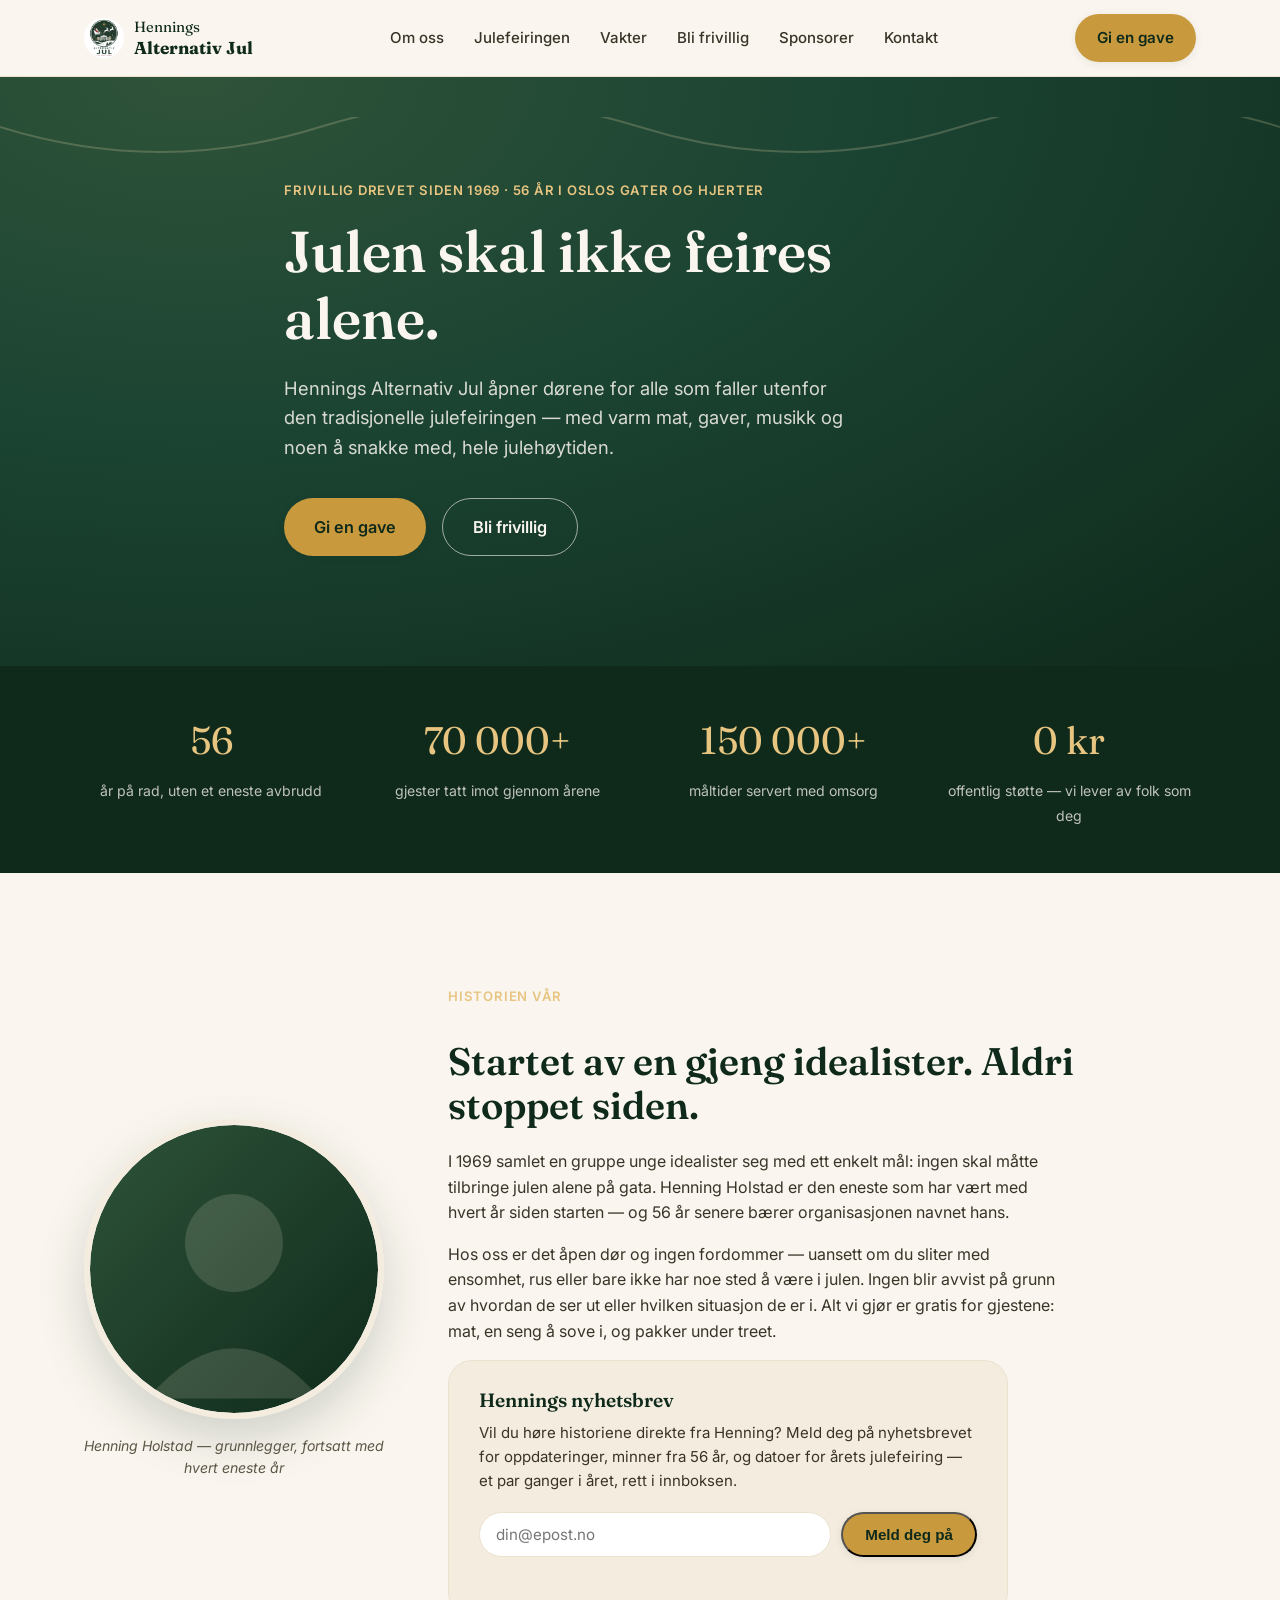
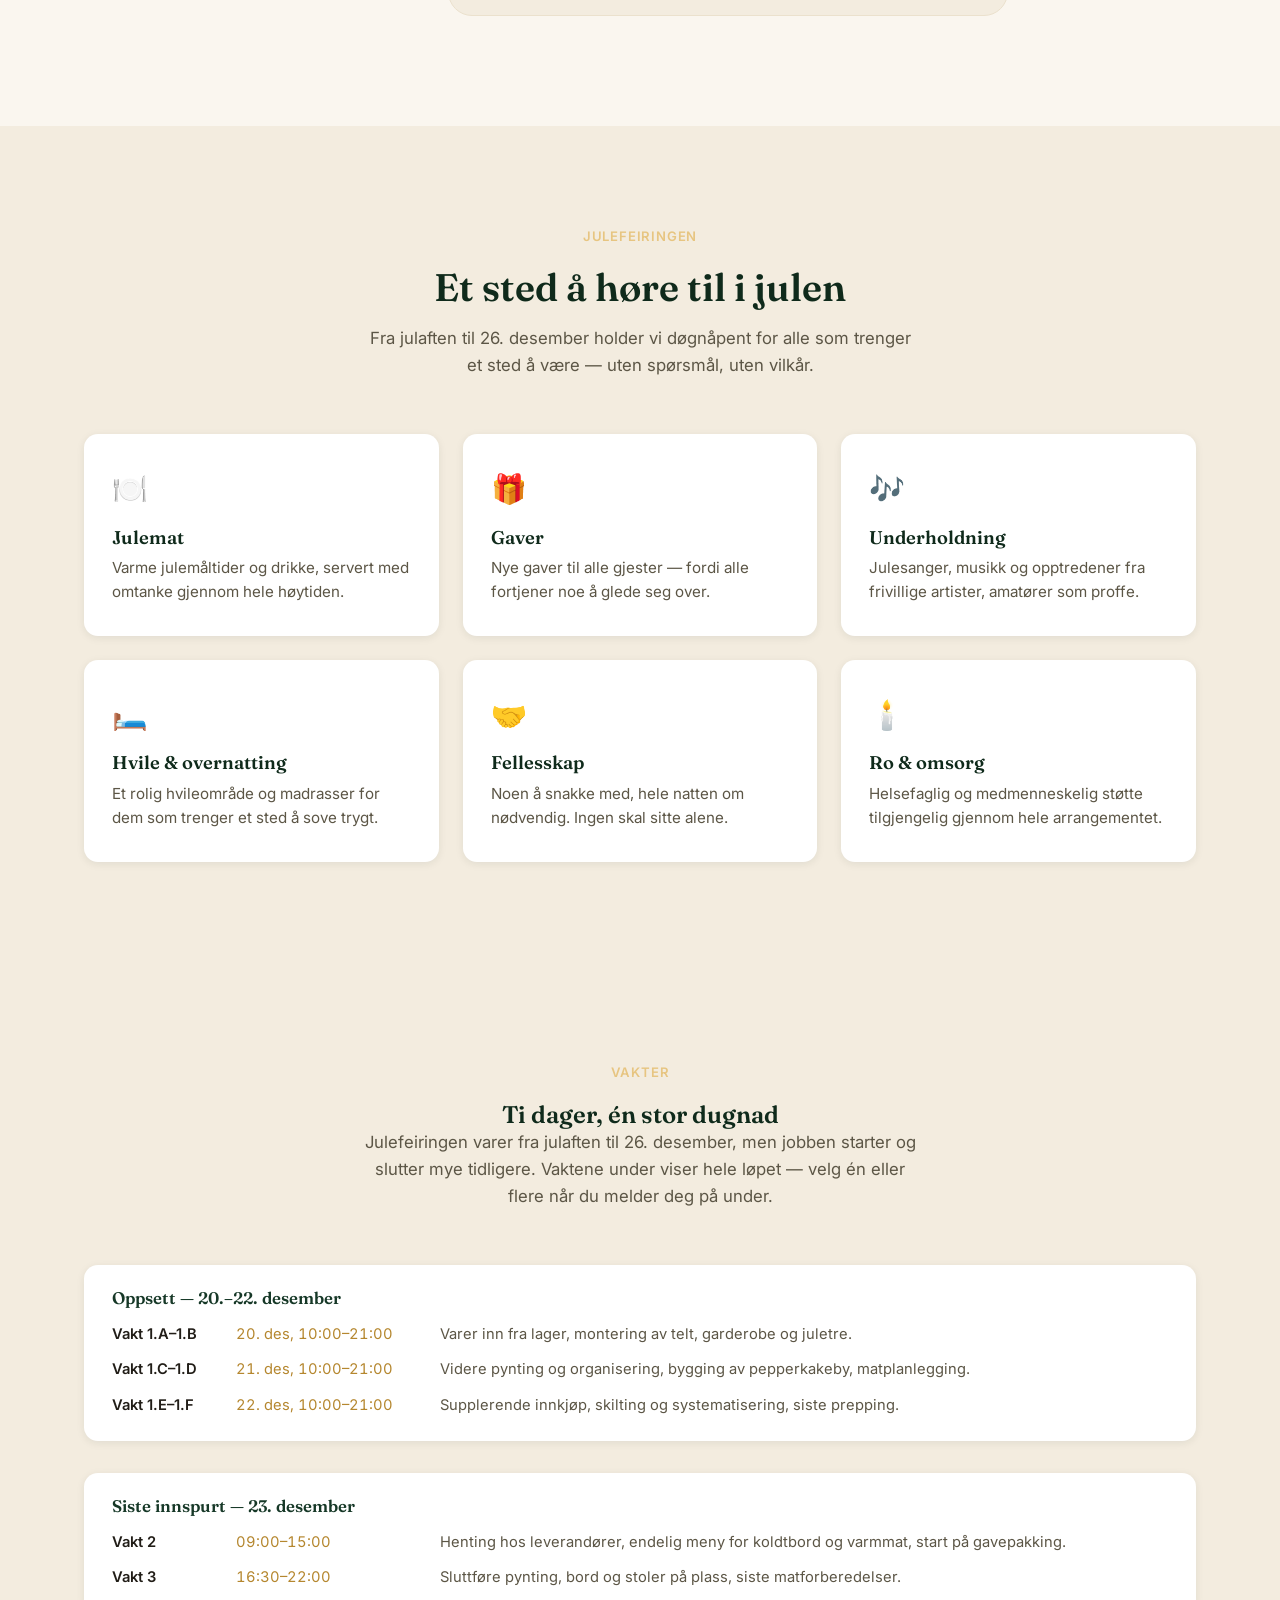
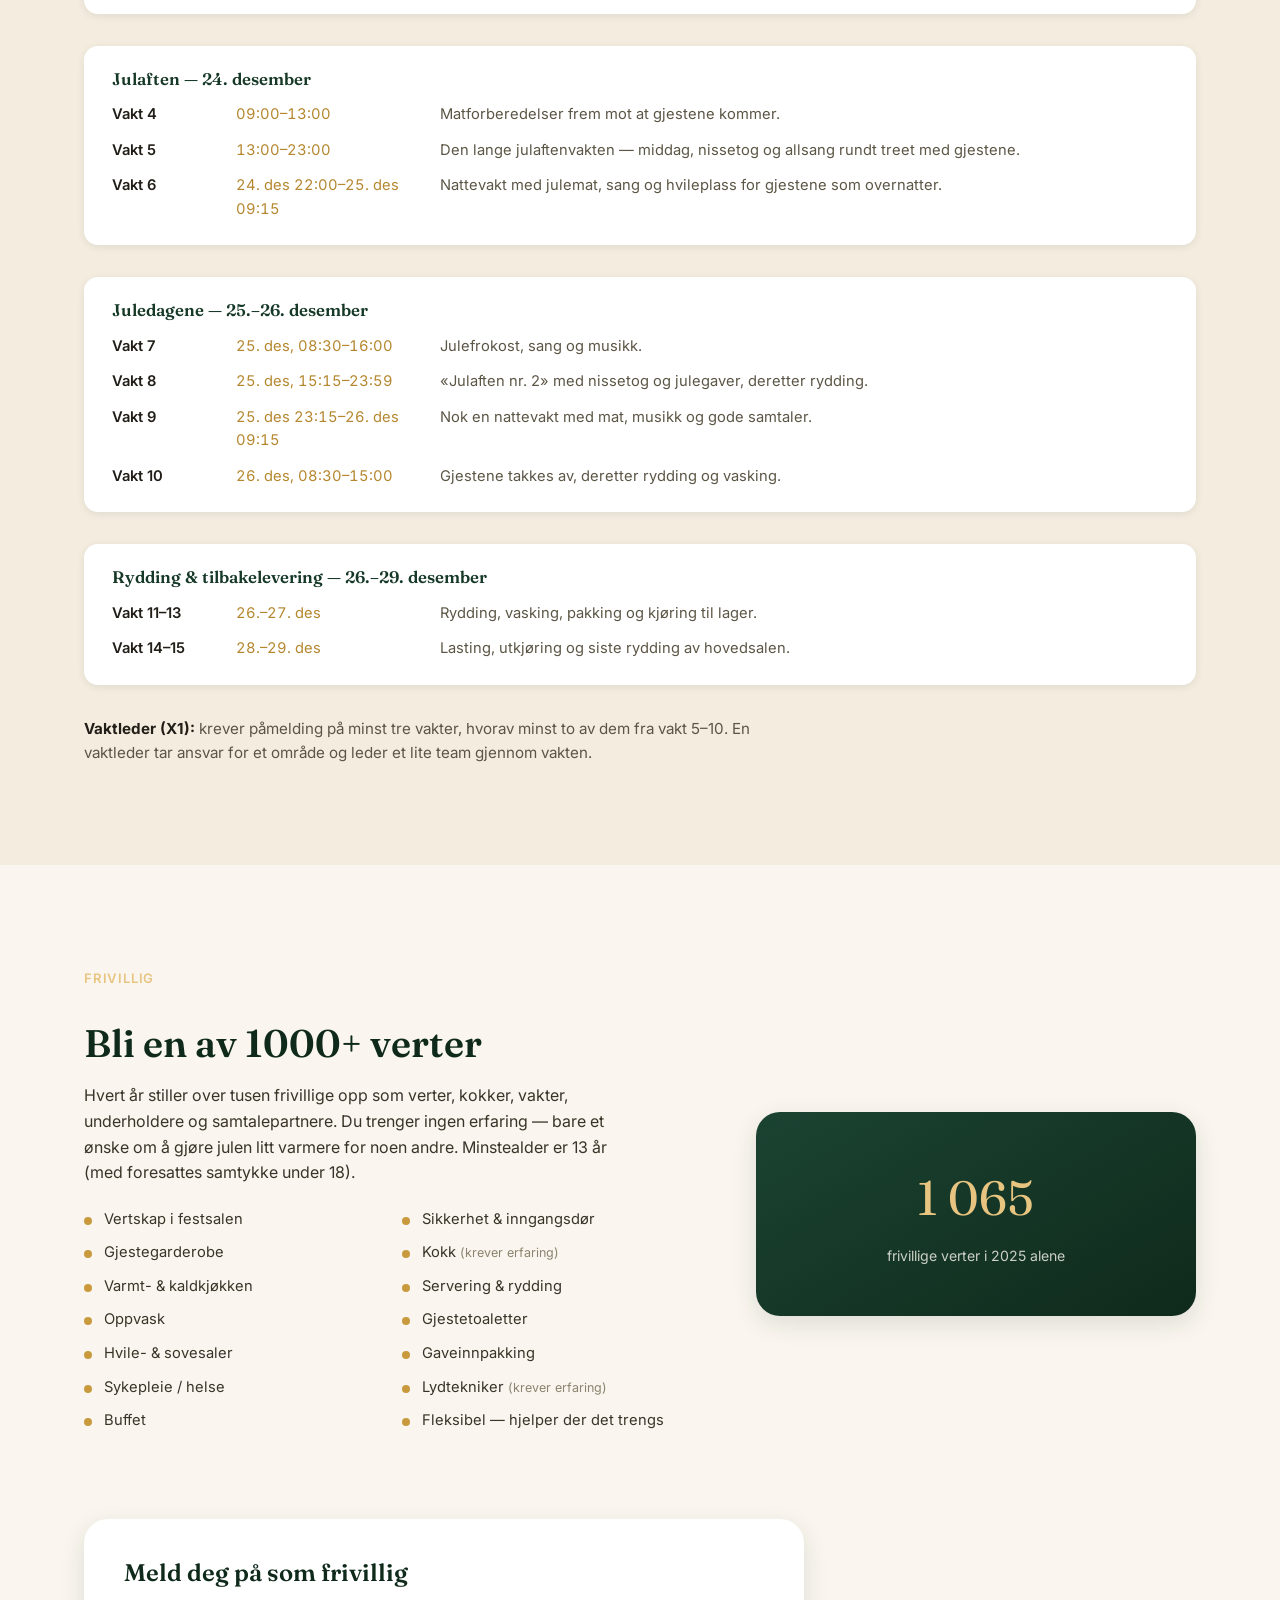
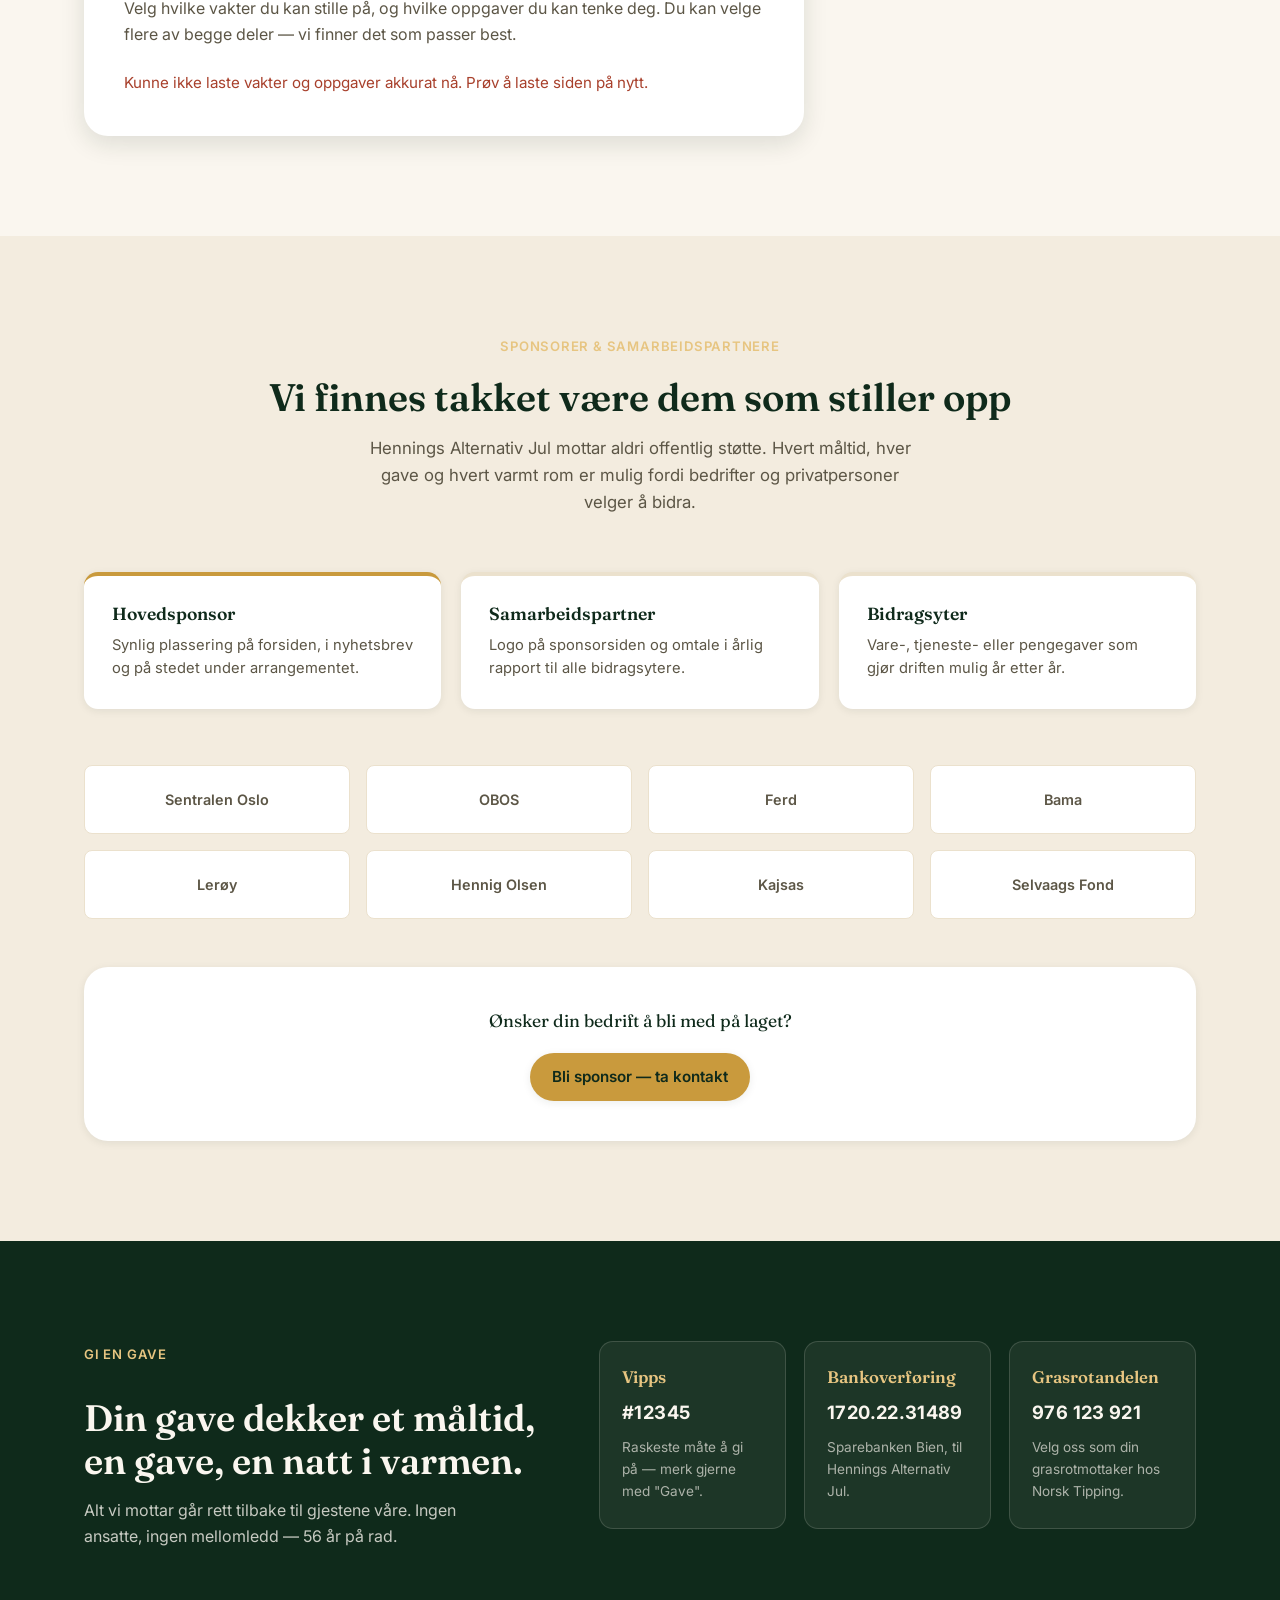
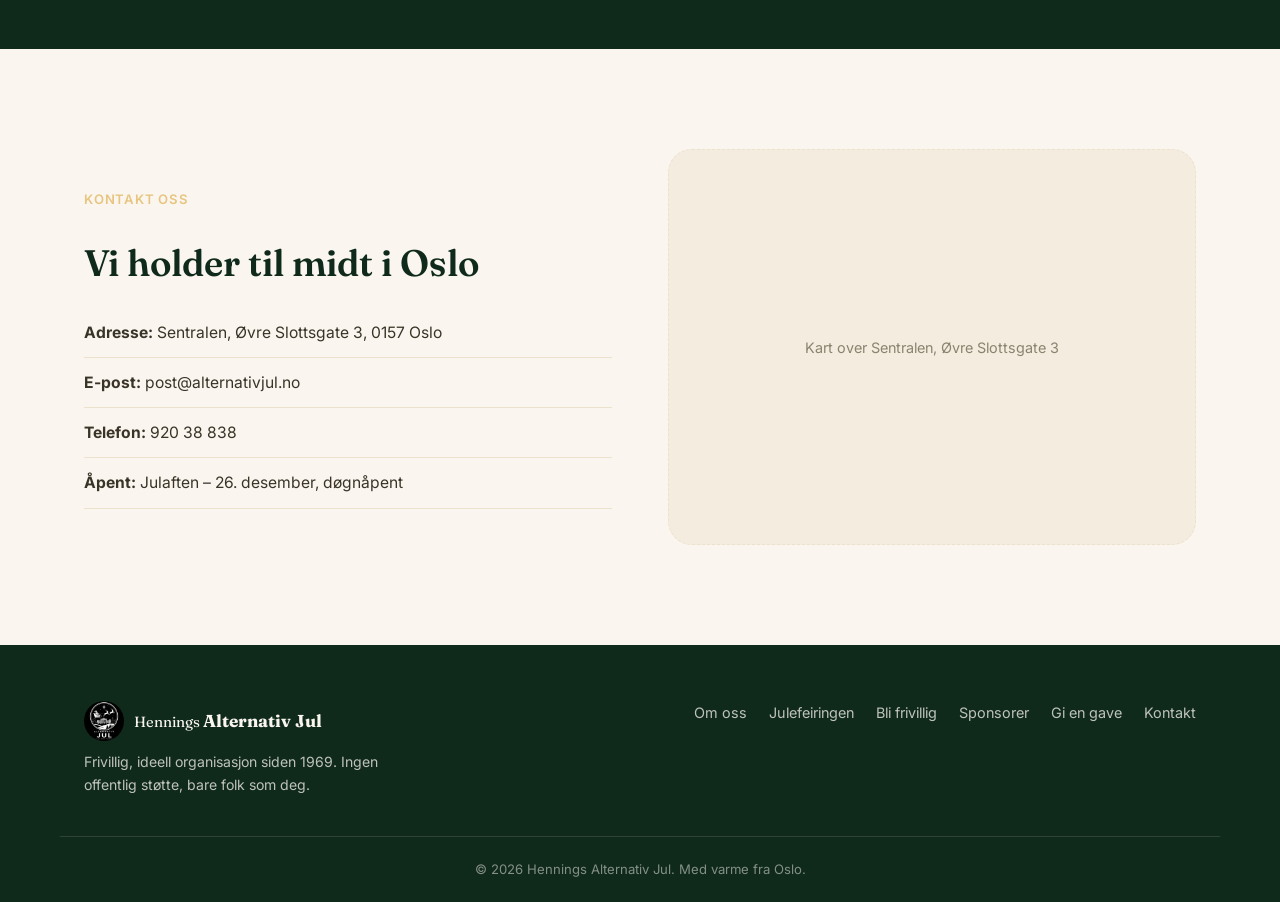
==== index.html @ d702dc33 "Add oppgaver as a separate signup dimension alongside vakter Vakter (shifts) and oppgaver (roles) ar" ====
<!DOCTYPE html>
<html lang="no">
<head>
<meta charset="UTF-8">
<meta name="viewport" content="width=device-width, initial-scale=1.0">
<title>Hennings Alternativ Jul – Julefeiring for alle</title>
<meta name="description" content="Hennings Alternativ Jul er en frivillig, ideell organisasjon som i over 56 år har gitt varme, mat og fellesskap til mennesker som ellers ville tilbrakt julen alene i Oslo.">
<link rel="preconnect" href="https://fonts.googleapis.com">
<link rel="preconnect" href="https://fonts.gstatic.com" crossorigin>
<link href="https://fonts.googleapis.com/css2?family=Fraunces:opsz,wght@9..144,400;9..144,500;9..144,600;9..144,700&family=Inter:wght@400;500;600;700&display=swap" rel="stylesheet">
<link rel="stylesheet" href="css/styles.css">
<link rel="icon" type="image/png" sizes="32x32" href="images/favicon-32.png">
<link rel="icon" type="image/png" sizes="16x16" href="images/favicon-16.png">
<link rel="apple-touch-icon" sizes="180x180" href="images/apple-touch-icon.png">
</head>
<body>

<a class="skip-link" href="#main">Hopp til innhold</a>

<header class="site-header" id="site-header">
  <div class="container header-inner">
    <a href="#top" class="logo">
      <img src="images/logo.png" alt="Alternativ Jul" class="logo-mark">
      <span class="logo-text">Hennings<br><strong>Alternativ Jul</strong></span>
    </a>

    <nav class="main-nav" id="main-nav" aria-label="Hovedmeny">
      <ul>
        <li><a href="#om">Om oss</a></li>
        <li><a href="#tilbud">Julefeiringen</a></li>
        <li><a href="#vakter">Vakter</a></li>
        <li><a href="#frivillig">Bli frivillig</a></li>
        <li><a href="#sponsorer">Sponsorer</a></li>
        <li><a href="#kontakt">Kontakt</a></li>
      </ul>
    </nav>

    <div class="header-actions">
      <a href="#gi" class="btn btn-primary">Gi en gave</a>
      <button class="nav-toggle" id="nav-toggle" aria-expanded="false" aria-controls="main-nav" aria-label="Åpne meny">
        <span></span><span></span><span></span>
      </button>
    </div>
  </div>
</header>

<main id="main">

  <!-- HERO -->
  <section class="hero" id="top">
    <div class="hero-bg" aria-hidden="true">
      <svg class="hero-lights" viewBox="0 0 1200 60" preserveAspectRatio="none" aria-hidden="true">
        <path d="M0 10 Q 150 60 300 10 T 600 10 T 900 10 T 1200 10" stroke="rgba(250,230,180,0.35)" stroke-width="2" fill="none"/>
      </svg>
    </div>
    <div class="container hero-inner">
      <p class="eyebrow">Frivillig drevet siden 1969 &middot; 56 år i Oslos gater og hjerter</p>
      <h1>Julen skal ikke feires alene.</h1>
      <p class="hero-lead">
        Hennings Alternativ Jul åpner dørene for alle som faller utenfor den tradisjonelle julefeiringen —
        med varm mat, gaver, musikk og noen å snakke med, hele julehøytiden.
      </p>
      <div class="hero-actions">
        <a href="#gi" class="btn btn-primary btn-lg">Gi en gave</a>
        <a href="#frivillig" class="btn btn-outline btn-lg">Bli frivillig</a>
      </div>
    </div>
  </section>

  <!-- IMPACT STATS -->
  <section class="stats" aria-label="Vår historie i tall">
    <div class="container stats-grid">
      <div class="stat">
        <span class="stat-number">56</span>
        <span class="stat-label">år på rad, uten et eneste avbrudd</span>
      </div>
      <div class="stat">
        <span class="stat-number">70 000+</span>
        <span class="stat-label">gjester tatt imot gjennom årene</span>
      </div>
      <div class="stat">
        <span class="stat-number">150 000+</span>
        <span class="stat-label">måltider servert med omsorg</span>
      </div>
      <div class="stat">
        <span class="stat-number">0 kr</span>
        <span class="stat-label">offentlig støtte — vi lever av folk som deg</span>
      </div>
    </div>
  </section>

  <!-- OM OSS / FOUNDER STORY -->
  <section class="about" id="om">
    <div class="container about-grid">
      <div class="about-portrait" aria-hidden="true">
        <div class="portrait-frame">
          <svg viewBox="0 0 200 200" xmlns="http://www.w3.org/2000/svg">
            <circle cx="100" cy="100" r="100" fill="url(#portraitGrad)"/>
            <defs>
              <linearGradient id="portraitGrad" x1="0" y1="0" x2="1" y2="1">
                <stop offset="0" stop-color="#2e5339"/>
                <stop offset="1" stop-color="#0f2a1b"/>
              </linearGradient>
            </defs>
            <circle cx="100" cy="82" r="34" fill="rgba(250,240,220,0.14)"/>
            <path d="M40 190 Q100 120 160 190 Z" fill="rgba(250,240,220,0.14)"/>
          </svg>
        </div>
        <p class="portrait-caption">Henning Holstad — grunnlegger, fortsatt med hvert eneste år</p>
      </div>
      <div class="about-copy">
        <span class="eyebrow">Historien vår</span>
        <h2>Startet av en gjeng idealister. Aldri stoppet siden.</h2>
        <p>
          I 1969 samlet en gruppe unge idealister seg med ett enkelt mål: ingen skal måtte tilbringe julen
          alene på gata. Henning Holstad er den eneste som har vært med hvert år siden starten — og 56 år
          senere bærer organisasjonen navnet hans.
        </p>
        <p>
          Hos oss er det åpen dør og ingen fordommer — uansett om du sliter med ensomhet, rus eller bare ikke
          har noe sted å være i julen. Ingen blir avvist på grunn av hvordan de ser ut eller hvilken situasjon
          de er i. Alt vi gjør er gratis for gjestene: mat, en seng å sove i, og pakker under treet.
        </p>

        <div class="newsletter">
          <h3>Hennings nyhetsbrev</h3>
          <p>Vil du høre historiene direkte fra Henning? Meld deg på nyhetsbrevet for oppdateringer, minner fra 56 år, og datoer for årets julefeiring — et par ganger i året, rett i innboksen.</p>
          <form class="newsletter-form" id="newsletter-form">
            <label class="sr-only" for="newsletter-email">E-postadresse</label>
            <input type="email" id="newsletter-email" name="email" placeholder="din@epost.no" required autocomplete="email">
            <button type="submit" class="btn btn-primary">Meld deg på</button>
          </form>
          <p class="newsletter-status" id="newsletter-status" role="status" aria-live="polite"></p>
        </div>
      </div>
    </div>
  </section>

  <!-- WHAT WE OFFER -->
  <section class="offer" id="tilbud">
    <div class="container">
      <span class="eyebrow center">Julefeiringen</span>
      <h2 class="center">Et sted å høre til i julen</h2>
      <p class="section-lead center">
        Fra julaften til 26. desember holder vi døgnåpent for alle som trenger et sted å være —
        uten spørsmål, uten vilkår.
      </p>

      <div class="offer-grid">
        <article class="offer-card">
          <div class="offer-icon" aria-hidden="true">🍽️</div>
          <h3>Julemat</h3>
          <p>Varme julemåltider og drikke, servert med omtanke gjennom hele høytiden.</p>
        </article>
        <article class="offer-card">
          <div class="offer-icon" aria-hidden="true">🎁</div>
          <h3>Gaver</h3>
          <p>Nye gaver til alle gjester — fordi alle fortjener noe å glede seg over.</p>
        </article>
        <article class="offer-card">
          <div class="offer-icon" aria-hidden="true">🎶</div>
          <h3>Underholdning</h3>
          <p>Julesanger, musikk og opptredener fra frivillige artister, amatører som proffe.</p>
        </article>
        <article class="offer-card">
          <div class="offer-icon" aria-hidden="true">🛏️</div>
          <h3>Hvile &amp; overnatting</h3>
          <p>Et rolig hvileområde og madrasser for dem som trenger et sted å sove trygt.</p>
        </article>
        <article class="offer-card">
          <div class="offer-icon" aria-hidden="true">🤝</div>
          <h3>Fellesskap</h3>
          <p>Noen å snakke med, hele natten om nødvendig. Ingen skal sitte alene.</p>
        </article>
        <article class="offer-card">
          <div class="offer-icon" aria-hidden="true">🕯️</div>
          <h3>Ro &amp; omsorg</h3>
          <p>Helsefaglig og medmenneskelig støtte tilgjengelig gjennom hele arrangementet.</p>
        </article>
      </div>
    </div>
  </section>

  <!-- SHIFTS -->
  <section class="vakter" id="vakter">
    <div class="container">
      <span class="eyebrow center">Vakter</span>
      <h2 class="center">Ti dager, én stor dugnad</h2>
      <p class="section-lead center">
        Julefeiringen varer fra julaften til 26. desember, men jobben starter og slutter mye tidligere.
        Vaktene under viser hele løpet — velg én eller flere når du melder deg på under.
      </p>

      <div class="vakt-groups">
        <div class="vakt-group">
          <h3>Oppsett — 20.–22. desember</h3>
          <ul class="vakt-list">
            <li><span class="vakt-label">Vakt 1.A–1.B</span><span class="vakt-time">20. des, 10:00–21:00</span><span class="vakt-desc">Varer inn fra lager, montering av telt, garderobe og juletre.</span></li>
            <li><span class="vakt-label">Vakt 1.C–1.D</span><span class="vakt-time">21. des, 10:00–21:00</span><span class="vakt-desc">Videre pynting og organisering, bygging av pepperkakeby, matplanlegging.</span></li>
            <li><span class="vakt-label">Vakt 1.E–1.F</span><span class="vakt-time">22. des, 10:00–21:00</span><span class="vakt-desc">Supplerende innkjøp, skilting og systematisering, siste prepping.</span></li>
          </ul>
        </div>

        <div class="vakt-group">
          <h3>Siste innspurt — 23. desember</h3>
          <ul class="vakt-list">
            <li><span class="vakt-label">Vakt 2</span><span class="vakt-time">09:00–15:00</span><span class="vakt-desc">Henting hos leverandører, endelig meny for koldtbord og varmmat, start på gavepakking.</span></li>
            <li><span class="vakt-label">Vakt 3</span><span class="vakt-time">16:30–22:00</span><span class="vakt-desc">Sluttføre pynting, bord og stoler på plass, siste matforberedelser.</span></li>
          </ul>
        </div>

        <div class="vakt-group">
          <h3>Julaften — 24. desember</h3>
          <ul class="vakt-list">
            <li><span class="vakt-label">Vakt 4</span><span class="vakt-time">09:00–13:00</span><span class="vakt-desc">Matforberedelser frem mot at gjestene kommer.</span></li>
            <li><span class="vakt-label">Vakt 5</span><span class="vakt-time">13:00–23:00</span><span class="vakt-desc">Den lange julaftenvakten — middag, nissetog og allsang rundt treet med gjestene.</span></li>
            <li><span class="vakt-label">Vakt 6</span><span class="vakt-time">24. des 22:00–25. des 09:15</span><span class="vakt-desc">Nattevakt med julemat, sang og hvileplass for gjestene som overnatter.</span></li>
          </ul>
        </div>

        <div class="vakt-group">
          <h3>Juledagene — 25.–26. desember</h3>
          <ul class="vakt-list">
            <li><span class="vakt-label">Vakt 7</span><span class="vakt-time">25. des, 08:30–16:00</span><span class="vakt-desc">Julefrokost, sang og musikk.</span></li>
            <li><span class="vakt-label">Vakt 8</span><span class="vakt-time">25. des, 15:15–23:59</span><span class="vakt-desc">«Julaften nr. 2» med nissetog og julegaver, deretter rydding.</span></li>
            <li><span class="vakt-label">Vakt 9</span><span class="vakt-time">25. des 23:15–26. des 09:15</span><span class="vakt-desc">Nok en nattevakt med mat, musikk og gode samtaler.</span></li>
            <li><span class="vakt-label">Vakt 10</span><span class="vakt-time">26. des, 08:30–15:00</span><span class="vakt-desc">Gjestene takkes av, deretter rydding og vasking.</span></li>
          </ul>
        </div>

        <div class="vakt-group">
          <h3>Rydding & tilbakelevering — 26.–29. desember</h3>
          <ul class="vakt-list">
            <li><span class="vakt-label">Vakt 11–13</span><span class="vakt-time">26.–27. des</span><span class="vakt-desc">Rydding, vasking, pakking og kjøring til lager.</span></li>
            <li><span class="vakt-label">Vakt 14–15</span><span class="vakt-time">28.–29. des</span><span class="vakt-desc">Lasting, utkjøring og siste rydding av hovedsalen.</span></li>
          </ul>
        </div>
      </div>

      <p class="vakt-note">
        <strong>Vaktleder (X1):</strong> krever påmelding på minst tre vakter, hvorav minst to av dem fra
        vakt 5–10. En vaktleder tar ansvar for et område og leder et lite team gjennom vakten.
      </p>
    </div>
  </section>

  <!-- VOLUNTEER -->
  <section class="volunteer" id="frivillig">
    <div class="container volunteer-inner">
      <div class="volunteer-copy">
        <span class="eyebrow">Frivillig</span>
        <h2>Bli en av 1000+ verter</h2>
        <p>
          Hvert år stiller over tusen frivillige opp som verter, kokker, vakter, underholdere og
          samtalepartnere. Du trenger ingen erfaring — bare et ønske om å gjøre julen litt varmere for
          noen andre. Minstealder er 13 år (med foresattes samtykke under 18).
        </p>
        <ul class="volunteer-roles">
          <li>Vertskap i festsalen</li>
          <li>Sikkerhet &amp; inngangsdør</li>
          <li>Gjestegarderobe</li>
          <li>Kokk <span class="role-note">(krever erfaring)</span></li>
          <li>Varmt- &amp; kaldkjøkken</li>
          <li>Servering &amp; rydding</li>
          <li>Oppvask</li>
          <li>Gjestetoaletter</li>
          <li>Hvile- &amp; sovesaler</li>
          <li>Gaveinnpakking</li>
          <li>Sykepleie / helse</li>
          <li>Lydtekniker <span class="role-note">(krever erfaring)</span></li>
          <li>Buffet</li>
          <li>Fleksibel — hjelper der det trengs</li>
        </ul>
      </div>
      <div class="volunteer-stat">
        <span class="stat-number big">1 065</span>
        <span class="stat-label">frivillige verter i 2025 alene</span>
      </div>
    </div>

    <div class="container">
      <div class="signup-card" id="signup-card">
        <h3>Meld deg på som frivillig</h3>
        <p class="signup-intro">Velg hvilke vakter du kan stille på, og hvilke oppgaver du kan tenke deg. Du kan velge flere av begge deler — vi finner det som passer best.</p>

        <div id="signup-loading" class="signup-loading">Laster vakter og oppgaver …</div>
        <p id="signup-error" class="signup-error" hidden></p>

        <form id="signup-form" hidden>
          <h4 class="signup-subheading">Vakter</h4>
          <div id="signup-vakter" class="signup-vakt-groups"></div>

          <h4 class="signup-subheading">Oppgaver</h4>
          <p class="signup-subhint">Valgfritt — fortell oss hva du kan tenke deg, så finner vi riktig plass til deg.</p>
          <div id="signup-oppgaver" class="signup-oppgave-grid"></div>

          <div class="signup-fields">
            <div class="signup-field">
              <label class="signup-label" for="signup-email">E-post</label>
              <input class="signup-input" type="email" id="signup-email" required autocomplete="email">
            </div>
            <div class="signup-field">
              <label class="signup-label" for="signup-password">Passord</label>
              <input class="signup-input" type="password" id="signup-password" required minlength="8" autocomplete="new-password">
              <span class="signup-hint">Minst 8 tegn. Du bruker denne til å logge inn i appen.</span>
            </div>
          </div>

          <button type="submit" class="btn btn-primary" id="signup-submit">Meld deg på</button>
          <p class="signup-status" id="signup-status" role="status" aria-live="polite"></p>
        </form>
      </div>
    </div>
  </section>

  <!-- SPONSORS -->
  <section class="sponsors" id="sponsorer">
    <div class="container">
      <span class="eyebrow center">Sponsorer &amp; samarbeidspartnere</span>
      <h2 class="center">Vi finnes takket være dem som stiller opp</h2>
      <p class="section-lead center">
        Hennings Alternativ Jul mottar aldri offentlig støtte. Hvert måltid, hver gave og hvert varmt rom
        er mulig fordi bedrifter og privatpersoner velger å bidra.
      </p>

      <div class="sponsor-tiers">
        <div class="tier-card tier-hovedsponsor">
          <h3>Hovedsponsor</h3>
          <p>Synlig plassering på forsiden, i nyhetsbrev og på stedet under arrangementet.</p>
        </div>
        <div class="tier-card">
          <h3>Samarbeidspartner</h3>
          <p>Logo på sponsorsiden og omtale i årlig rapport til alle bidragsytere.</p>
        </div>
        <div class="tier-card">
          <h3>Bidragsyter</h3>
          <p>Vare-, tjeneste- eller pengegaver som gjør driften mulig år etter år.</p>
        </div>
      </div>

      <div class="sponsor-logos" aria-label="Våre nåværende sponsorer">
        <div class="sponsor-slot">Sentralen Oslo</div>
        <div class="sponsor-slot">OBOS</div>
        <div class="sponsor-slot">Ferd</div>
        <div class="sponsor-slot">Bama</div>
        <div class="sponsor-slot">Lerøy</div>
        <div class="sponsor-slot">Hennig Olsen</div>
        <div class="sponsor-slot">Kajsas</div>
        <div class="sponsor-slot">Selvaags Fond</div>
      </div>

      <div class="sponsor-cta">
        <p>Ønsker din bedrift å bli med på laget?</p>
        <a href="mailto:post@alternativjul.no" class="btn btn-primary">Bli sponsor — ta kontakt</a>
      </div>
    </div>
  </section>

  <!-- DONATE -->
  <section class="donate" id="gi">
    <div class="container donate-grid">
      <div class="donate-copy">
        <span class="eyebrow">Gi en gave</span>
        <h2>Din gave dekker et måltid, en gave, en natt i varmen.</h2>
        <p>Alt vi mottar går rett tilbake til gjestene våre. Ingen ansatte, ingen mellomledd — 56 år på rad.</p>
      </div>
      <div class="donate-cards">
        <div class="donate-card">
          <h3>Vipps</h3>
          <p class="donate-value">#12345</p>
          <p>Raskeste måte å gi på — merk gjerne med "Gave".</p>
        </div>
        <div class="donate-card">
          <h3>Bankoverføring</h3>
          <p class="donate-value">1720.22.31489</p>
          <p>Sparebanken Bien, til Hennings Alternativ Jul.</p>
        </div>
        <div class="donate-card">
          <h3>Grasrotandelen</h3>
          <p class="donate-value">976 123 921</p>
          <p>Velg oss som din grasrotmottaker hos Norsk Tipping.</p>
        </div>
      </div>
    </div>
  </section>

  <!-- CONTACT -->
  <section class="contact" id="kontakt">
    <div class="container contact-grid">
      <div>
        <span class="eyebrow">Kontakt oss</span>
        <h2>Vi holder til midt i Oslo</h2>
        <ul class="contact-list">
          <li><strong>Adresse:</strong> Sentralen, Øvre Slottsgate 3, 0157 Oslo</li>
          <li><strong>E-post:</strong> <a href="mailto:post@alternativjul.no">post@alternativjul.no</a></li>
          <li><strong>Telefon:</strong> <a href="tel:+4792038838">920 38 838</a></li>
          <li><strong>Åpent:</strong> Julaften – 26. desember, døgnåpent</li>
        </ul>
      </div>
      <div class="contact-map" aria-hidden="true">
        <div class="map-placeholder">Kart over Sentralen, Øvre Slottsgate 3</div>
      </div>
    </div>
  </section>

</main>

<footer class="site-footer">
  <div class="container footer-inner">
    <div class="footer-brand">
      <div class="footer-logo">
        <img src="images/logo-white.png" alt="Alternativ Jul" class="logo-mark">
        <span class="logo-text">Hennings <strong>Alternativ Jul</strong></span>
      </div>
      <p>Frivillig, ideell organisasjon siden 1969. Ingen offentlig støtte, bare folk som deg.</p>
    </div>
    <nav class="footer-nav" aria-label="Bunntekstmeny">
      <a href="#om">Om oss</a>
      <a href="#tilbud">Julefeiringen</a>
      <a href="#frivillig">Bli frivillig</a>
      <a href="#sponsorer">Sponsorer</a>
      <a href="#gi">Gi en gave</a>
      <a href="#kontakt">Kontakt</a>
    </nav>
  </div>
  <div class="container footer-bottom">
    <p>&copy; <span id="year"></span> Hennings Alternativ Jul. Med varme fra Oslo.</p>
  </div>
</footer>

<script src="js/config.js"></script>
<script src="js/main.js"></script>
<script src="js/signup.js"></script>
</body>
</html>
---- css/styles.css ----
/* ========== Tokens ========== */
:root {
  --green-900: #0f2a1b;
  --green-800: #163827;
  --green-700: #1b4332;
  --green-500: #2e5339;
  --gold-600: #b5872f;
  --gold-500: #c99a3d;
  --gold-300: #e7c581;
  --cream-50: #faf6ef;
  --cream-100: #f3ecdf;
  --cream-200: #ebe1cd;
  --ink-900: #211d17;
  --ink-700: #3a3428;
  --ink-600: #5c5646;
  --ink-400: #8a836f;
  --red-600: #a8402c;
  --white: #ffffff;

  --font-display: "Fraunces", Georgia, serif;
  --font-body: "Inter", -apple-system, BlinkMacSystemFont, sans-serif;

  --radius-sm: 8px;
  --radius-md: 14px;
  --radius-lg: 24px;

  --shadow-sm: 0 2px 8px rgba(15, 42, 27, 0.08);
  --shadow-md: 0 8px 24px rgba(15, 42, 27, 0.12);
  --shadow-lg: 0 20px 48px rgba(15, 42, 27, 0.18);

  --container-w: 1160px;
}

/* ========== Reset ========== */
* { box-sizing: border-box; margin: 0; padding: 0; }

html { scroll-behavior: smooth; }

body {
  font-family: var(--font-body);
  color: var(--ink-900);
  background: var(--cream-50);
  line-height: 1.6;
  -webkit-font-smoothing: antialiased;
}

img { max-width: 100%; display: block; }
a { color: inherit; text-decoration: none; }
ul { list-style: none; }
h1, h2, h3 { font-family: var(--font-display); font-weight: 600; line-height: 1.15; color: var(--green-900); }

.container {
  max-width: var(--container-w);
  margin: 0 auto;
  padding: 0 24px;
}

.skip-link {
  position: absolute;
  left: -999px;
  top: 0;
  background: var(--green-900);
  color: var(--cream-50);
  padding: 12px 20px;
  z-index: 200;
  border-radius: 0 0 var(--radius-sm) 0;
}
.skip-link:focus { left: 0; }

/* ========== Buttons ========== */
.btn {
  display: inline-flex;
  align-items: center;
  gap: 8px;
  padding: 12px 22px;
  border-radius: 999px;
  font-weight: 600;
  font-size: 0.95rem;
  transition: transform 0.15s ease, box-shadow 0.15s ease, background 0.15s ease;
  white-space: nowrap;
}
.btn-primary {
  background: var(--gold-500);
  color: var(--green-900);
  box-shadow: var(--shadow-sm);
}
.btn-primary:hover { background: var(--gold-300); transform: translateY(-1px); box-shadow: var(--shadow-md); }
.btn-outline {
  border: 1.5px solid rgba(250, 246, 239, 0.6);
  color: var(--cream-50);
}
.btn-outline:hover { background: rgba(250, 246, 239, 0.12); }
.btn-text {
  color: var(--green-700);
  font-weight: 600;
  padding: 12px 4px;
}
.btn-text:hover { color: var(--gold-600); }
.btn-lg { padding: 15px 30px; font-size: 1.02rem; }

/* ========== Header ========== */
.site-header {
  position: sticky;
  top: 0;
  z-index: 100;
  background: rgba(250, 246, 239, 0.9);
  backdrop-filter: blur(10px);
  border-bottom: 1px solid var(--cream-200);
}
/* Offsets anchor-jump targets so the sticky header doesn't cover them */
section[id] {
  scroll-margin-top: 90px;
}
.header-inner {
  display: flex;
  align-items: center;
  justify-content: space-between;
  padding-top: 14px;
  padding-bottom: 14px;
}
.logo {
  display: flex;
  align-items: center;
  gap: 10px;
}
.logo-mark {
  width: 40px;
  height: 40px;
  border-radius: 50%;
  object-fit: cover;
  flex-shrink: 0;
}
.logo-text {
  font-family: var(--font-display);
  font-size: 0.92rem;
  line-height: 1.25;
  color: var(--green-900);
}
.logo-text strong { font-size: 1.08rem; }

.main-nav ul { display: flex; gap: 30px; }
.main-nav a {
  font-size: 0.94rem;
  font-weight: 500;
  color: var(--ink-700);
  position: relative;
  padding: 4px 0;
}
.main-nav a:hover { color: var(--green-700); }
.main-nav a::after {
  content: "";
  position: absolute;
  left: 0; bottom: -2px;
  width: 0; height: 2px;
  background: var(--gold-500);
  transition: width 0.2s ease;
}
.main-nav a:hover::after { width: 100%; }

.header-actions { display: flex; align-items: center; gap: 16px; }
.nav-toggle {
  display: none;
  flex-direction: column;
  gap: 5px;
  background: none;
  border: none;
  cursor: pointer;
  padding: 6px;
}
.nav-toggle span {
  width: 22px; height: 2px;
  background: var(--green-900);
  border-radius: 2px;
}

/* ========== Hero ========== */
.hero {
  position: relative;
  background: radial-gradient(120% 140% at 15% 0%, var(--green-500) 0%, var(--green-700) 45%, var(--green-900) 100%);
  color: var(--cream-50);
  padding: 100px 0 110px;
  overflow: hidden;
}
.hero-bg { position: absolute; inset: 0; opacity: 0.6; pointer-events: none; }
.hero-lights { position: absolute; top: 40px; left: 0; width: 100%; height: 60px; }
.hero-inner { position: relative; max-width: 760px; }
.eyebrow {
  display: inline-block;
  font-size: 0.82rem;
  font-weight: 600;
  letter-spacing: 0.06em;
  text-transform: uppercase;
  color: var(--gold-300);
  margin-bottom: 18px;
}
.eyebrow.center { display: block; text-align: center; }
.hero h1 {
  font-size: clamp(2.4rem, 5vw, 3.6rem);
  color: var(--cream-50);
  margin-bottom: 22px;
}
.hero-lead {
  font-size: 1.15rem;
  color: rgba(250, 246, 239, 0.85);
  max-width: 560px;
  margin-bottom: 36px;
}
.hero-actions { display: flex; gap: 16px; flex-wrap: wrap; }

/* ========== Stats ========== */
.stats {
  background: var(--green-900);
  padding: 44px 0;
}
.stats-grid {
  display: grid;
  grid-template-columns: repeat(4, 1fr);
  gap: 32px;
}
.stat { text-align: center; color: var(--cream-50); }
.stat-number {
  display: block;
  font-family: var(--font-display);
  font-size: clamp(1.8rem, 3vw, 2.4rem);
  color: var(--gold-300);
  margin-bottom: 6px;
}
.stat-label {
  font-size: 0.88rem;
  color: rgba(250, 246, 239, 0.75);
}

/* ========== About ========== */
.about { padding: 110px 0; }
.about-grid {
  display: grid;
  grid-template-columns: 300px 1fr;
  gap: 64px;
  align-items: center;
}
.portrait-frame {
  width: 100%;
  aspect-ratio: 1;
  border-radius: 50%;
  overflow: hidden;
  box-shadow: var(--shadow-lg);
  border: 6px solid var(--cream-100);
}
.portrait-caption {
  margin-top: 16px;
  text-align: center;
  font-size: 0.88rem;
  color: var(--ink-600);
  font-style: italic;
}
.about-copy h2 { font-size: clamp(1.8rem, 3vw, 2.4rem); margin: 14px 0 22px; }
.about-copy p { color: var(--ink-700); margin-bottom: 16px; max-width: 620px; }
.about-copy p:last-child { margin-bottom: 0; }

.sr-only {
  position: absolute;
  width: 1px; height: 1px;
  padding: 0; margin: -1px;
  overflow: hidden;
  clip: rect(0, 0, 0, 0);
  white-space: nowrap;
  border: 0;
}

.newsletter {
  margin-top: 8px;
  padding: 28px 30px;
  background: var(--cream-100);
  border: 1px solid var(--cream-200);
  border-radius: var(--radius-lg);
  max-width: 560px;
}
.newsletter h3 {
  font-family: var(--font-display);
  font-size: 1.2rem;
  color: var(--green-900);
  margin-bottom: 10px;
}
.newsletter p { font-size: 0.94rem; margin-bottom: 18px; }
.newsletter-form {
  display: flex;
  gap: 10px;
  flex-wrap: wrap;
}
.newsletter-form input[type="email"] {
  flex: 1 1 220px;
  padding: 12px 16px;
  border-radius: 999px;
  border: 1.5px solid var(--cream-200);
  background: var(--white);
  font-family: var(--font-body);
  font-size: 0.95rem;
  color: var(--ink-900);
}
.newsletter-form input[type="email"]:focus {
  outline: none;
  border-color: var(--gold-500);
}
.newsletter-form .btn { flex-shrink: 0; }
.newsletter-status {
  margin: 12px 0 0;
  font-size: 0.88rem;
  color: var(--green-700);
  min-height: 1.2em;
}

/* ========== Offer ========== */
.offer { padding: 100px 0; background: var(--cream-100); }
.center { text-align: center; }
.offer h2 { font-size: clamp(1.8rem, 3vw, 2.4rem); margin: 14px auto 16px; }
.section-lead {
  color: var(--ink-600);
  max-width: 560px;
  margin: 0 auto 56px;
  font-size: 1.05rem;
}
.offer-grid {
  display: grid;
  grid-template-columns: repeat(3, 1fr);
  gap: 24px;
}
.offer-card {
  background: var(--white);
  padding: 32px 28px;
  border-radius: var(--radius-md);
  box-shadow: var(--shadow-sm);
  transition: transform 0.2s ease, box-shadow 0.2s ease;
}
.offer-card:hover { transform: translateY(-4px); box-shadow: var(--shadow-md); }
.offer-icon { font-size: 1.8rem; margin-bottom: 14px; }
.offer-card h3 { font-size: 1.15rem; margin-bottom: 8px; }
.offer-card p { color: var(--ink-600); font-size: 0.95rem; }

/* ========== Vakter (shift schedule) ========== */
.vakter { padding: 100px 0; background: var(--cream-100); }
.vakt-groups {
  display: grid;
  gap: 32px;
  margin-top: 8px;
}
.vakt-group {
  background: var(--white);
  border-radius: var(--radius-md);
  box-shadow: var(--shadow-sm);
  padding: 24px 28px;
}
.vakt-group h3 {
  font-size: 1.05rem;
  color: var(--green-800);
  margin-bottom: 14px;
}
.vakt-list { display: grid; gap: 12px; }
.vakt-list li {
  display: grid;
  grid-template-columns: 110px 190px 1fr;
  gap: 14px;
  align-items: baseline;
  font-size: 0.92rem;
}
.vakt-label { font-weight: 600; color: var(--ink-900); }
.vakt-time { color: var(--gold-600); font-variant-numeric: tabular-nums; }
.vakt-desc { color: var(--ink-600); }
.vakt-note {
  margin-top: 32px;
  color: var(--ink-600);
  font-size: 0.95rem;
  max-width: 720px;
}
.vakt-note strong { color: var(--ink-900); }

@media (max-width: 720px) {
  .vakt-list li {
    grid-template-columns: 1fr;
    gap: 2px;
  }
}

/* ========== Volunteer ========== */
.volunteer { padding: 100px 0; }
.volunteer-inner {
  display: grid;
  grid-template-columns: 1.4fr 1fr;
  gap: 56px;
  align-items: center;
}
.volunteer-copy h2 { font-size: clamp(1.8rem, 3vw, 2.4rem); margin: 14px 0 18px; }
.volunteer-copy p { color: var(--ink-700); max-width: 540px; margin-bottom: 22px; }
.volunteer-roles {
  display: grid;
  grid-template-columns: repeat(2, 1fr);
  gap: 10px 20px;
  margin-bottom: 30px;
}
.volunteer-roles li {
  font-size: 0.92rem;
  color: var(--ink-700);
  padding-left: 20px;
  position: relative;
}
.volunteer-roles li::before {
  content: "";
  position: absolute;
  left: 0; top: 9px;
  width: 8px; height: 8px;
  border-radius: 50%;
  background: var(--gold-500);
}
.role-note { color: var(--ink-400); font-size: 0.85em; }
.volunteer-stat {
  background: linear-gradient(150deg, var(--green-700), var(--green-900));
  color: var(--cream-50);
  border-radius: var(--radius-lg);
  padding: 48px 32px;
  text-align: center;
  box-shadow: var(--shadow-md);
}
.stat-number.big { font-size: 3rem; }
.volunteer-stat .stat-label { color: rgba(250,246,239,0.8); margin-top: 8px; }

.signup-card {
  margin-top: 56px;
  background: var(--white);
  border-radius: var(--radius-lg);
  padding: 40px;
  box-shadow: var(--shadow-md);
  max-width: 720px;
}
.signup-card h3 {
  font-family: var(--font-display);
  font-size: 1.5rem;
  color: var(--green-900);
  margin-bottom: 10px;
}
.signup-intro { color: var(--ink-600); margin-bottom: 24px; }
.signup-loading, .signup-empty { color: var(--ink-400); font-size: 0.95rem; }
.signup-error { color: var(--red-600); font-size: 0.95rem; }

.signup-subheading {
  font-family: var(--font-display);
  font-size: 1.05rem;
  color: var(--green-900);
  margin: 28px 0 4px;
}
.signup-subhint { color: var(--ink-600); font-size: 0.88rem; margin-bottom: 14px; }

.signup-vakt-groups { display: grid; gap: 22px; margin-bottom: 8px; }
.signup-vakt-group-title {
  font-size: 0.85rem;
  font-weight: 700;
  text-transform: uppercase;
  letter-spacing: 0.03em;
  color: var(--gold-600);
  margin-bottom: 10px;
}
.signup-vakt-options { display: grid; gap: 12px; }

.signup-oppgave-grid {
  display: grid;
  grid-template-columns: repeat(auto-fill, minmax(220px, 1fr));
  gap: 8px 12px;
  margin-bottom: 28px;
}
.oppgave-chip {
  display: flex;
  align-items: center;
  gap: 10px;
  padding: 10px 14px;
  border: 1.5px solid var(--cream-200);
  border-radius: var(--radius-md);
  cursor: pointer;
  font-size: 0.9rem;
  color: var(--ink-700);
  transition: border-color 0.15s ease, background 0.15s ease;
}
.oppgave-chip:hover { border-color: var(--gold-500); background: var(--cream-50); }
.oppgave-chip input[type="checkbox"] { width: 16px; height: 16px; accent-color: var(--green-700); flex-shrink: 0; }

.oppgave-option {
  display: flex;
  gap: 14px;
  align-items: flex-start;
  padding: 16px 18px;
  border: 1.5px solid var(--cream-200);
  border-radius: var(--radius-md);
  cursor: pointer;
  transition: border-color 0.15s ease, background 0.15s ease;
}
.oppgave-option:hover { border-color: var(--gold-500); background: var(--cream-50); }
.oppgave-option input[type="checkbox"] { margin-top: 3px; width: 18px; height: 18px; accent-color: var(--green-700); flex-shrink: 0; }
.oppgave-option-disabled { opacity: 0.55; cursor: not-allowed; }
.oppgave-option-disabled:hover { border-color: var(--cream-200); background: none; }
.oppgave-option-body { flex: 1; }
.oppgave-option-title {
  font-weight: 600;
  color: var(--green-900);
  display: flex;
  align-items: center;
  gap: 8px;
  flex-wrap: wrap;
}
.oppgave-option-meta { font-size: 0.88rem; color: var(--ink-600); margin-top: 4px; }
.badge-critical, .badge-full {
  font-size: 0.72rem;
  font-weight: 700;
  text-transform: uppercase;
  letter-spacing: 0.03em;
  padding: 3px 9px;
  border-radius: 999px;
}
.badge-critical { background: #fee2e2; color: #b91c1c; }
.badge-full { background: var(--cream-200); color: var(--ink-600); }

.oppgave-experience {
  margin-top: 12px;
  padding: 14px;
  background: var(--cream-50);
  border-radius: var(--radius-sm);
  border: 1px solid var(--cream-200);
}
.oppgave-experience-question { font-size: 0.88rem; font-weight: 600; color: var(--green-900); margin-bottom: 8px; }
.oppgave-experience-option { display: inline-flex; align-items: center; gap: 6px; margin-right: 18px; font-size: 0.9rem; color: var(--ink-700); }
.oppgave-experience-notes {
  display: block;
  width: 100%;
  margin-top: 10px;
  padding: 10px;
  border-radius: var(--radius-sm);
  border: 1px solid var(--cream-200);
  font-family: var(--font-body);
  font-size: 0.9rem;
  min-height: 60px;
  resize: vertical;
}

.signup-fields { display: grid; gap: 18px; margin-bottom: 24px; }
.signup-field { display: grid; gap: 6px; }
.signup-label { font-size: 0.9rem; font-weight: 600; color: var(--green-900); }
.signup-input {
  padding: 12px 14px;
  border-radius: var(--radius-sm);
  border: 1.5px solid var(--cream-200);
  font-family: var(--font-body);
  font-size: 1rem;
}
.signup-input:focus { outline: none; border-color: var(--gold-500); }
.signup-hint { font-size: 0.8rem; color: var(--ink-400); }
.signup-status { margin-top: 14px; font-size: 0.92rem; color: var(--green-700); font-weight: 500; }

/* ========== Sponsors ========== */
.sponsors { padding: 100px 0; background: var(--cream-100); }
.sponsors h2 { font-size: clamp(1.8rem, 3vw, 2.4rem); margin: 14px auto 16px; }

.sponsor-tiers {
  display: grid;
  grid-template-columns: repeat(3, 1fr);
  gap: 20px;
  margin-bottom: 56px;
}
.tier-card {
  background: var(--white);
  border-radius: var(--radius-md);
  padding: 28px;
  border-top: 4px solid var(--cream-200);
  box-shadow: var(--shadow-sm);
}
.tier-card.tier-hovedsponsor { border-top-color: var(--gold-500); }
.tier-card h3 { font-size: 1.1rem; margin-bottom: 10px; color: var(--green-900); }
.tier-card p { color: var(--ink-600); font-size: 0.92rem; }

.sponsor-logos {
  display: grid;
  grid-template-columns: repeat(4, 1fr);
  gap: 16px;
  margin-bottom: 48px;
}
.sponsor-slot {
  background: var(--white);
  border: 1px solid var(--cream-200);
  border-radius: var(--radius-sm);
  padding: 22px 12px;
  text-align: center;
  font-weight: 600;
  font-size: 0.9rem;
  color: var(--ink-600);
  transition: border-color 0.2s ease, color 0.2s ease;
}
.sponsor-slot:hover { border-color: var(--gold-500); color: var(--green-900); }

.sponsor-cta {
  text-align: center;
  background: var(--white);
  border-radius: var(--radius-lg);
  padding: 40px;
  box-shadow: var(--shadow-sm);
}
.sponsor-cta p { font-size: 1.1rem; margin-bottom: 18px; color: var(--green-900); font-family: var(--font-display); }

/* ========== Donate ========== */
.donate { padding: 100px 0; background: var(--green-900); color: var(--cream-50); }
.donate-grid { display: grid; grid-template-columns: 1fr 1.3fr; gap: 56px; align-items: start; }
.donate-copy h2 { color: var(--cream-50); font-size: clamp(1.8rem, 3vw, 2.3rem); margin: 14px 0 16px; }
.donate-copy p { color: rgba(250,246,239,0.78); max-width: 420px; }
.donate-cards { display: grid; grid-template-columns: repeat(3, 1fr); gap: 18px; }
.donate-card {
  background: rgba(250, 246, 239, 0.06);
  border: 1px solid rgba(250, 246, 239, 0.15);
  border-radius: var(--radius-md);
  padding: 26px 22px;
}
.donate-card h3 { color: var(--gold-300); font-family: var(--font-display); font-size: 1.05rem; margin-bottom: 10px; }
.donate-value { font-size: 1.15rem; font-weight: 700; letter-spacing: 0.02em; margin-bottom: 10px; color: var(--cream-50); }
.donate-card p:last-child { font-size: 0.85rem; color: rgba(250,246,239,0.65); }

/* ========== Contact ========== */
.contact { padding: 100px 0; }
.contact-grid { display: grid; grid-template-columns: 1fr 1fr; gap: 56px; align-items: center; }
.contact h2 { font-size: clamp(1.8rem, 3vw, 2.3rem); margin: 14px 0 24px; }
.contact-list li {
  padding: 12px 0;
  border-bottom: 1px solid var(--cream-200);
  color: var(--ink-700);
  font-size: 0.98rem;
}
.contact-list a:hover { color: var(--green-700); text-decoration: underline; }
.map-placeholder {
  background: var(--cream-100);
  border: 1px dashed var(--cream-200);
  border-radius: var(--radius-lg);
  aspect-ratio: 4/3;
  display: flex;
  align-items: center;
  justify-content: center;
  color: var(--ink-400);
  font-size: 0.9rem;
  text-align: center;
  padding: 20px;
}

/* ========== Footer ========== */
.site-footer { background: var(--green-900); color: rgba(250,246,239,0.75); padding-top: 56px; }
.footer-inner {
  display: flex;
  justify-content: space-between;
  align-items: flex-start;
  flex-wrap: wrap;
  gap: 32px;
  padding-bottom: 40px;
  border-bottom: 1px solid rgba(250,246,239,0.12);
}
.footer-logo { display: flex; align-items: center; gap: 10px; }
.footer-brand .logo-text { color: var(--cream-50); }
.footer-brand p { margin-top: 10px; max-width: 320px; font-size: 0.88rem; }
.footer-nav { display: flex; gap: 22px; flex-wrap: wrap; }
.footer-nav a { font-size: 0.9rem; }
.footer-nav a:hover { color: var(--gold-300); }
.footer-bottom { padding: 22px 0; font-size: 0.82rem; text-align: center; color: rgba(250,246,239,0.5); }

/* ========== Responsive ========== */
@media (max-width: 900px) {
  .main-nav {
    position: absolute;
    top: 100%; left: 0; right: 0;
    background: var(--cream-50);
    border-bottom: 1px solid var(--cream-200);
    display: none;
    box-shadow: var(--shadow-md);
  }
  .main-nav.open { display: block; }
  .main-nav ul { flex-direction: column; gap: 0; padding: 8px 24px 16px; }
  .main-nav a { display: block; padding: 12px 0; }
  .nav-toggle { display: flex; }
  .header-actions .btn-primary { display: none; }

  .stats-grid { grid-template-columns: repeat(2, 1fr); gap: 28px 20px; }
  .about-grid { grid-template-columns: 1fr; }
  .portrait-frame { max-width: 220px; margin: 0 auto; }
  .offer-grid { grid-template-columns: repeat(2, 1fr); }
  .volunteer-inner { grid-template-columns: 1fr; }
  .volunteer-roles { grid-template-columns: 1fr 1fr; }
  .sponsor-tiers { grid-template-columns: 1fr; }
  .sponsor-logos { grid-template-columns: repeat(2, 1fr); }
  .donate-grid { grid-template-columns: 1fr; }
  .donate-cards { grid-template-columns: 1fr; }
  .contact-grid { grid-template-columns: 1fr; }
}

@media (max-width: 560px) {
  .offer-grid { grid-template-columns: 1fr; }
  .hero { padding: 72px 0 80px; }
  .about, .offer, .volunteer, .sponsors, .donate, .contact { padding: 64px 0; }
  .stats-grid { grid-template-columns: 1fr 1fr; }
}
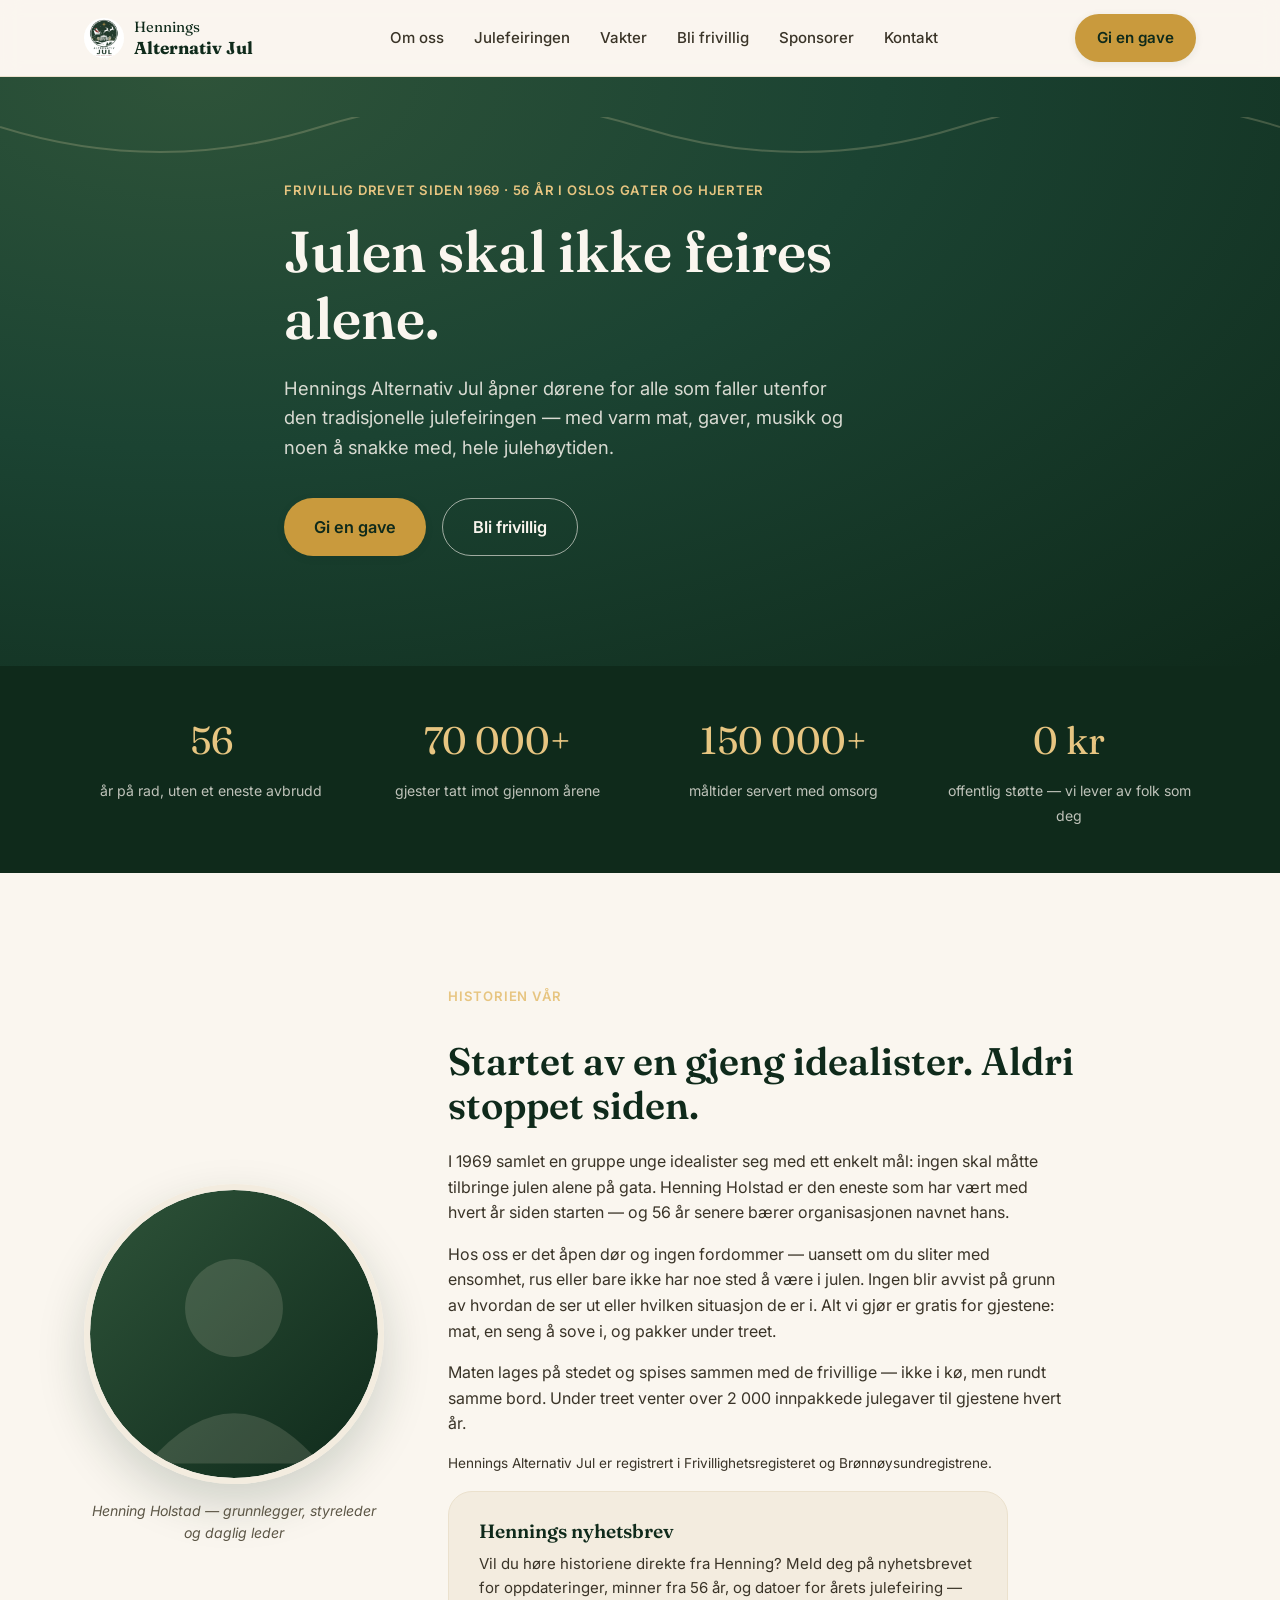
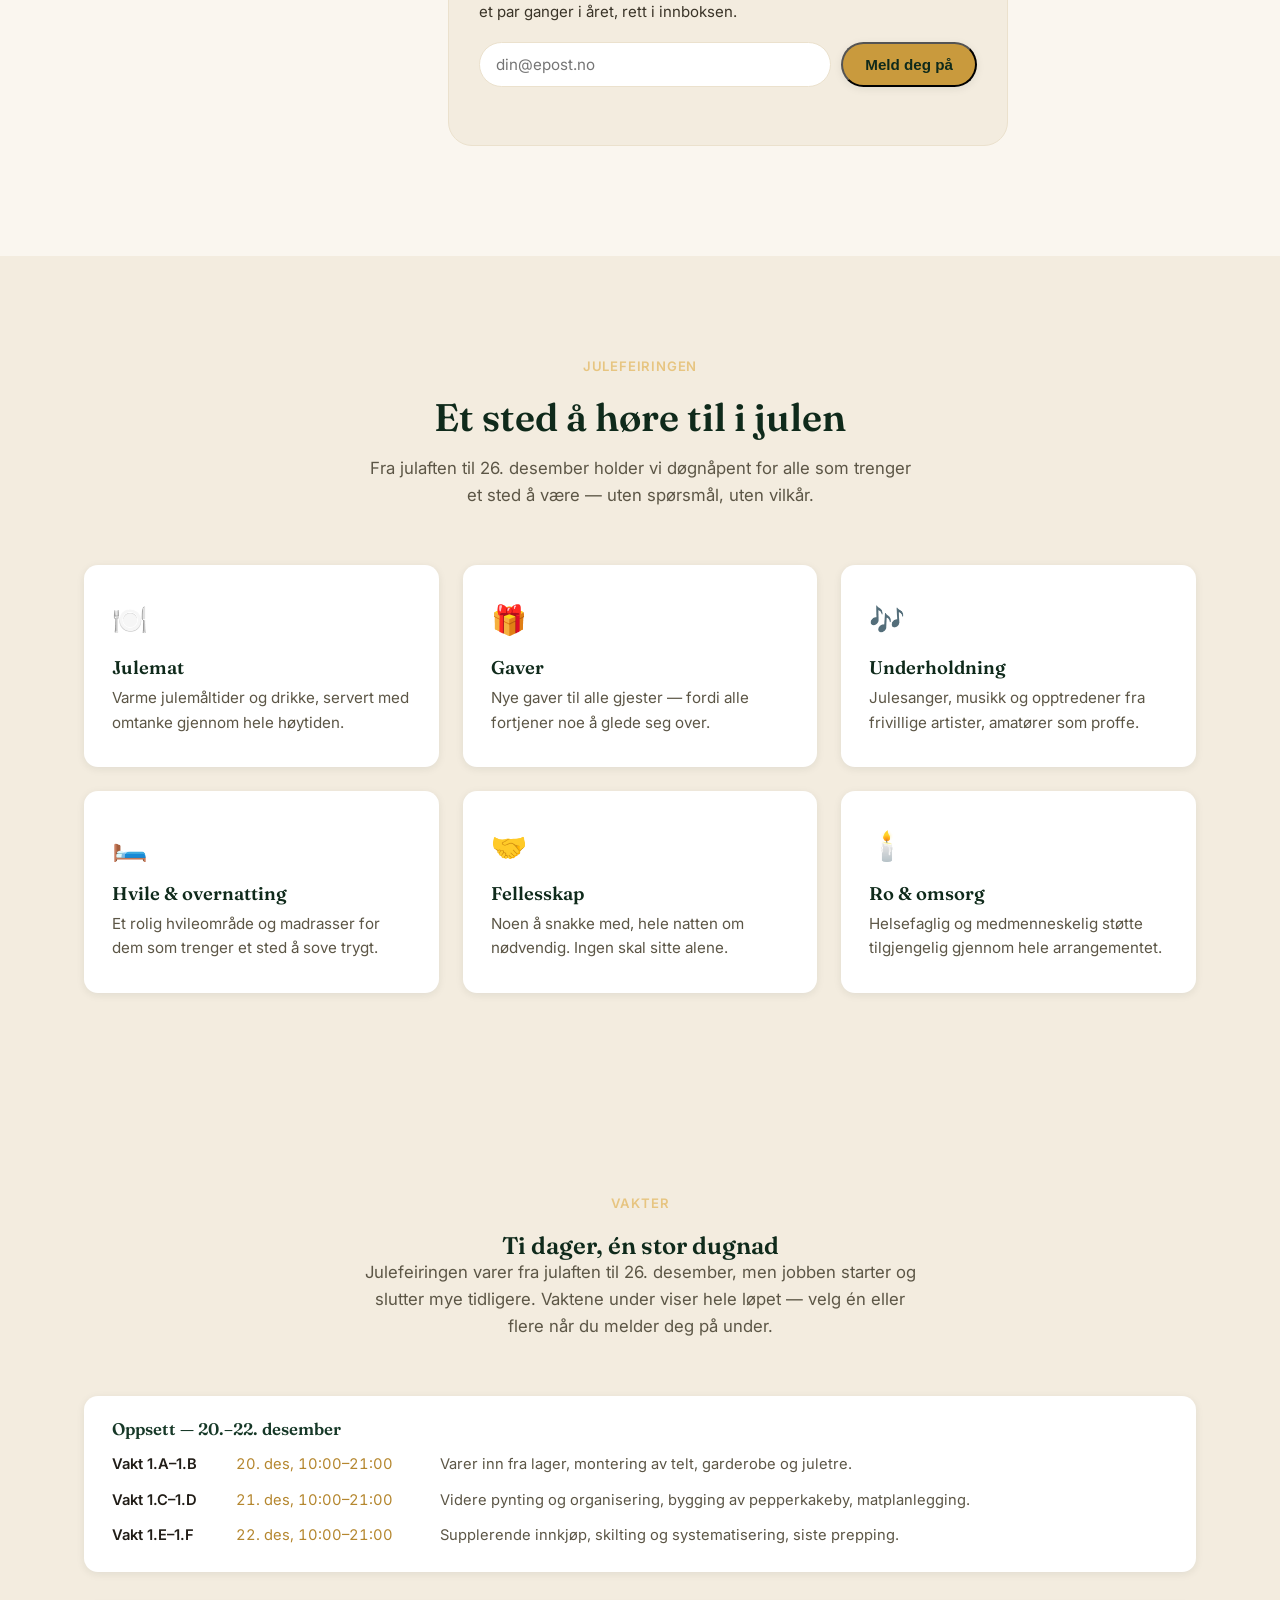
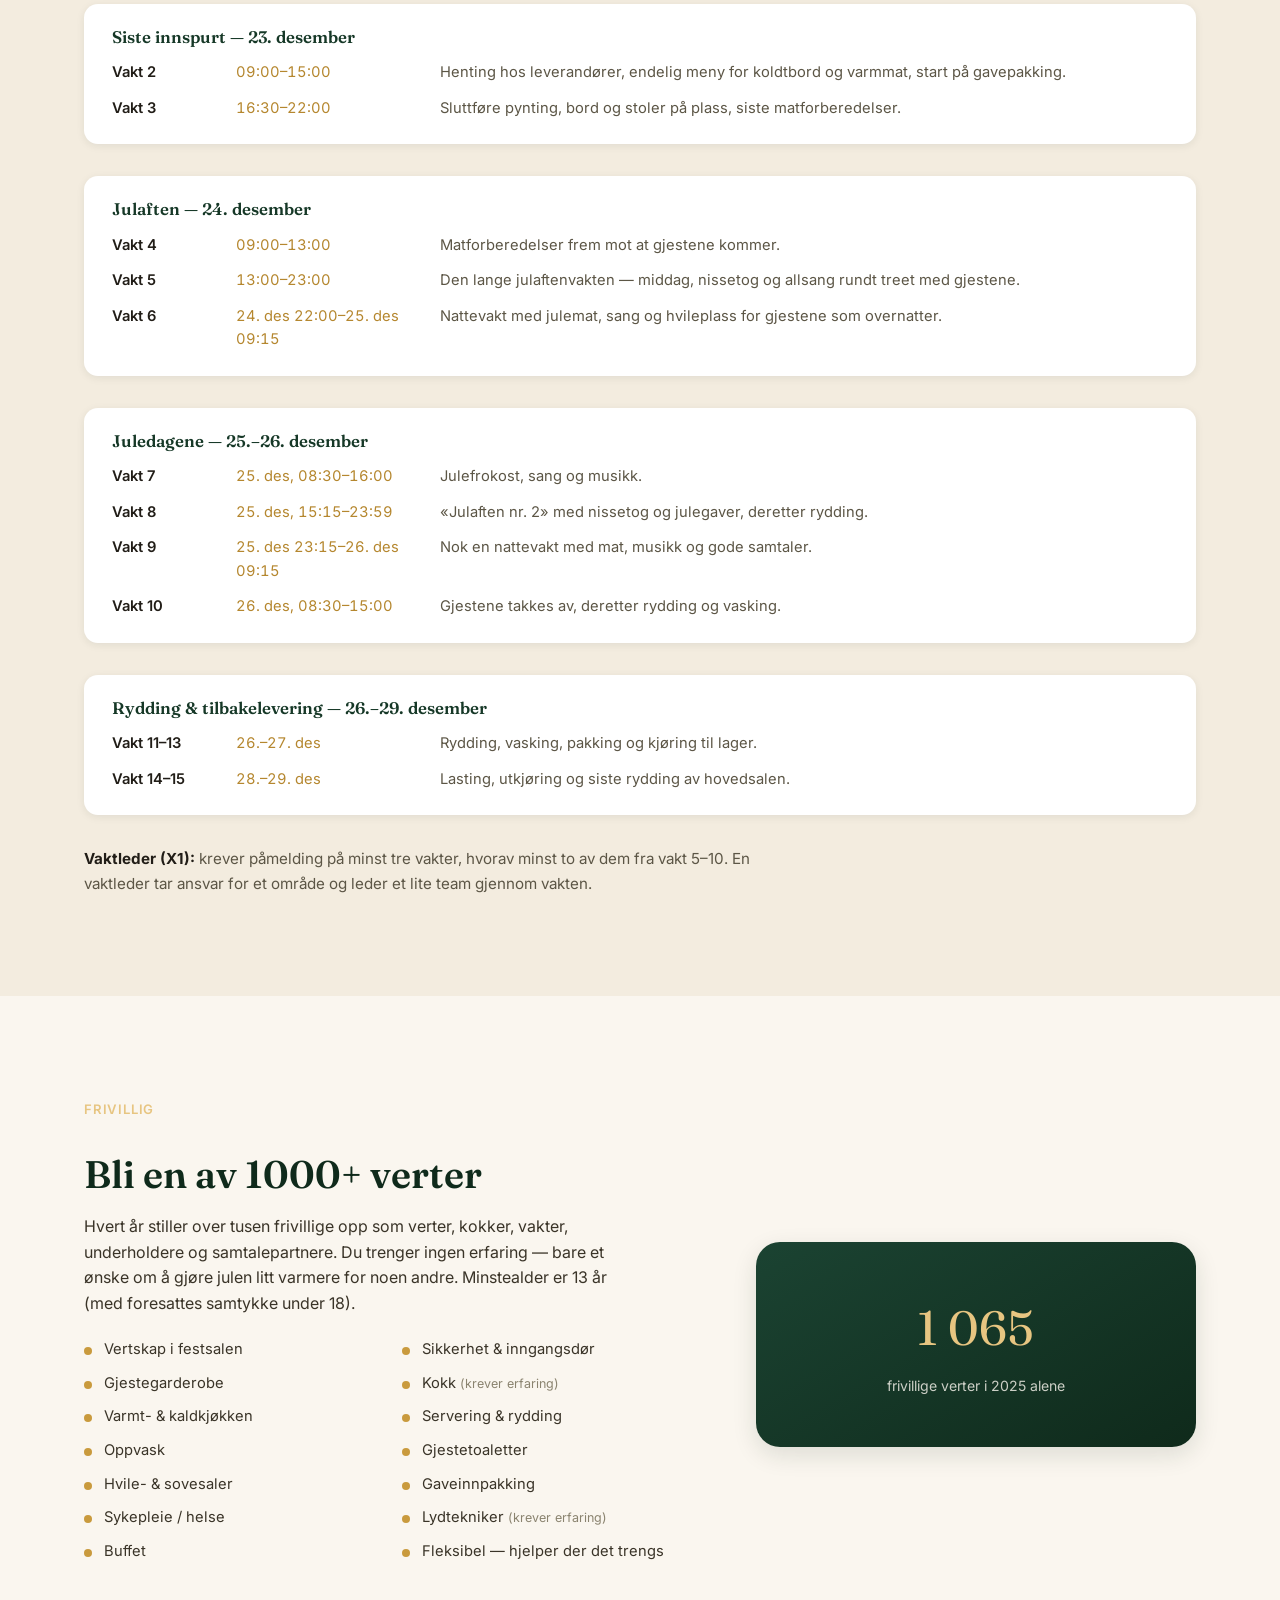
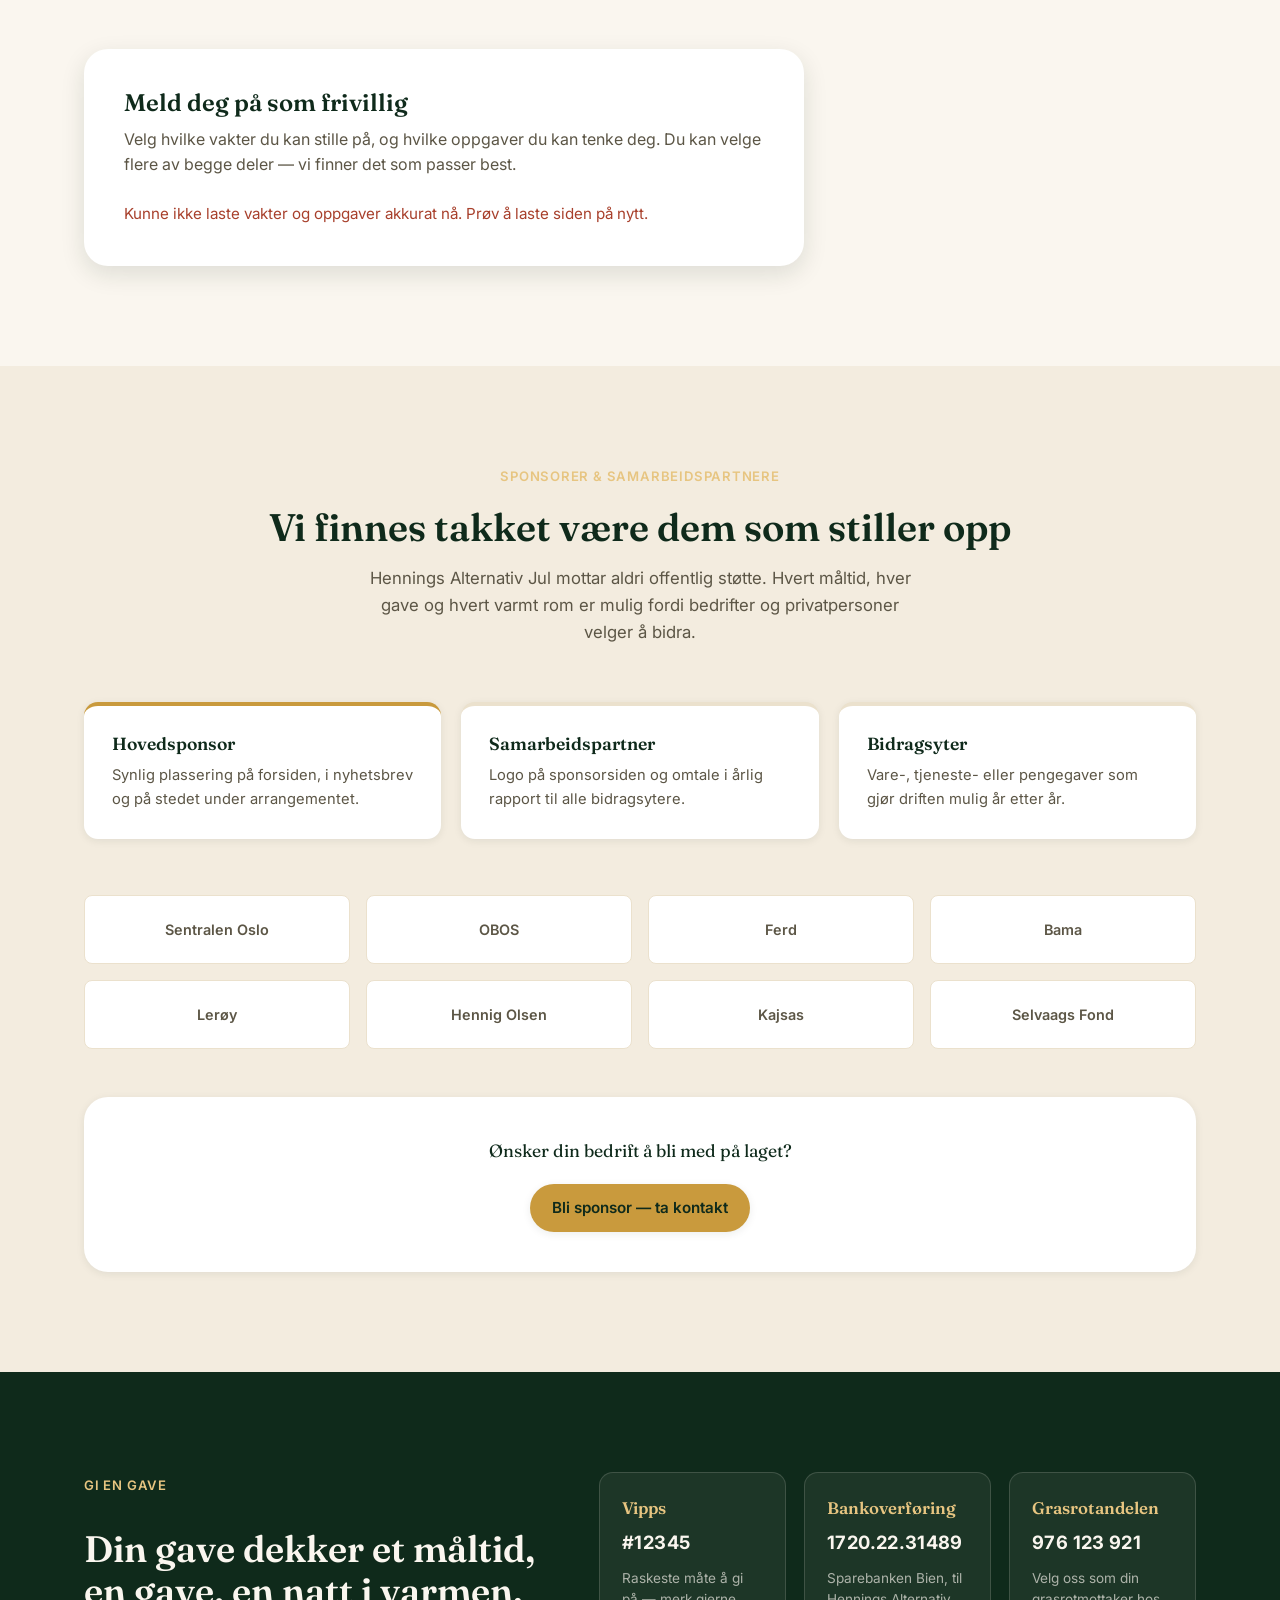
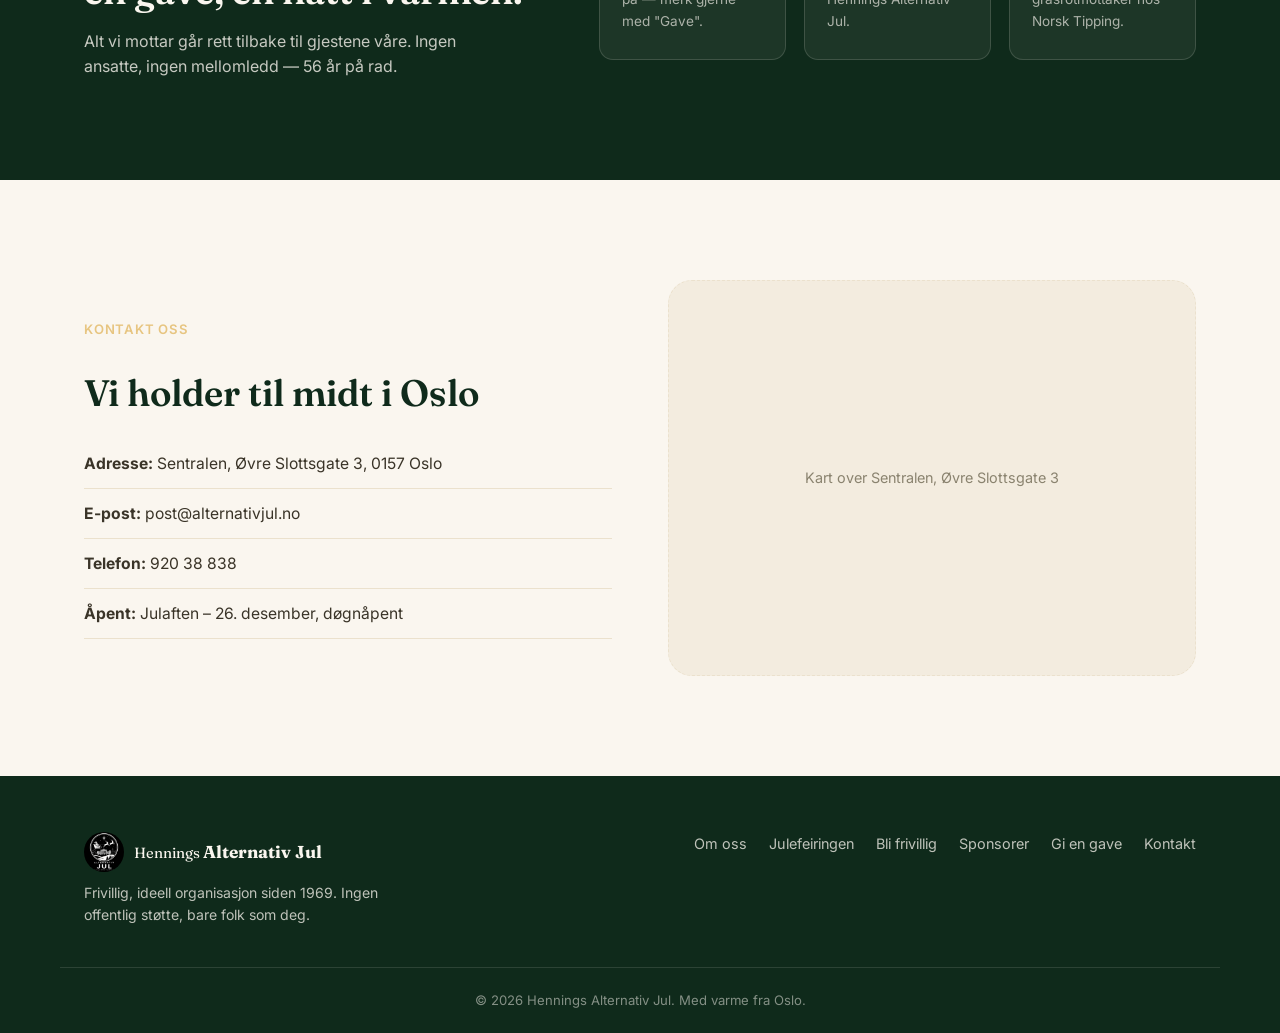
==== commit b839b11f: "Expand Om oss with more of the original Informasjon content Adds the details that were on the old si" ====
--- a/index.html
+++ b/index.html
@@ -106,7 +106,7 @@
             <path d="M40 190 Q100 120 160 190 Z" fill="rgba(250,240,220,0.14)"/>
           </svg>
         </div>
-        <p class="portrait-caption">Henning Holstad — grunnlegger, fortsatt med hvert eneste år</p>
+        <p class="portrait-caption">Henning Holstad — grunnlegger, styreleder og daglig leder</p>
       </div>
       <div class="about-copy">
         <span class="eyebrow">Historien vår</span>
@@ -120,6 +120,13 @@
           Hos oss er det åpen dør og ingen fordommer — uansett om du sliter med ensomhet, rus eller bare ikke
           har noe sted å være i julen. Ingen blir avvist på grunn av hvordan de ser ut eller hvilken situasjon
           de er i. Alt vi gjør er gratis for gjestene: mat, en seng å sove i, og pakker under treet.
+        </p>
+        <p>
+          Maten lages på stedet og spises sammen med de frivillige — ikke i kø, men rundt samme bord. Under
+          treet venter over 2 000 innpakkede julegaver til gjestene hvert år.
+        </p>
+        <p class="about-registration">
+          Hennings Alternativ Jul er registrert i Frivillighetsregisteret og Brønnøysundregistrene.
         </p>
 
         <div class="newsletter">
--- a/css/styles.css
+++ b/css/styles.css
@@ -256,6 +256,7 @@
 .about-copy h2 { font-size: clamp(1.8rem, 3vw, 2.4rem); margin: 14px 0 22px; }
 .about-copy p { color: var(--ink-700); margin-bottom: 16px; max-width: 620px; }
 .about-copy p:last-child { margin-bottom: 0; }
+.about-registration { font-size: 0.85rem; color: var(--ink-400); }
 
 .sr-only {
   position: absolute;
@@ -479,6 +480,8 @@
 }
 .oppgave-chip:hover { border-color: var(--gold-500); background: var(--cream-50); }
 .oppgave-chip input[type="checkbox"] { width: 16px; height: 16px; accent-color: var(--green-700); flex-shrink: 0; }
+.oppgave-chip-disabled { opacity: 0.45; cursor: not-allowed; }
+.oppgave-chip-disabled:hover { border-color: var(--cream-200); background: none; }
 
 .oppgave-option {
   display: flex;
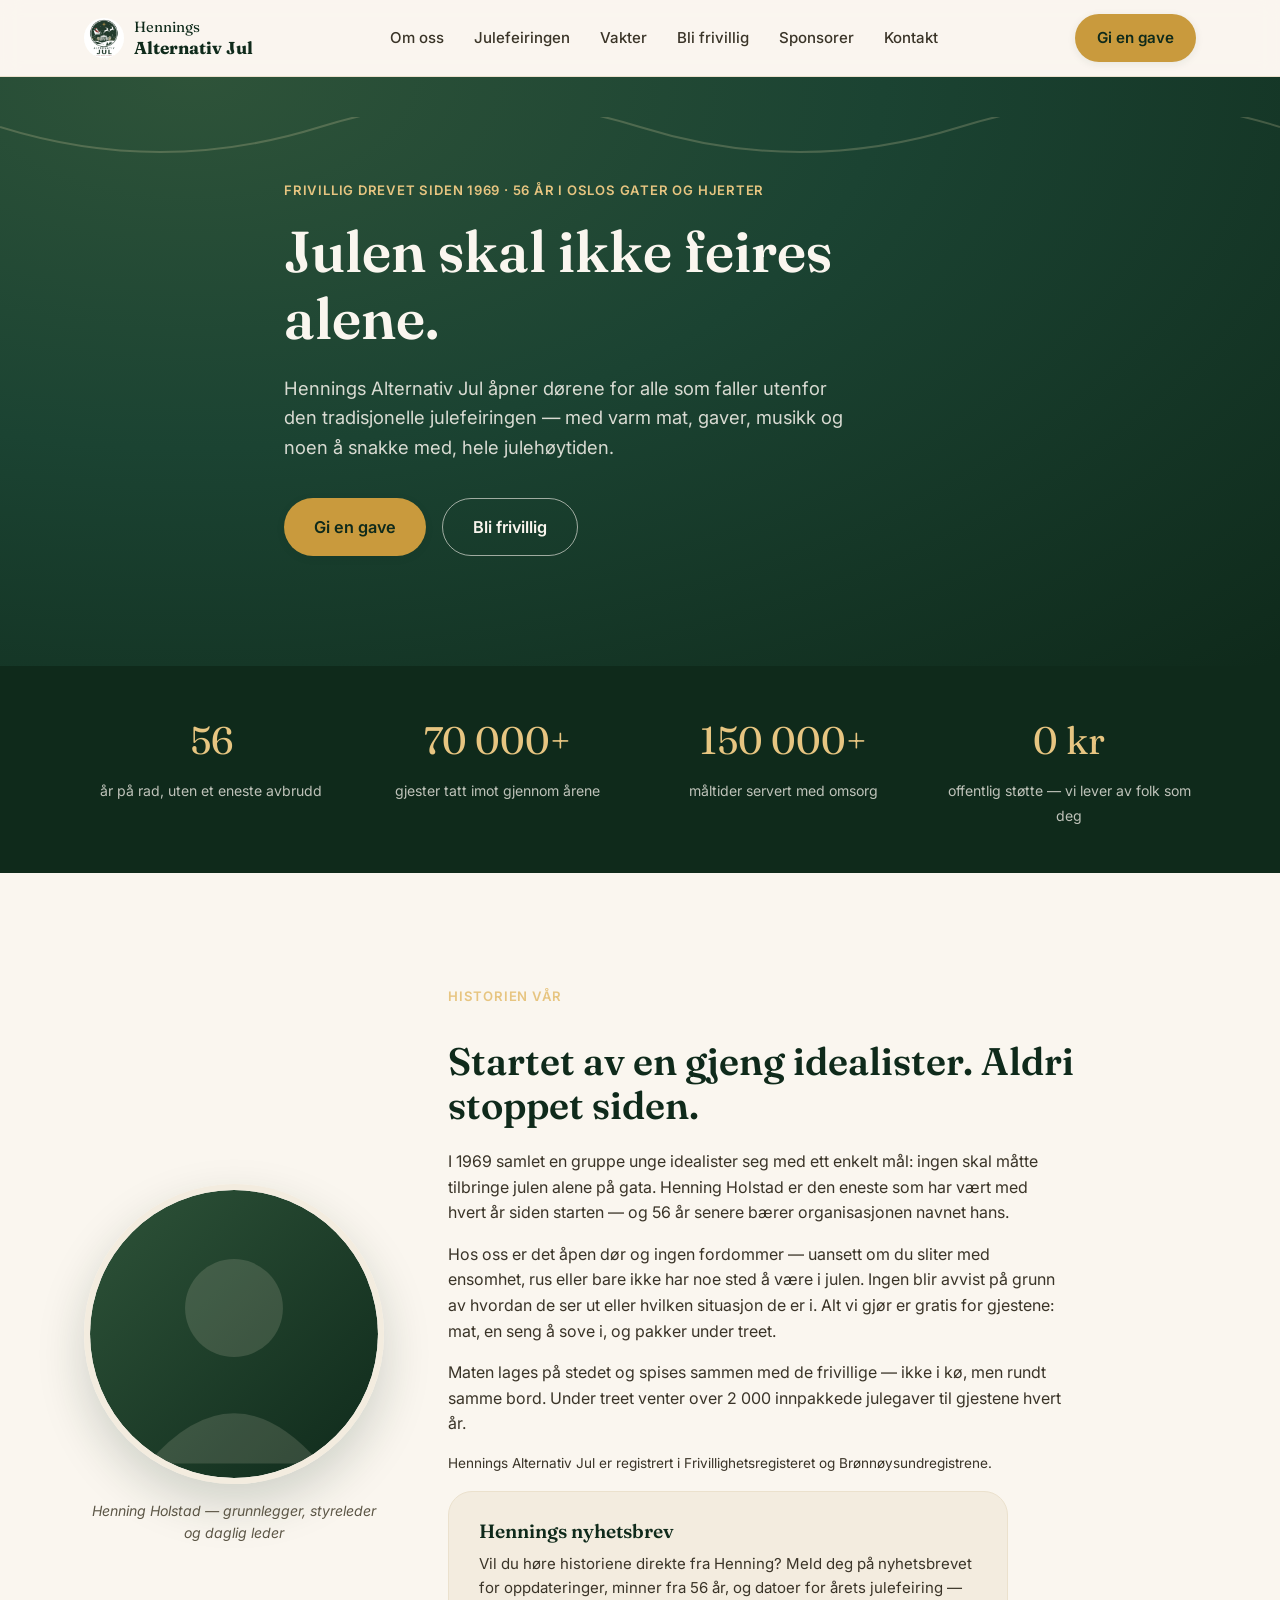
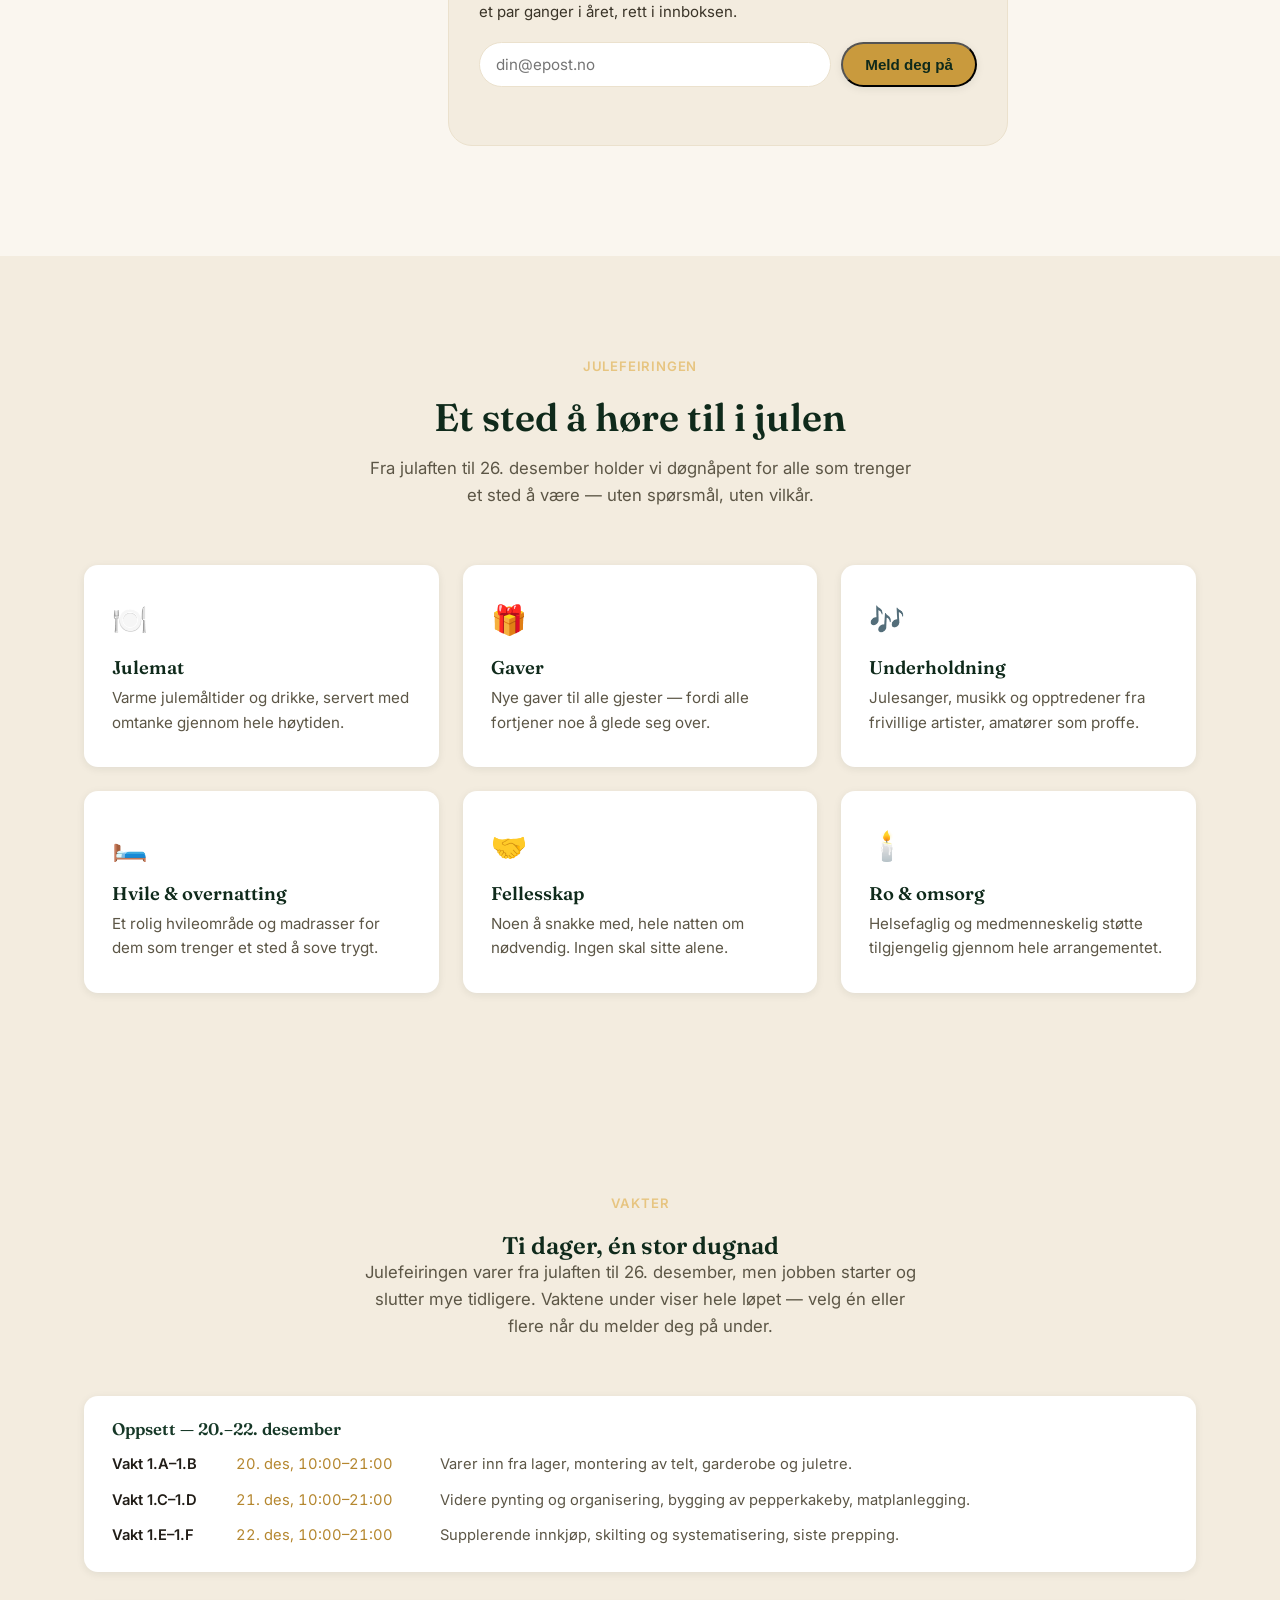
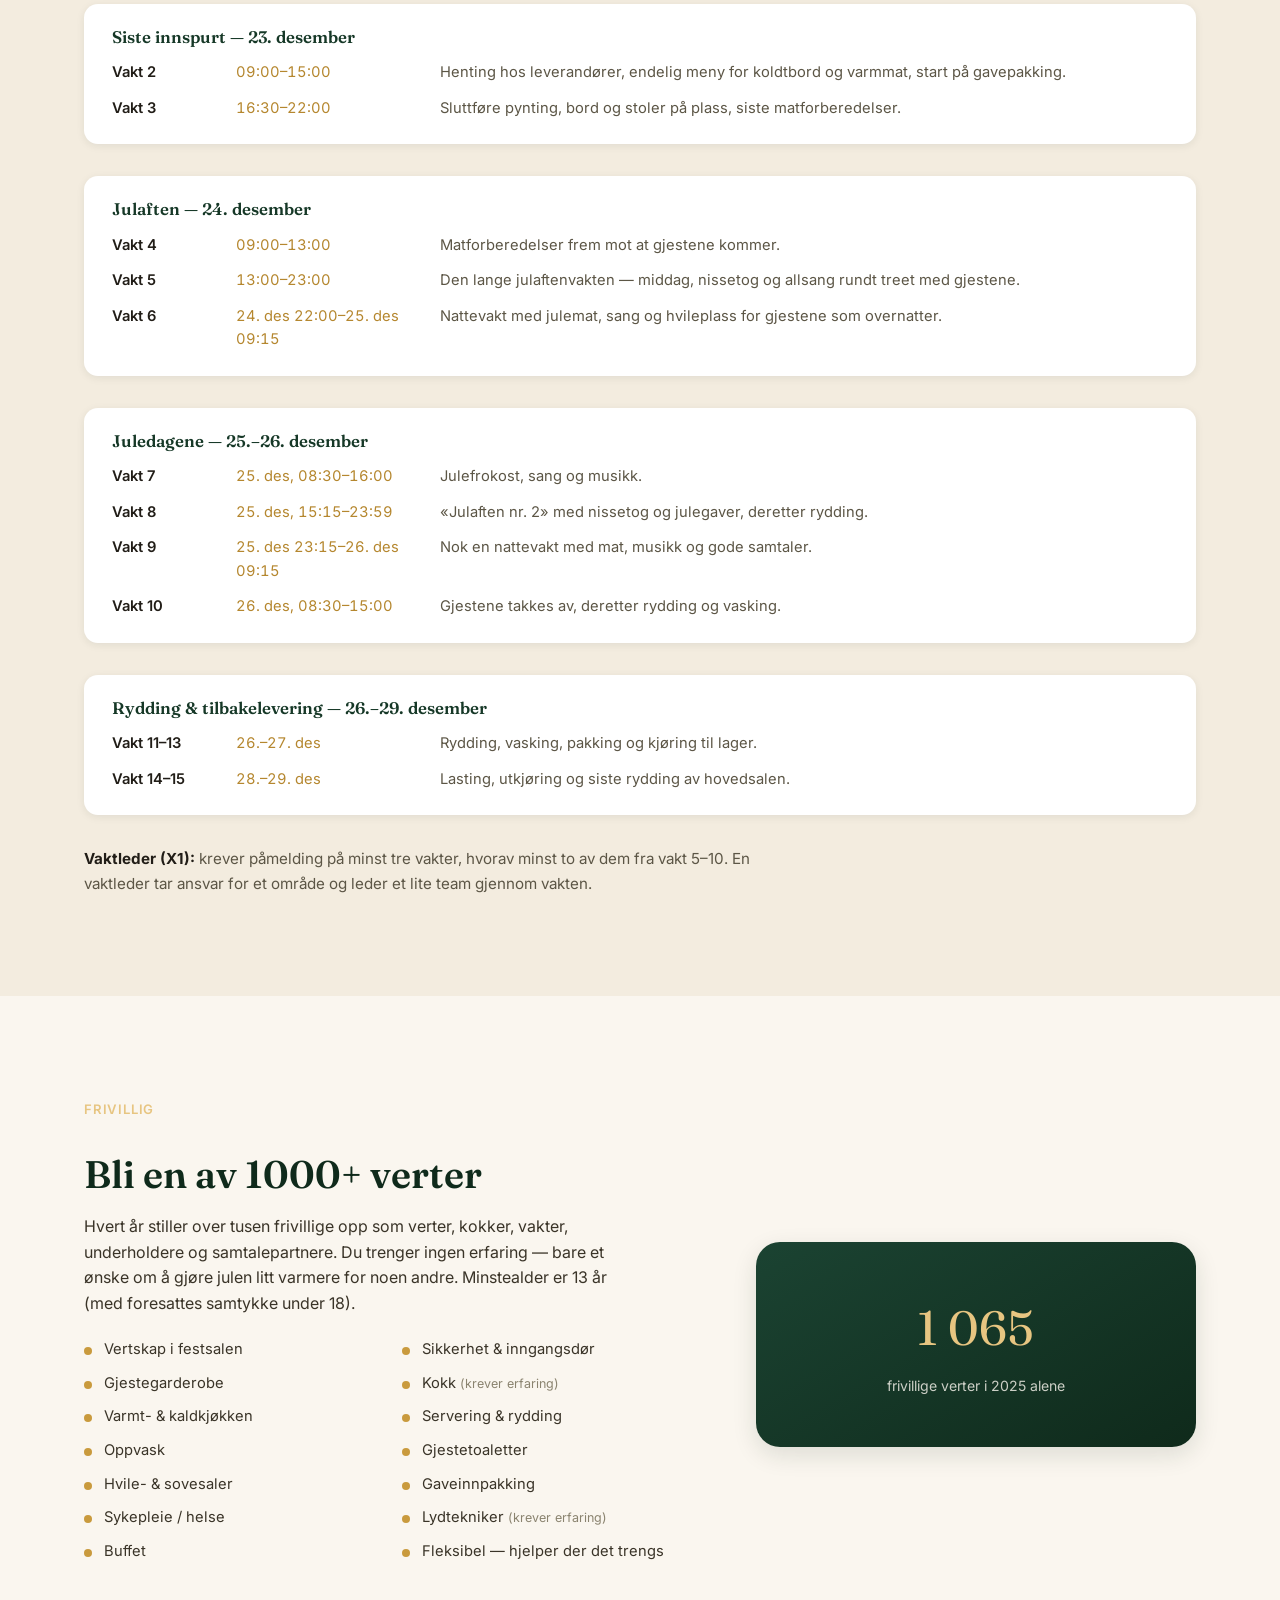
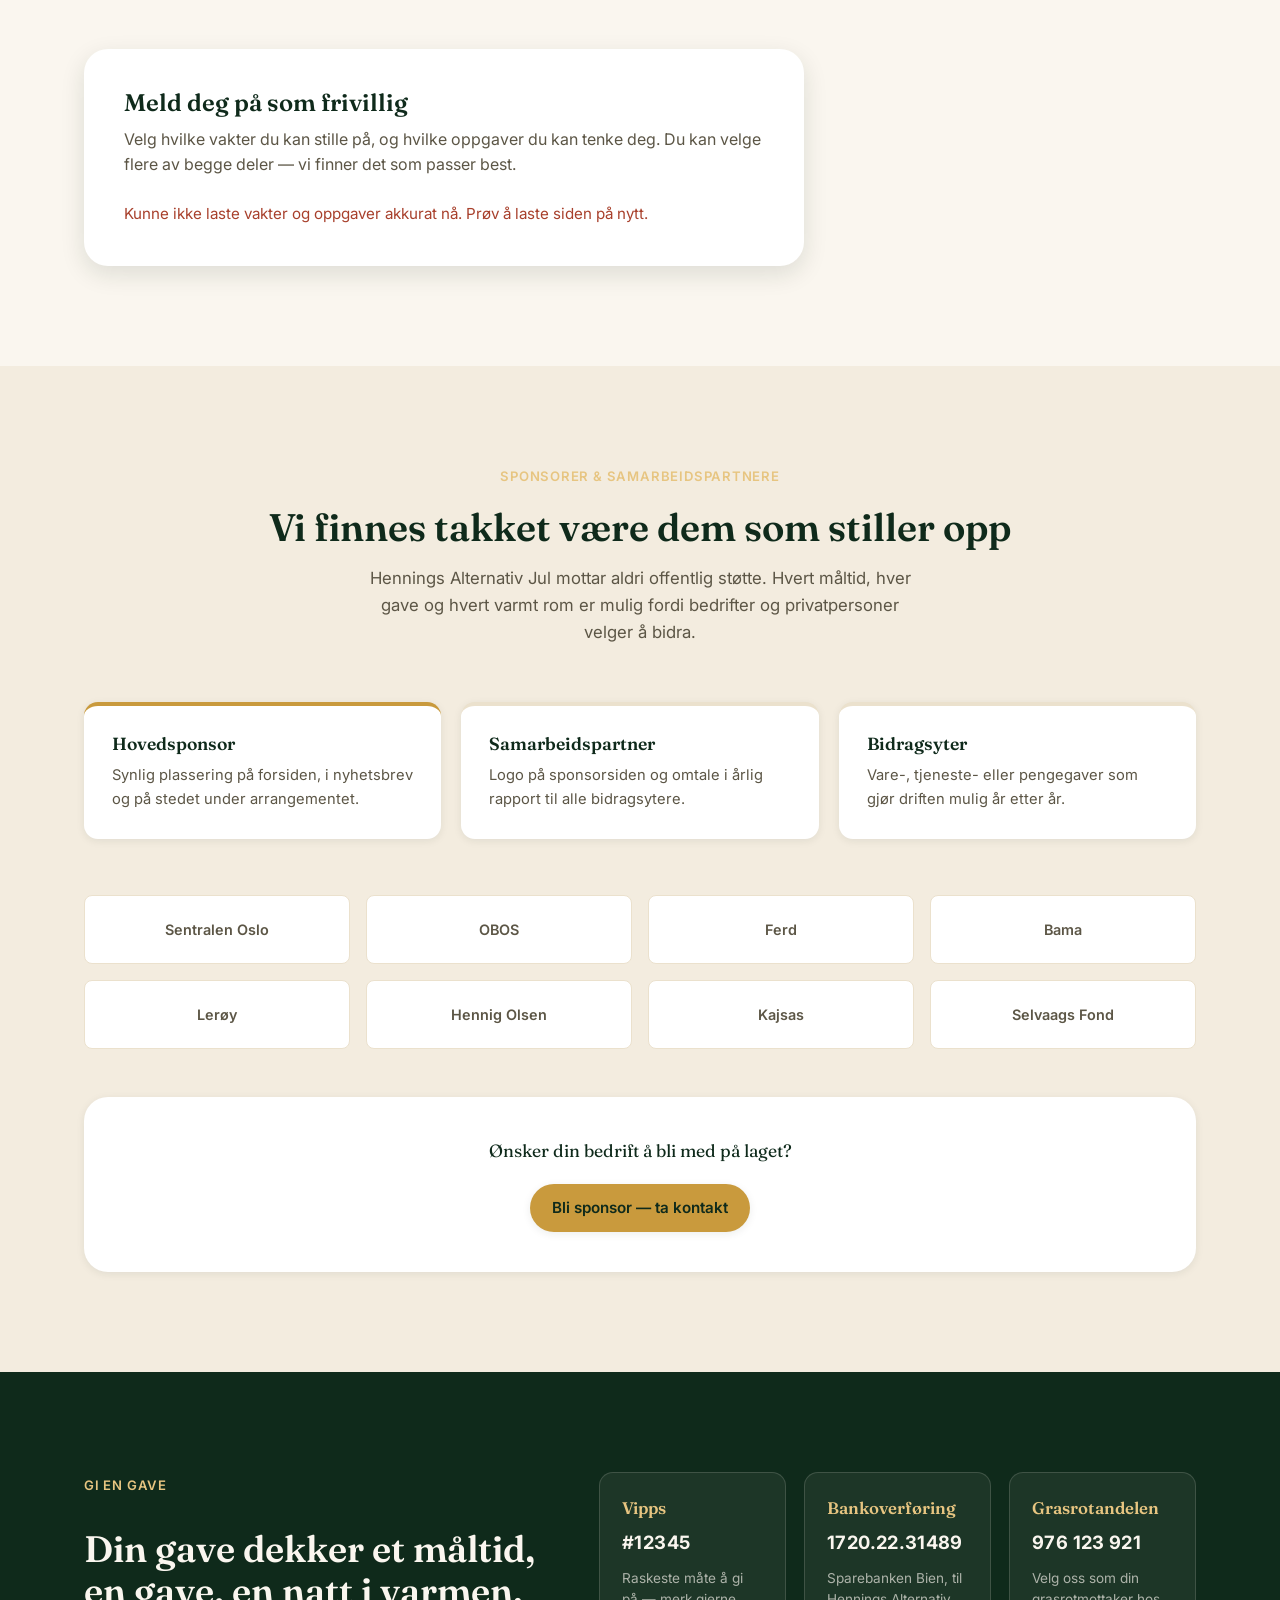
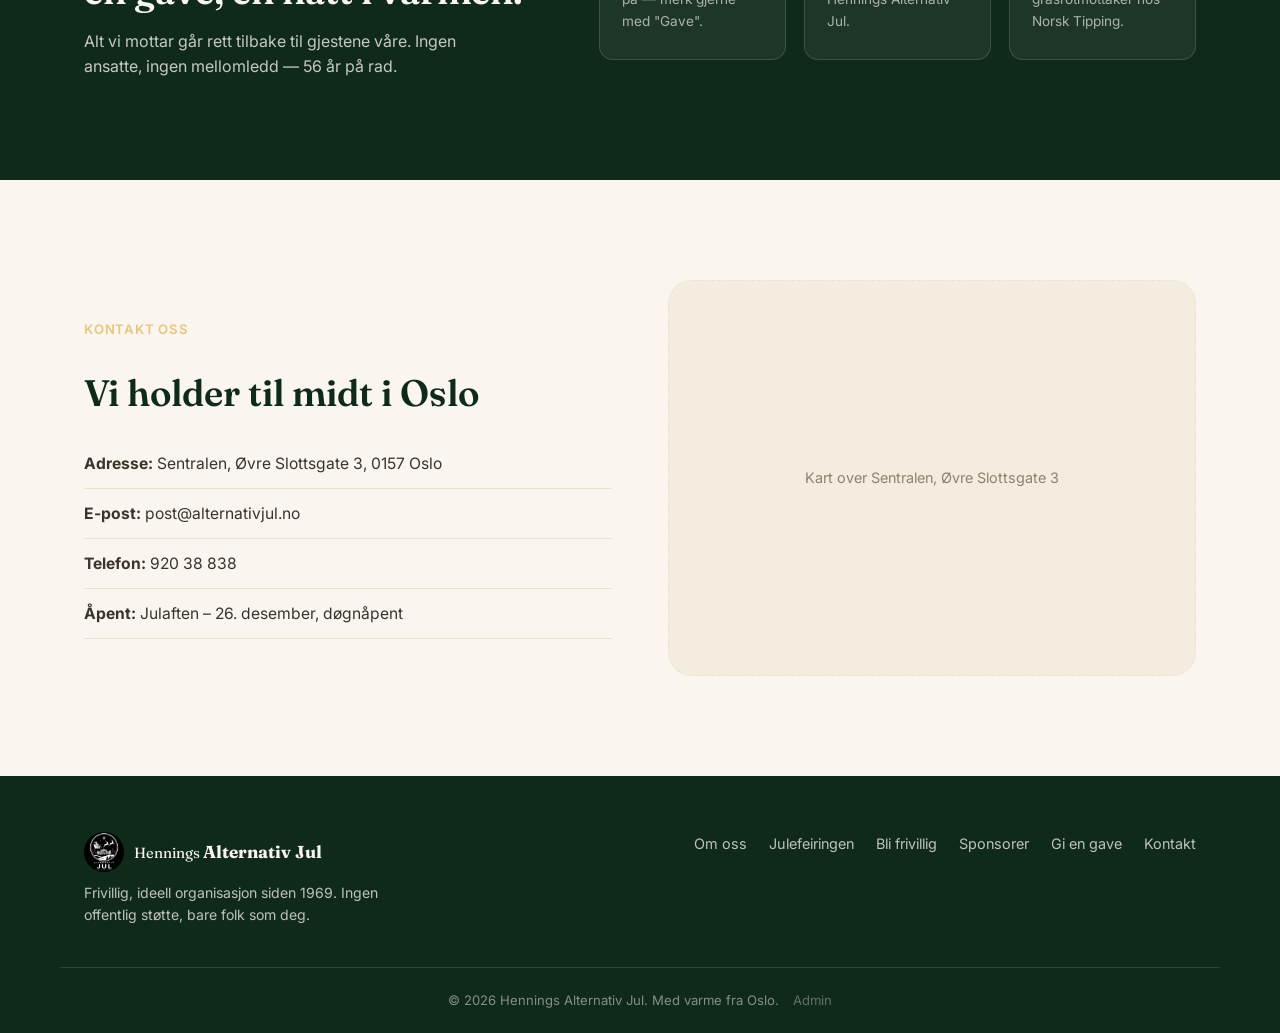
==== commit 1cb92576: "Add a discreet admin dashboard link to the footer Points at the admin dashboard for staff, not a pub" ====
--- a/index.html
+++ b/index.html
@@ -432,6 +432,7 @@
   </div>
   <div class="container footer-bottom">
     <p>&copy; <span id="year"></span> Hennings Alternativ Jul. Med varme fra Oslo.</p>
+    <a href="#" id="admin-link" class="footer-admin-link">Admin</a>
   </div>
 </footer>
 
--- a/css/styles.css
+++ b/css/styles.css
@@ -661,7 +661,18 @@
 .footer-nav { display: flex; gap: 22px; flex-wrap: wrap; }
 .footer-nav a { font-size: 0.9rem; }
 .footer-nav a:hover { color: var(--gold-300); }
-.footer-bottom { padding: 22px 0; font-size: 0.82rem; text-align: center; color: rgba(250,246,239,0.5); }
+.footer-bottom {
+  padding: 22px 0;
+  font-size: 0.82rem;
+  color: rgba(250,246,239,0.5);
+  display: flex;
+  justify-content: center;
+  align-items: center;
+  gap: 14px;
+  flex-wrap: wrap;
+}
+.footer-admin-link { color: inherit; opacity: 0.7; }
+.footer-admin-link:hover { color: var(--gold-300); opacity: 1; }
 
 /* ========== Responsive ========== */
 @media (max-width: 900px) {
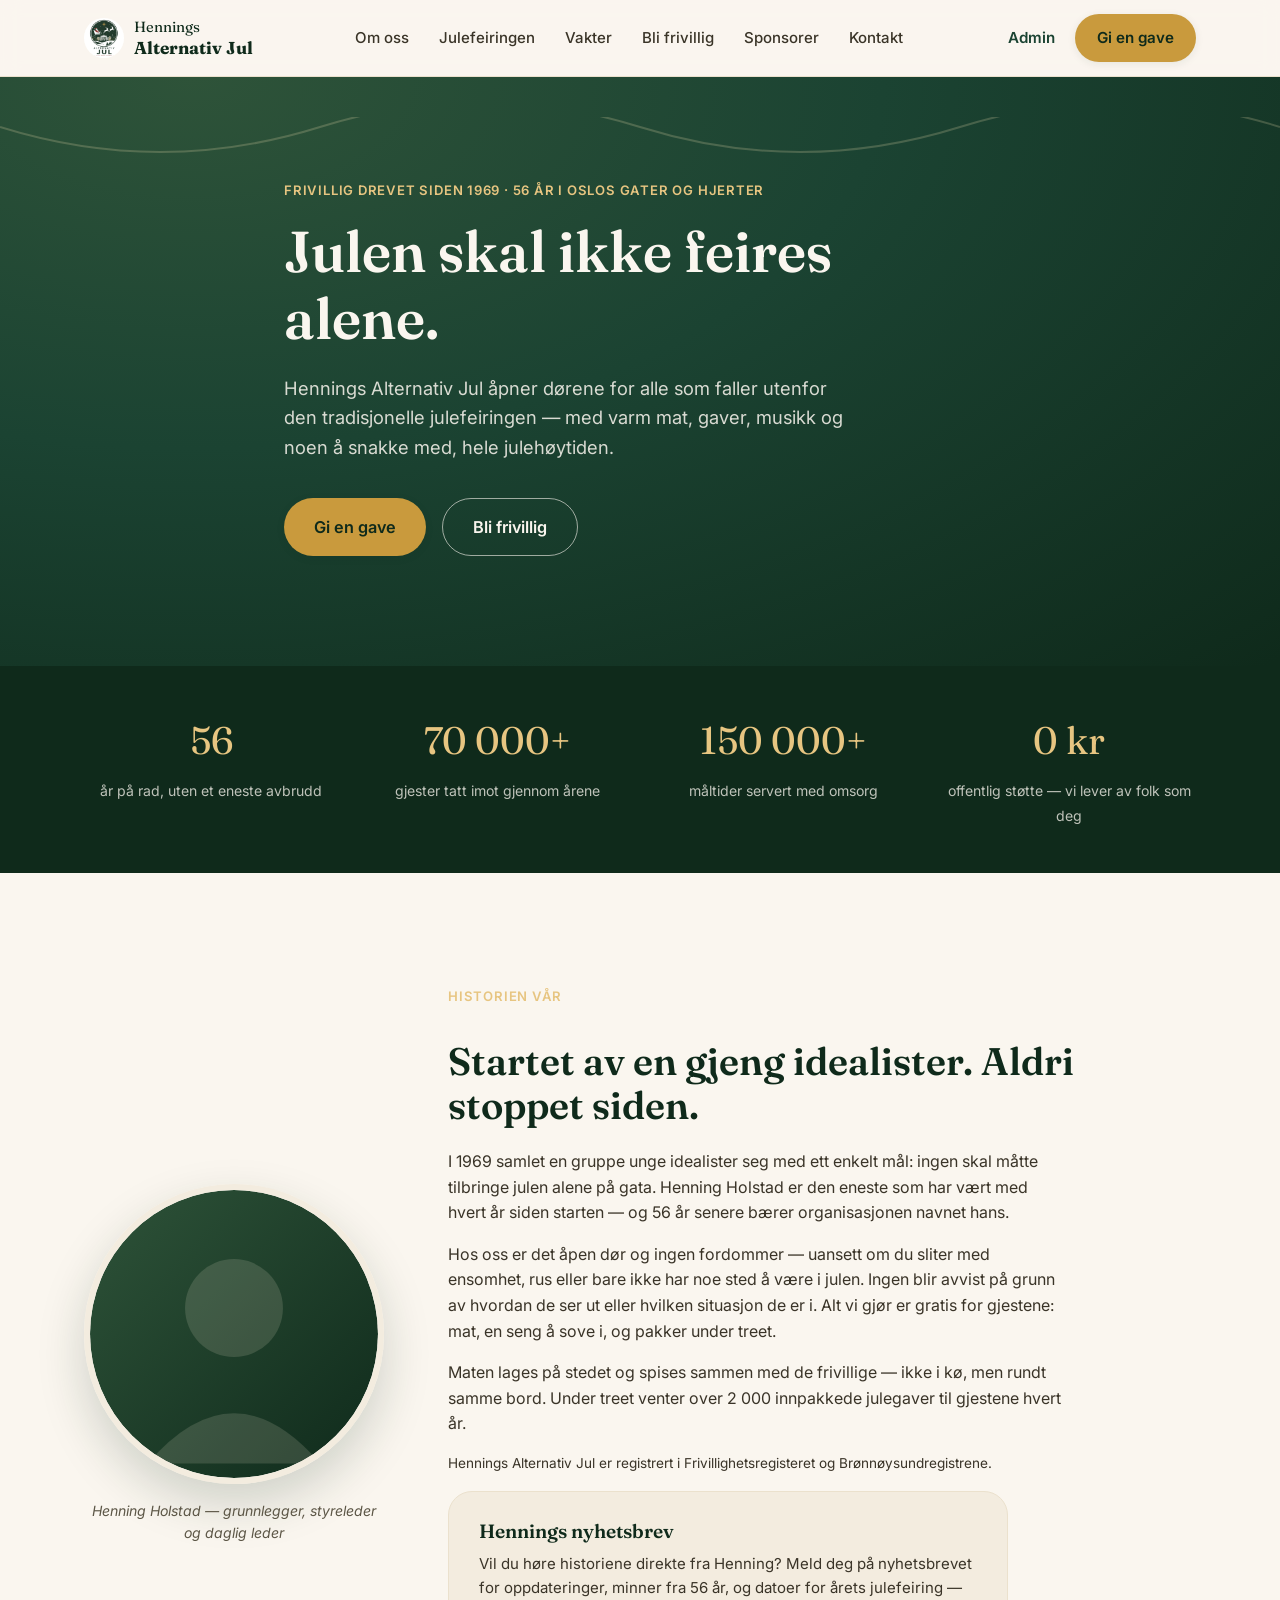
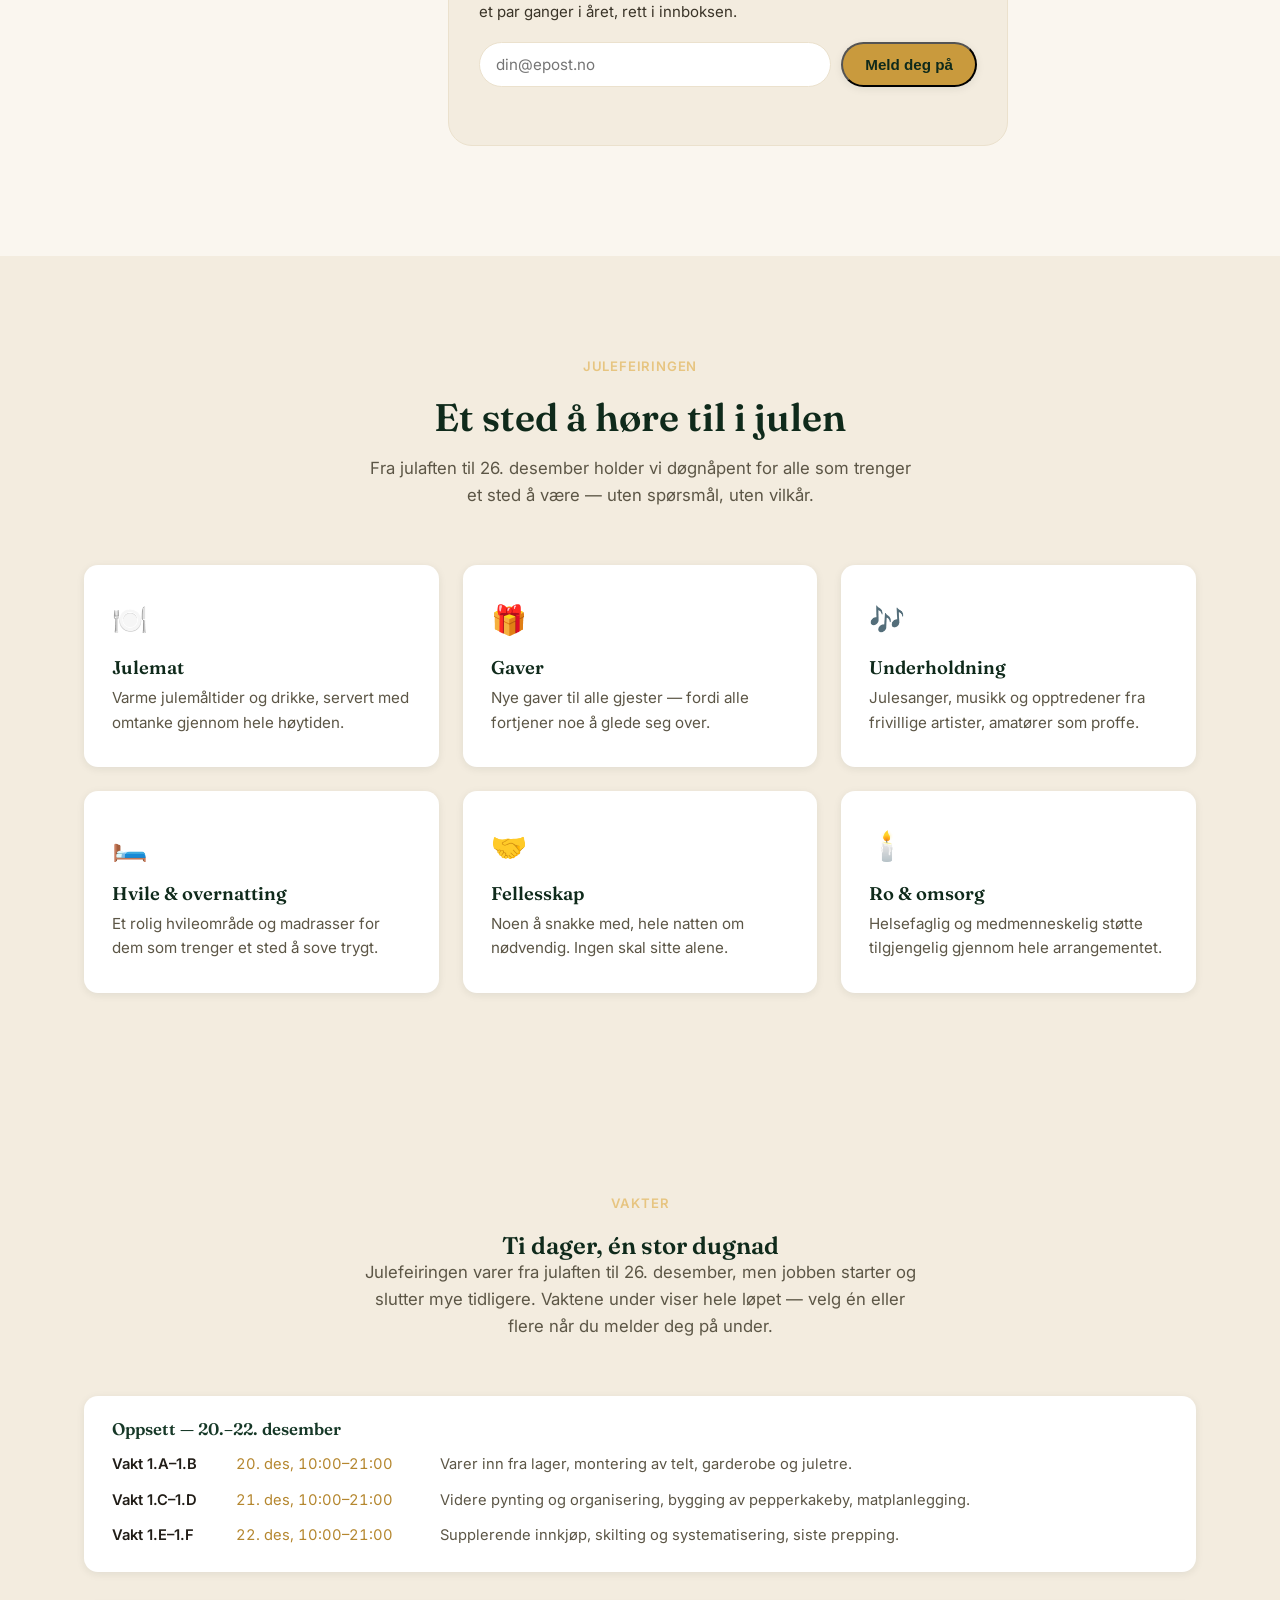
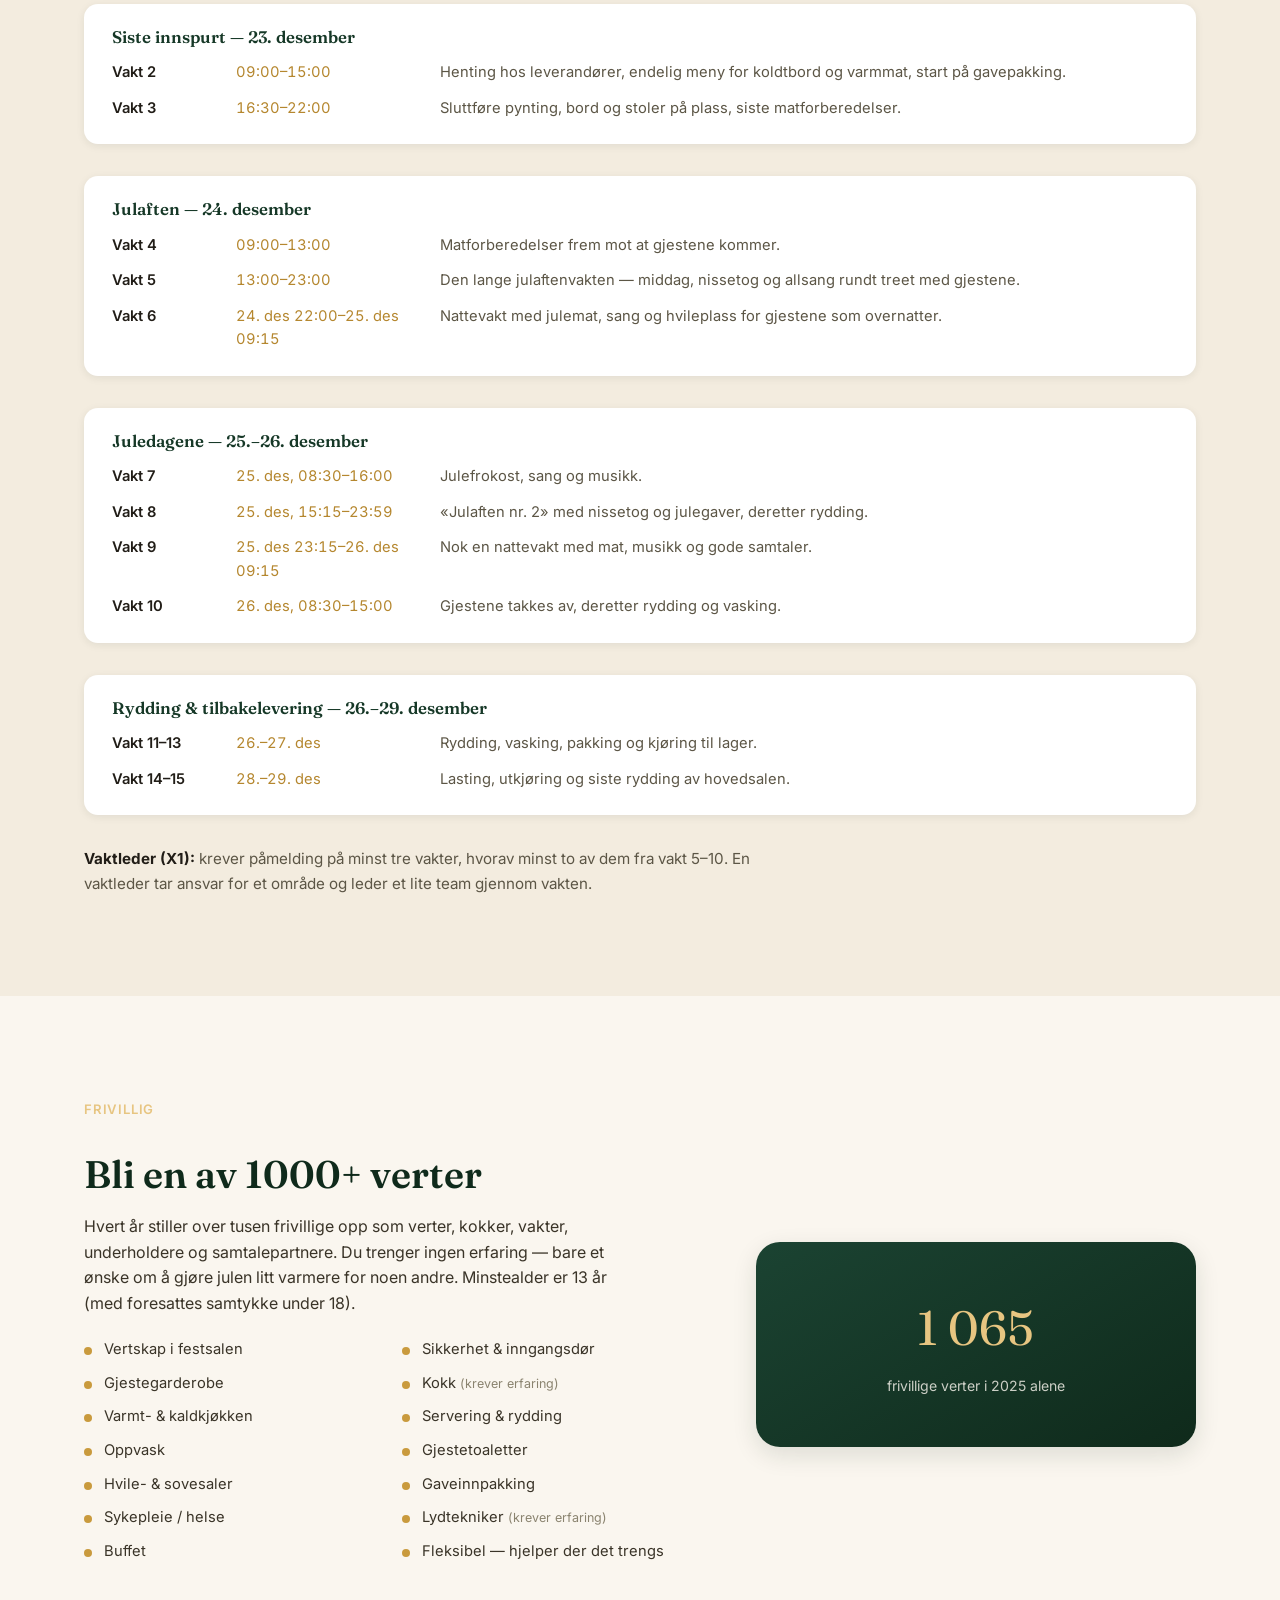
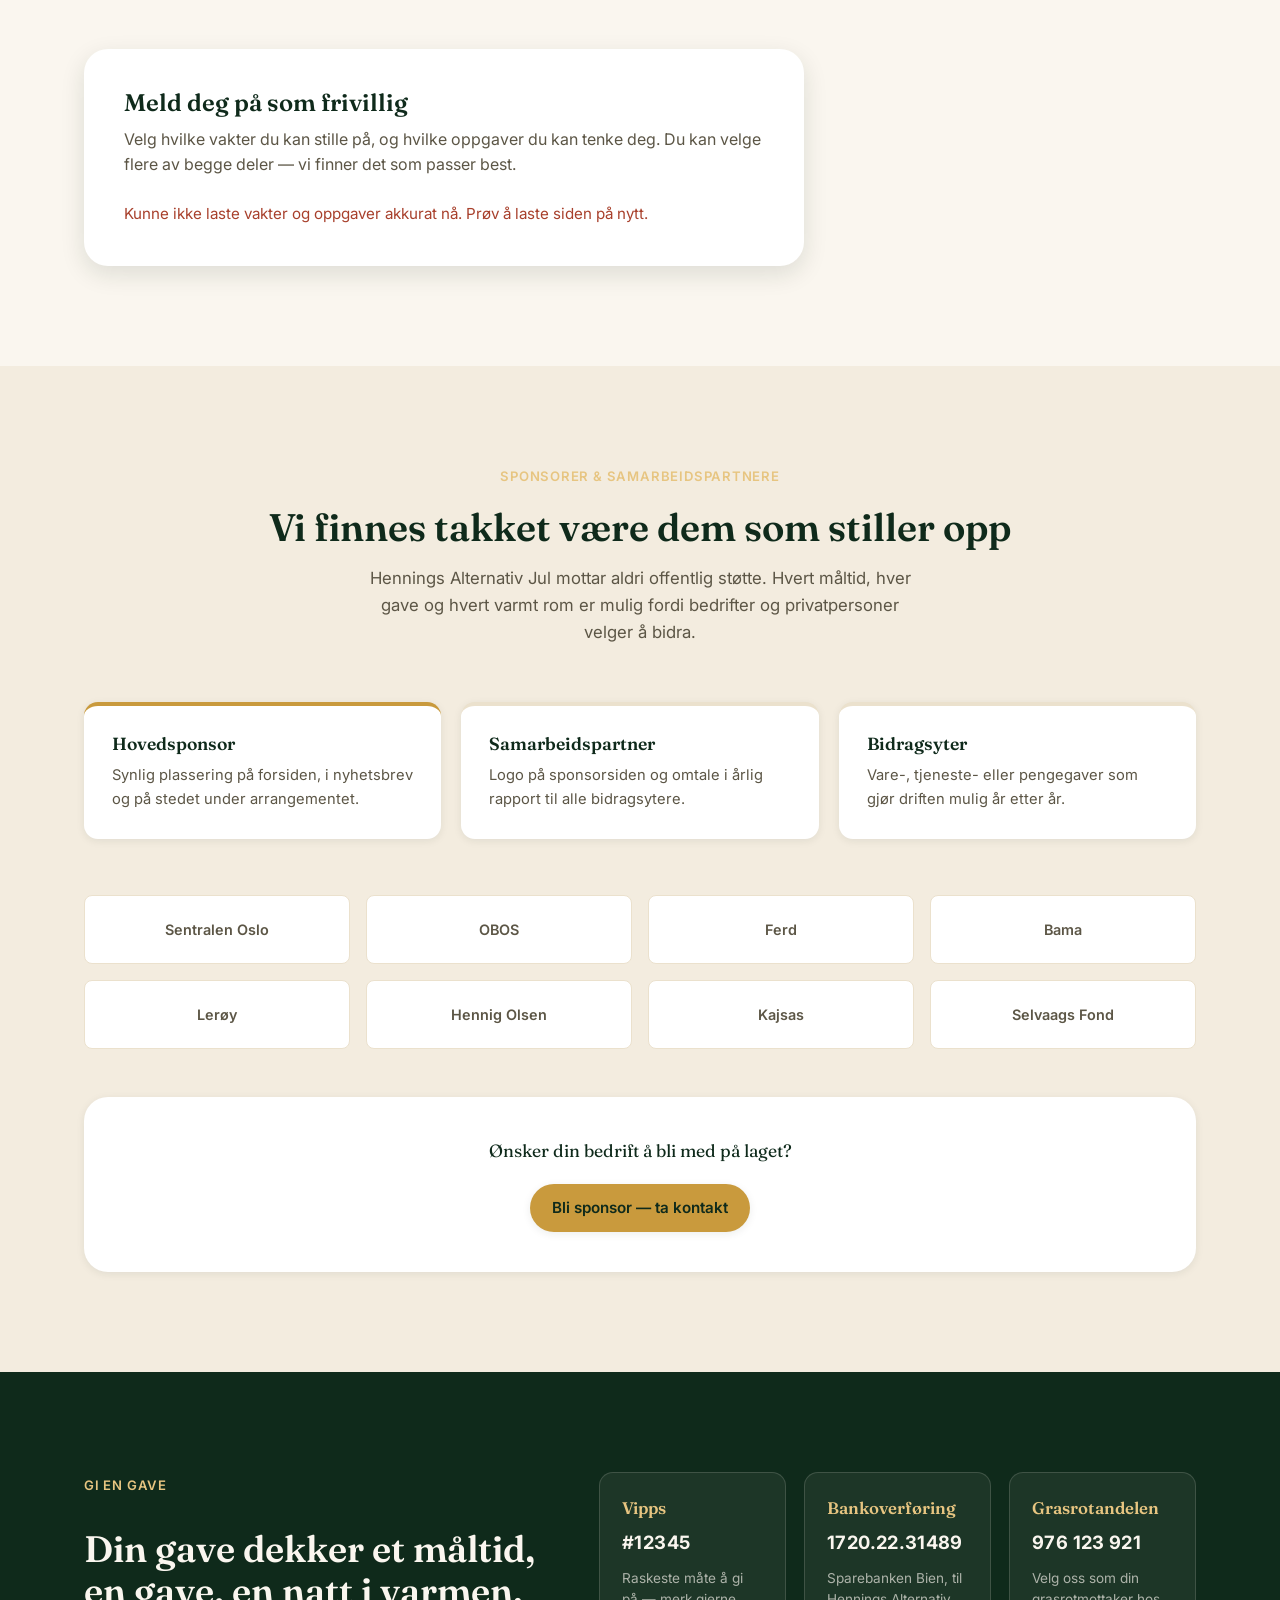
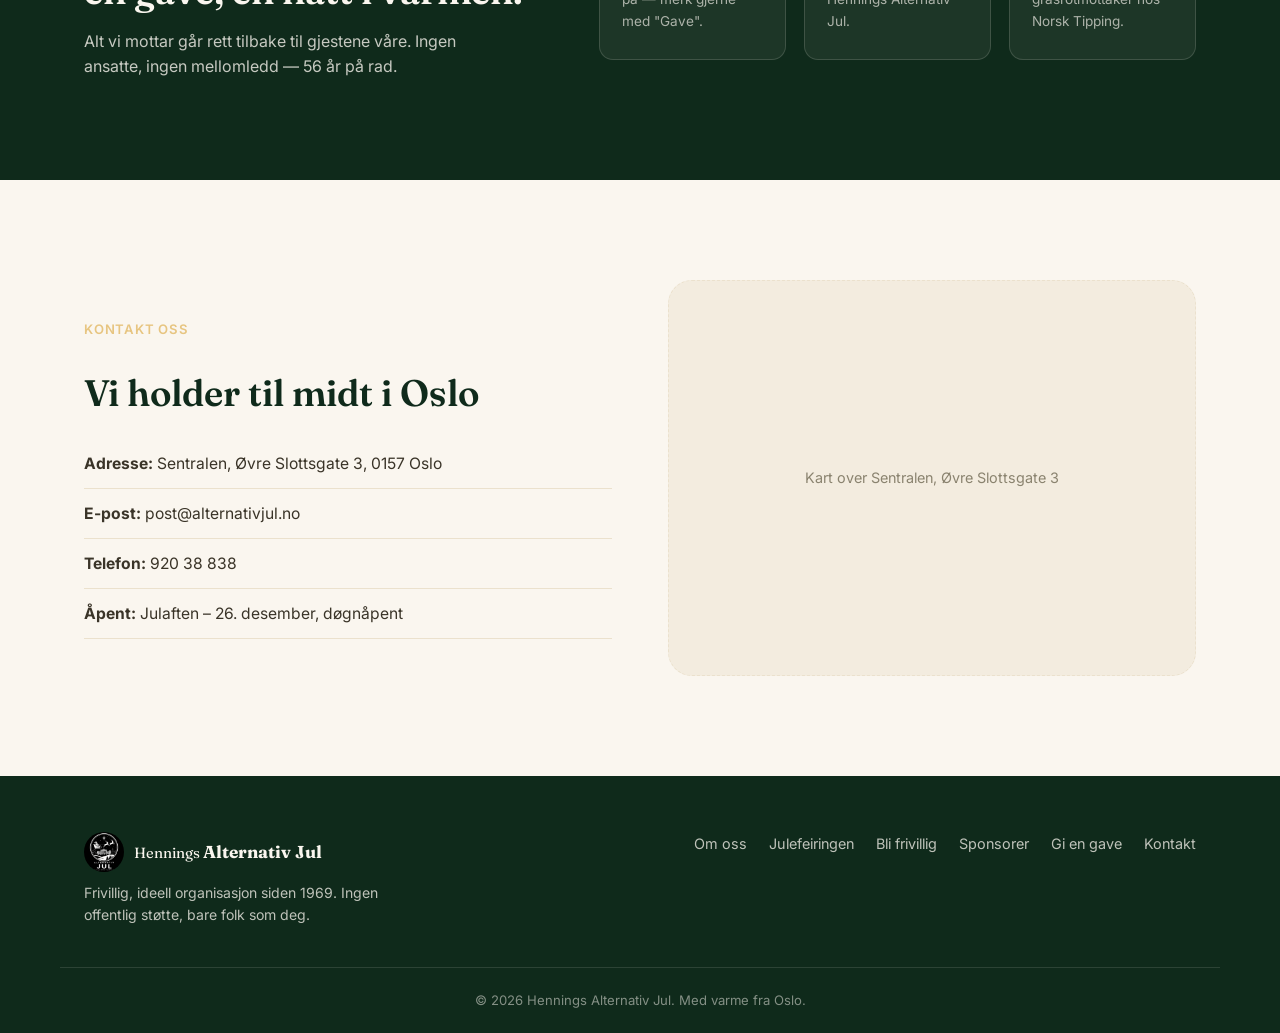
==== commit 26b502cc: "Move admin link from footer to header, next to Gi en gave More discoverable for staff without being " ====
--- a/index.html
+++ b/index.html
@@ -36,6 +36,7 @@
     </nav>
 
     <div class="header-actions">
+      <a href="#" id="admin-link" class="btn btn-text">Admin</a>
       <a href="#gi" class="btn btn-primary">Gi en gave</a>
       <button class="nav-toggle" id="nav-toggle" aria-expanded="false" aria-controls="main-nav" aria-label="Åpne meny">
         <span></span><span></span><span></span>
@@ -432,7 +433,6 @@
   </div>
   <div class="container footer-bottom">
     <p>&copy; <span id="year"></span> Hennings Alternativ Jul. Med varme fra Oslo.</p>
-    <a href="#" id="admin-link" class="footer-admin-link">Admin</a>
   </div>
 </footer>
 
--- a/css/styles.css
+++ b/css/styles.css
@@ -661,18 +661,7 @@
 .footer-nav { display: flex; gap: 22px; flex-wrap: wrap; }
 .footer-nav a { font-size: 0.9rem; }
 .footer-nav a:hover { color: var(--gold-300); }
-.footer-bottom {
-  padding: 22px 0;
-  font-size: 0.82rem;
-  color: rgba(250,246,239,0.5);
-  display: flex;
-  justify-content: center;
-  align-items: center;
-  gap: 14px;
-  flex-wrap: wrap;
-}
-.footer-admin-link { color: inherit; opacity: 0.7; }
-.footer-admin-link:hover { color: var(--gold-300); opacity: 1; }
+.footer-bottom { padding: 22px 0; font-size: 0.82rem; text-align: center; color: rgba(250,246,239,0.5); }
 
 /* ========== Responsive ========== */
 @media (max-width: 900px) {
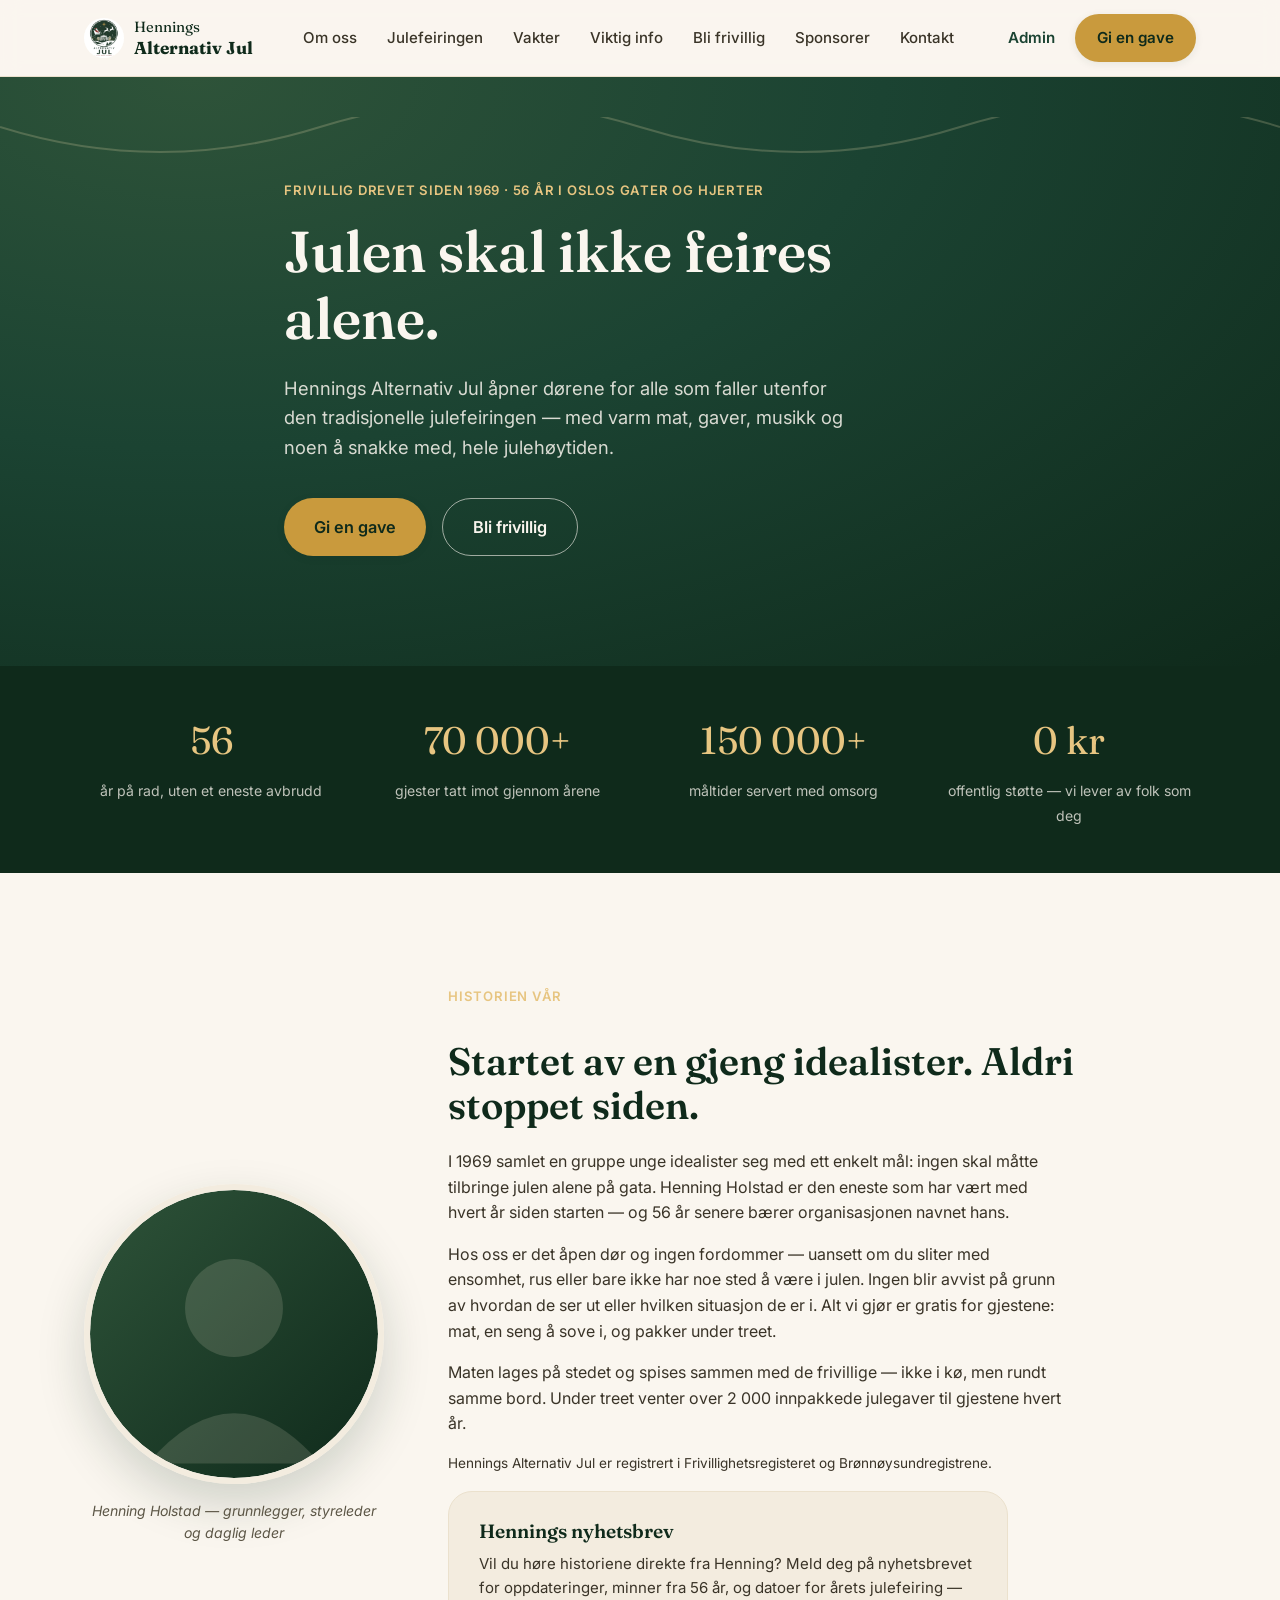
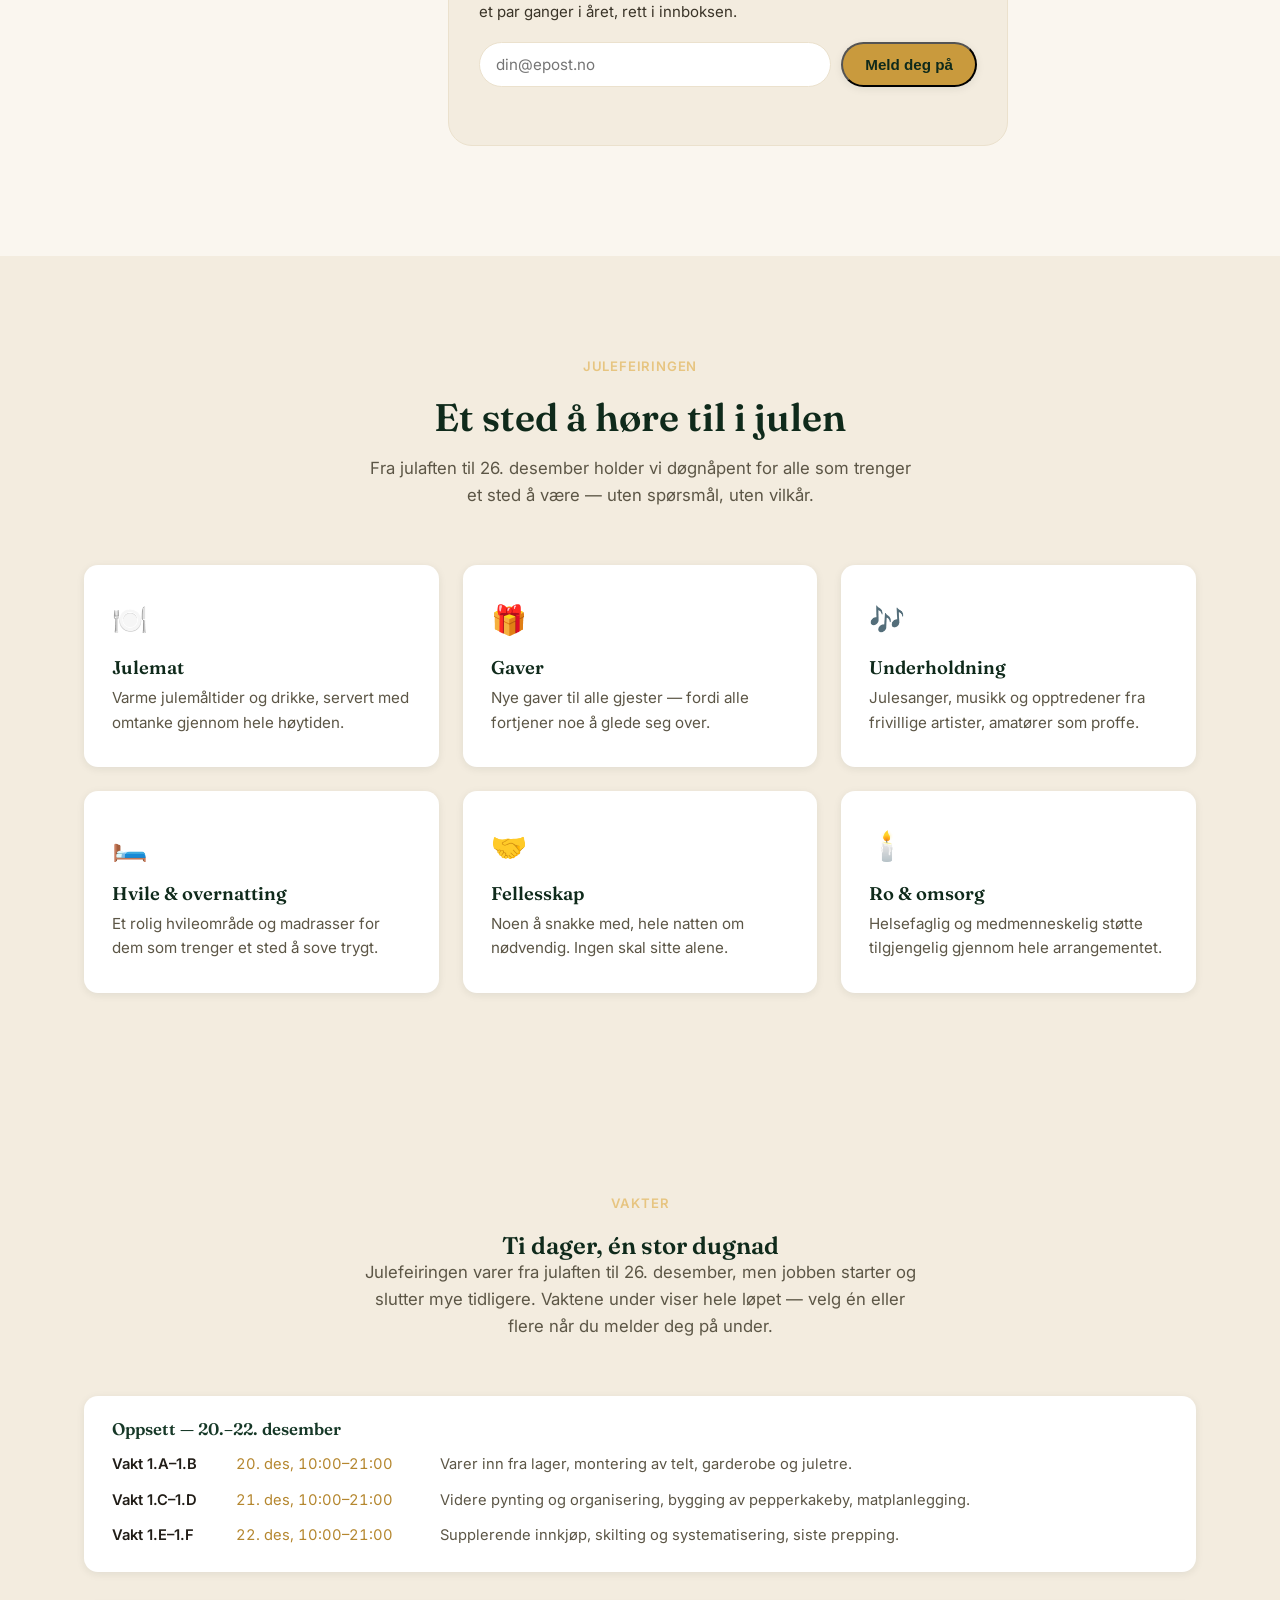
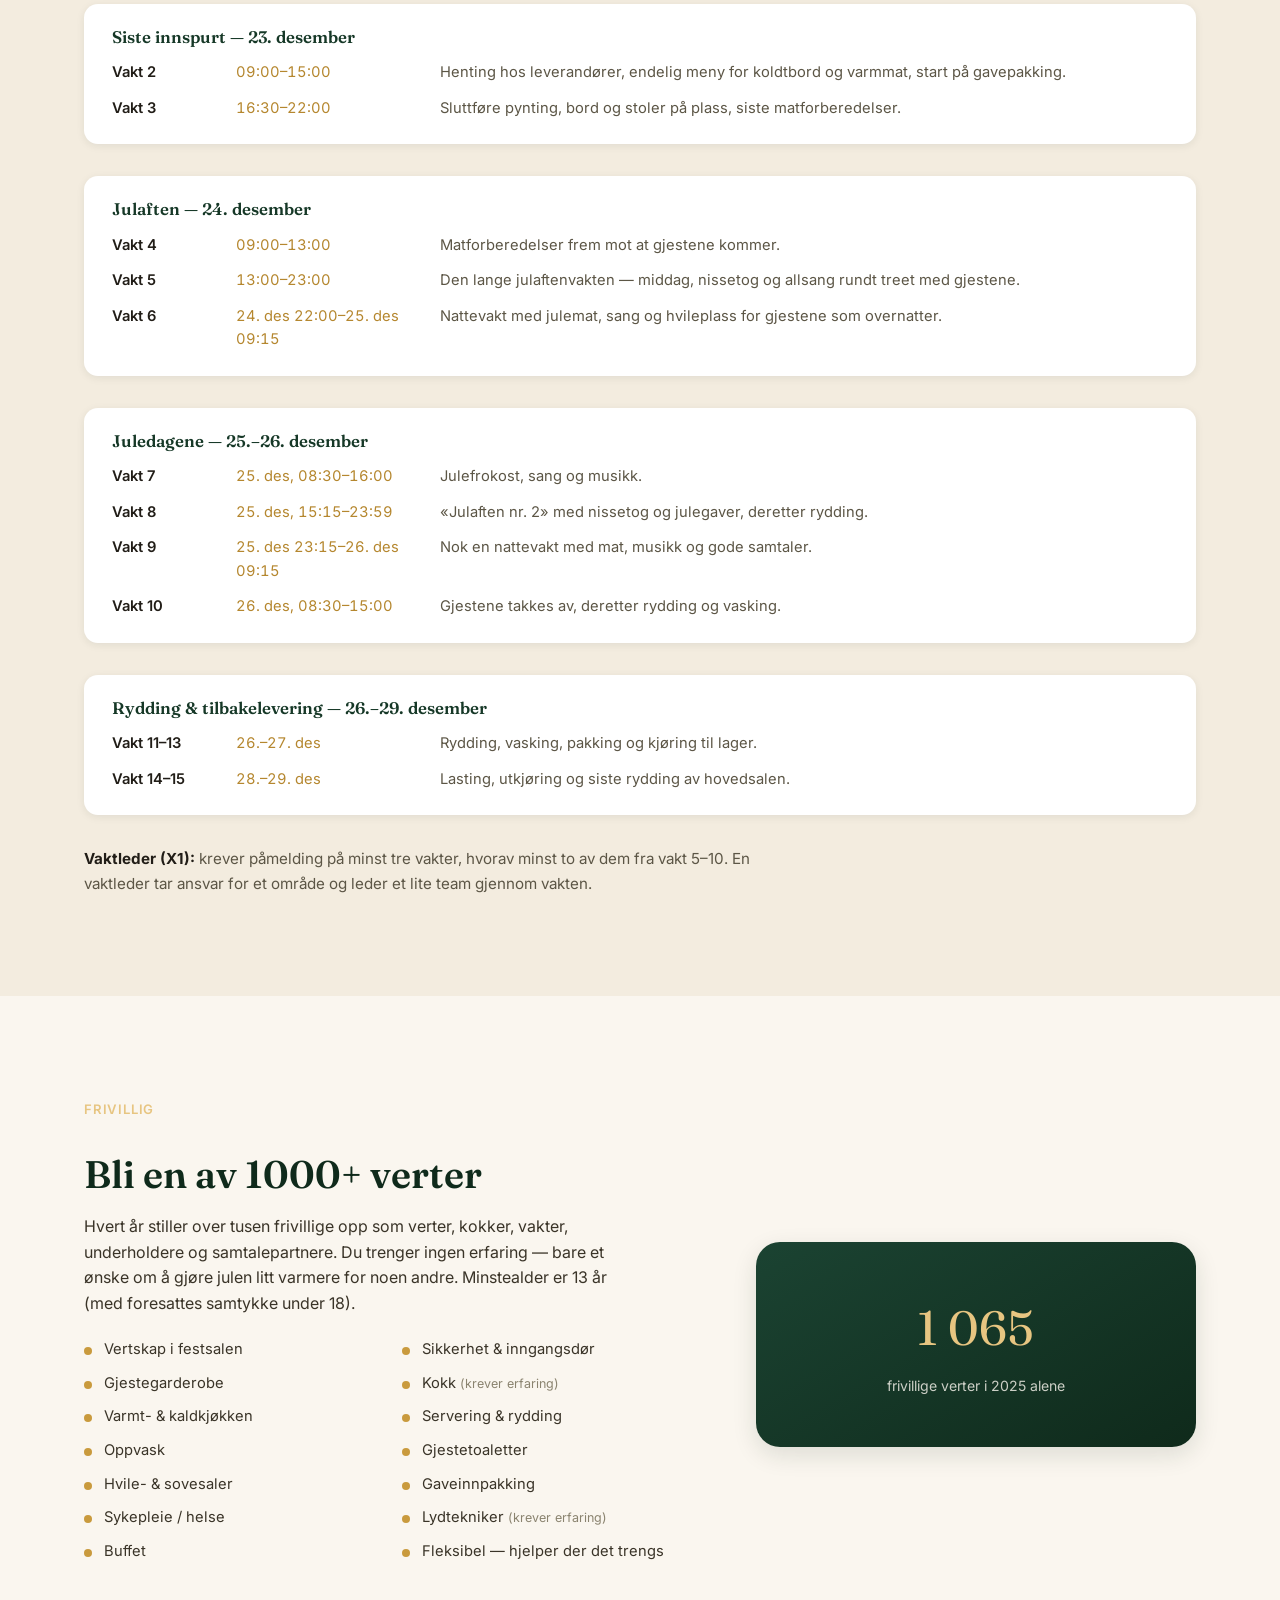
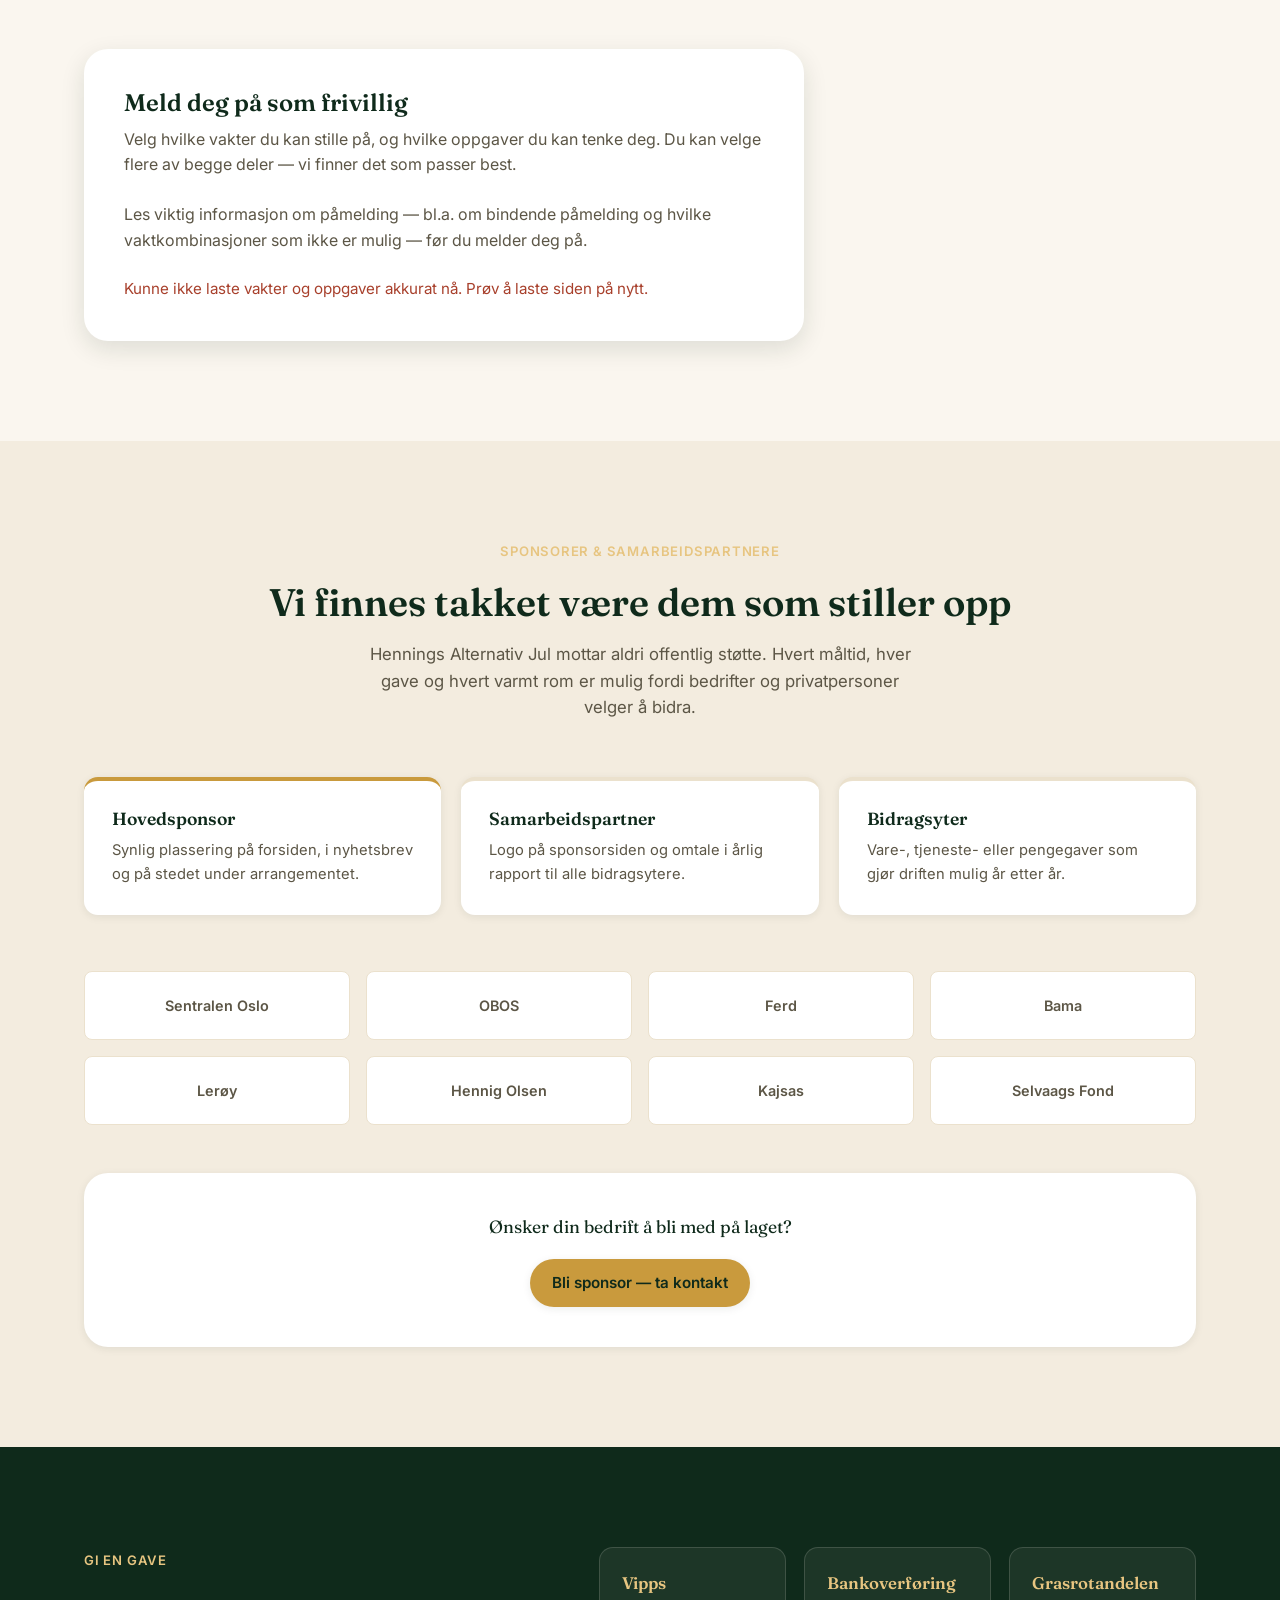
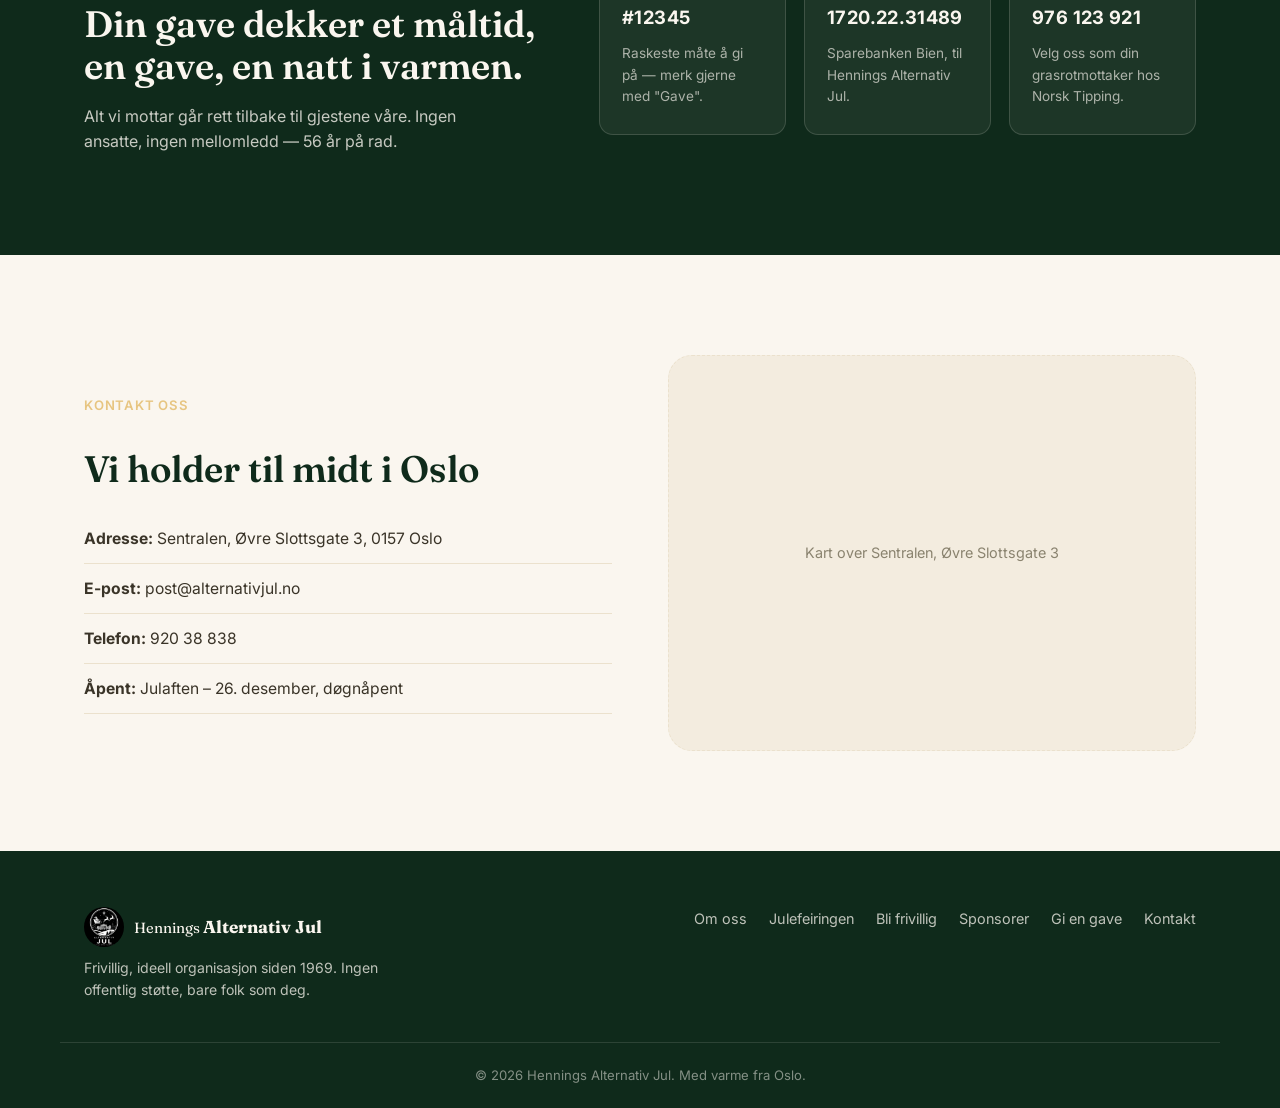
==== commit 0e188260: "Surface real per-shift signup rejections; add påmelding info page Companion to the backend PR enforc" ====
--- a/index.html
+++ b/index.html
@@ -29,6 +29,7 @@
         <li><a href="#om">Om oss</a></li>
         <li><a href="#tilbud">Julefeiringen</a></li>
         <li><a href="#vakter">Vakter</a></li>
+        <li><a href="informasjon-pamelding.html">Viktig info</a></li>
         <li><a href="#frivillig">Bli frivillig</a></li>
         <li><a href="#sponsorer">Sponsorer</a></li>
         <li><a href="#kontakt">Kontakt</a></li>
@@ -290,9 +291,14 @@
       <div class="signup-card" id="signup-card">
         <h3>Meld deg på som frivillig</h3>
         <p class="signup-intro">Velg hvilke vakter du kan stille på, og hvilke oppgaver du kan tenke deg. Du kan velge flere av begge deler — vi finner det som passer best.</p>
+        <p class="signup-intro">
+          Les <a href="informasjon-pamelding.html">viktig informasjon om påmelding</a> — bl.a. om bindende
+          påmelding og hvilke vaktkombinasjoner som ikke er mulig — før du melder deg på.
+        </p>
 
         <div id="signup-loading" class="signup-loading">Laster vakter og oppgaver …</div>
         <p id="signup-error" class="signup-error" hidden></p>
+        <p id="signup-closed" class="signup-closed" hidden></p>
 
         <form id="signup-form" hidden>
           <h4 class="signup-subheading">Vakter</h4>
@@ -306,11 +312,7 @@
             <div class="signup-field">
               <label class="signup-label" for="signup-email">E-post</label>
               <input class="signup-input" type="email" id="signup-email" required autocomplete="email">
-            </div>
-            <div class="signup-field">
-              <label class="signup-label" for="signup-password">Passord</label>
-              <input class="signup-input" type="password" id="signup-password" required minlength="8" autocomplete="new-password">
-              <span class="signup-hint">Minst 8 tegn. Du bruker denne til å logge inn i appen.</span>
+              <span class="signup-hint">Vi bruker denne til å holde deg oppdatert om vakten din.</span>
             </div>
           </div>
 
--- a/css/styles.css
+++ b/css/styles.css
@@ -441,6 +441,14 @@
 .signup-loading, .signup-empty { color: var(--ink-400); font-size: 0.95rem; }
 .signup-error { color: var(--red-600); font-size: 0.95rem; }
 
+.signup-closed {
+  color: var(--ink-700);
+  background: var(--cream-200);
+  border-radius: var(--radius-sm);
+  padding: 1rem 1.25rem;
+  font-size: 0.95rem;
+}
+
 .signup-subheading {
   font-family: var(--font-display);
   font-size: 1.05rem;
@@ -481,6 +489,7 @@
 .oppgave-chip:hover { border-color: var(--gold-500); background: var(--cream-50); }
 .oppgave-chip input[type="checkbox"] { width: 16px; height: 16px; accent-color: var(--green-700); flex-shrink: 0; }
 .oppgave-chip-disabled { opacity: 0.45; cursor: not-allowed; }
+.oppgave-chip-hint { font-size: 0.82rem; color: var(--ink-600); }
 .oppgave-chip-disabled:hover { border-color: var(--cream-200); background: none; }
 
 .oppgave-option {
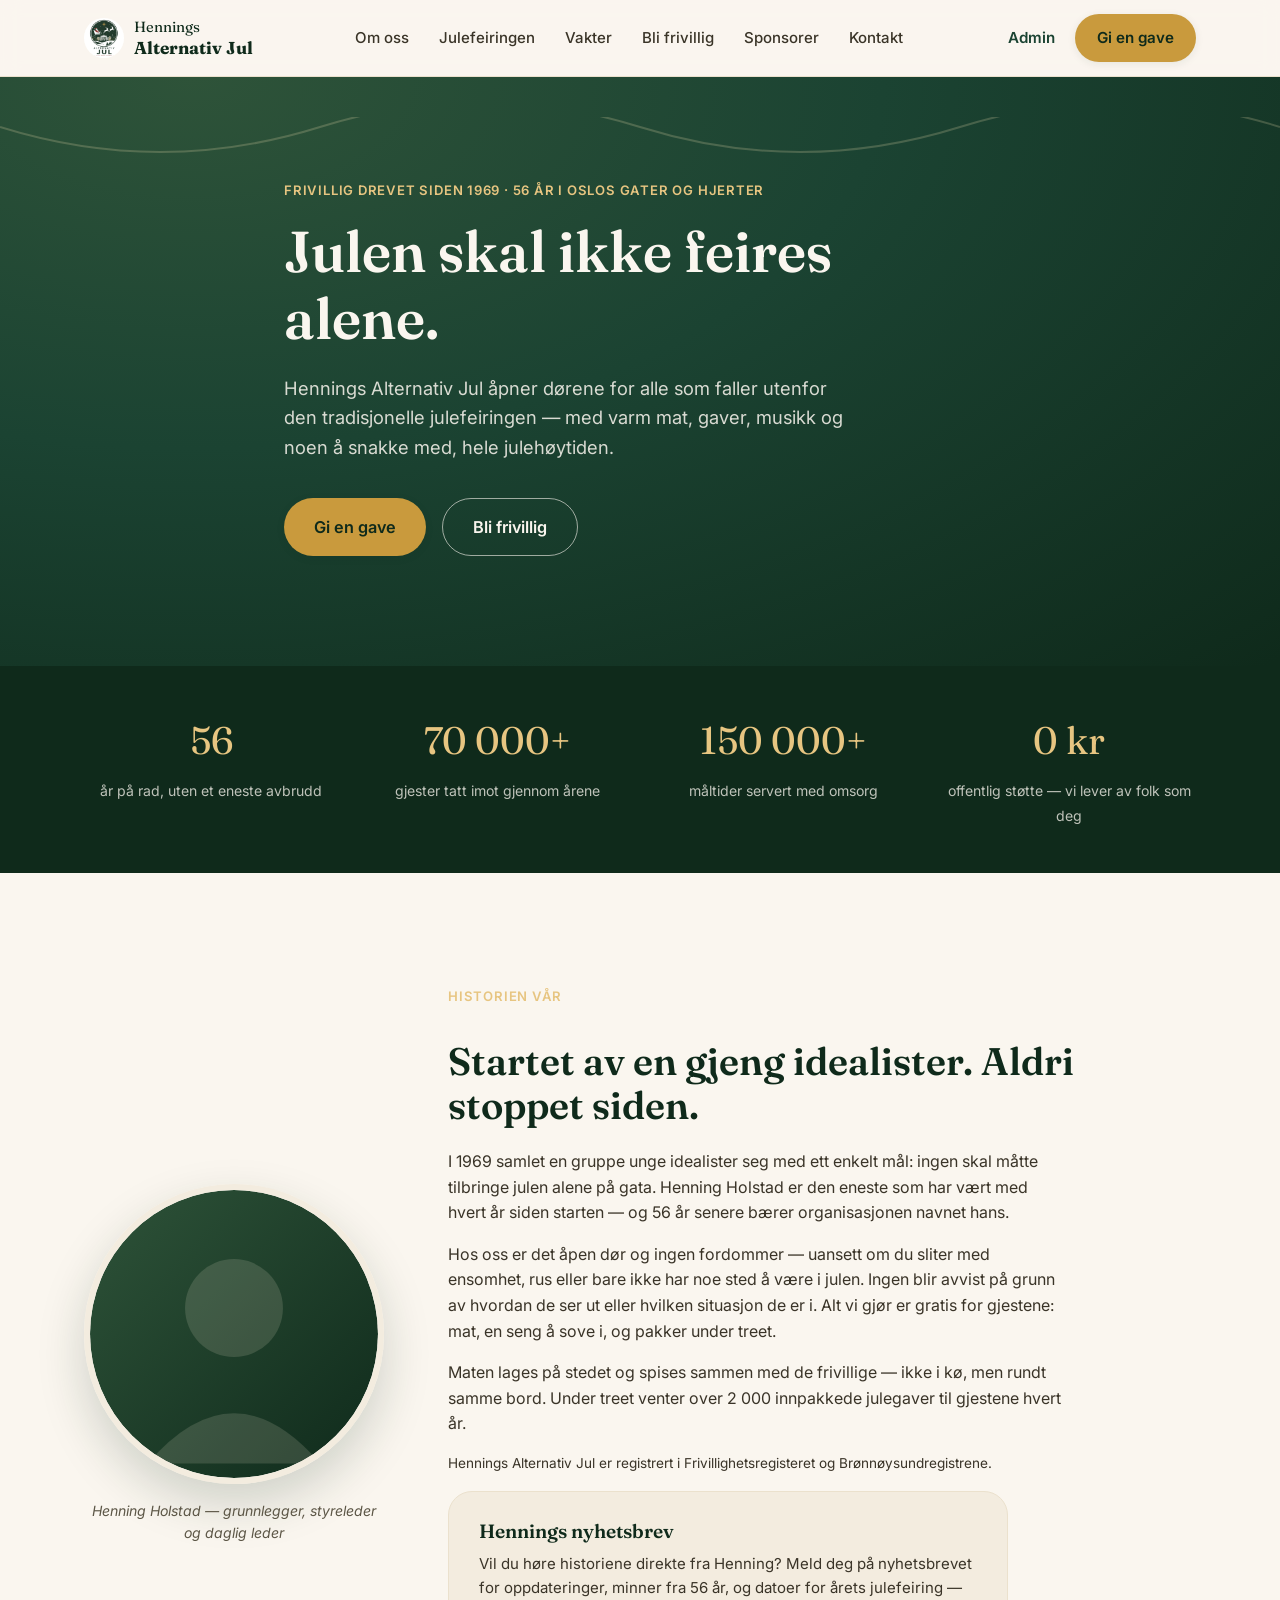
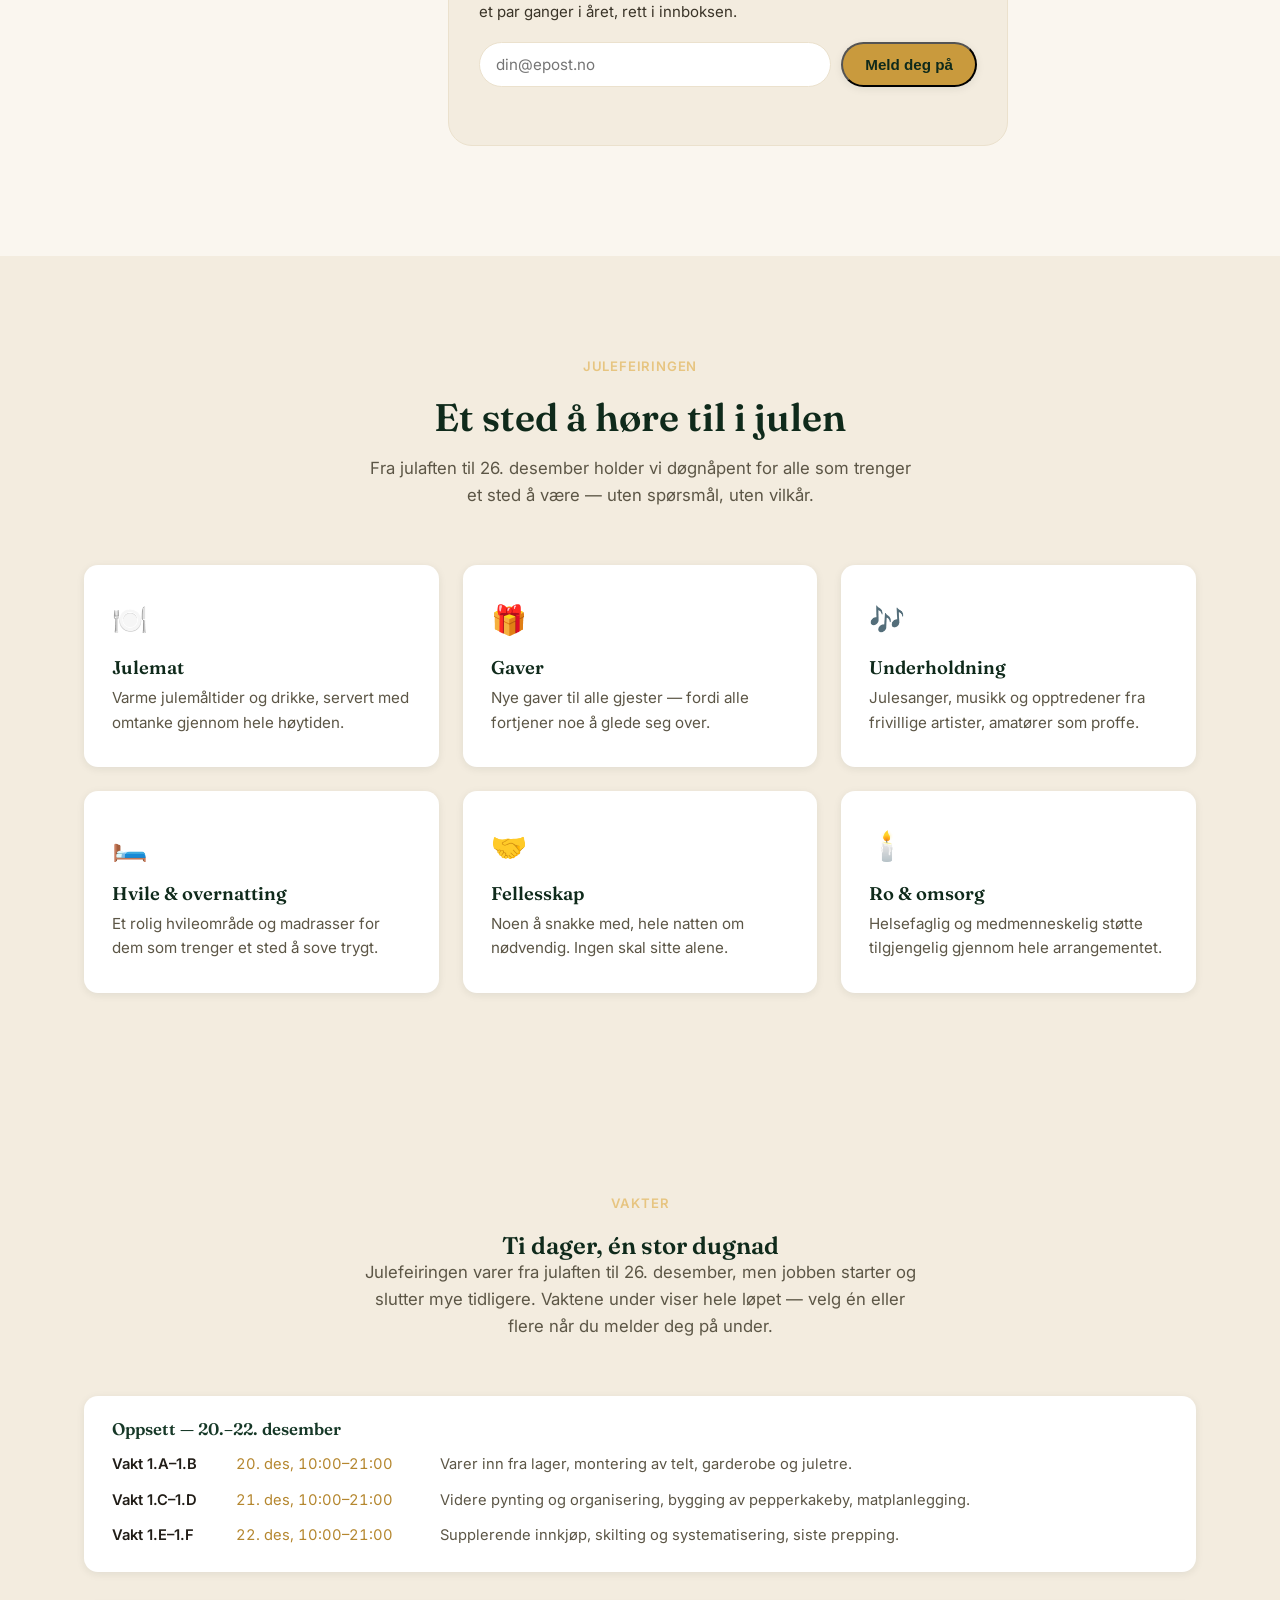
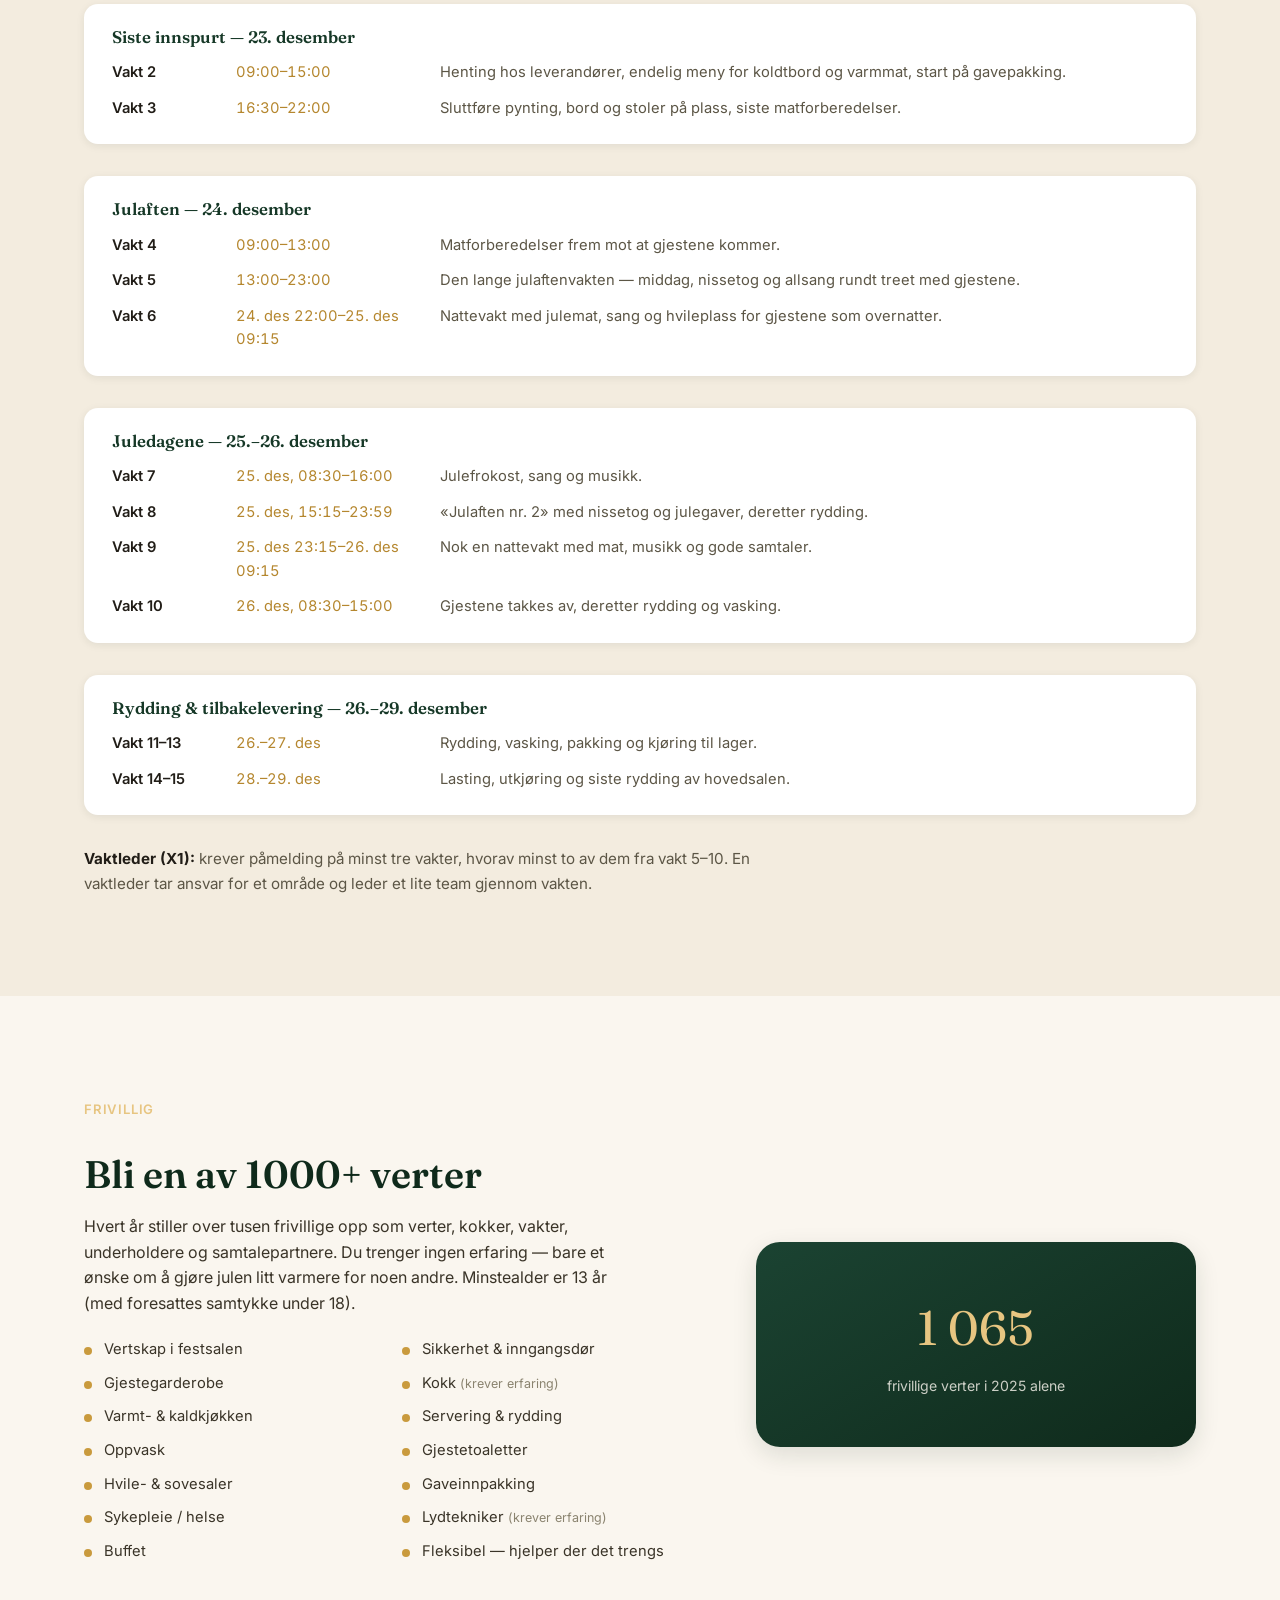
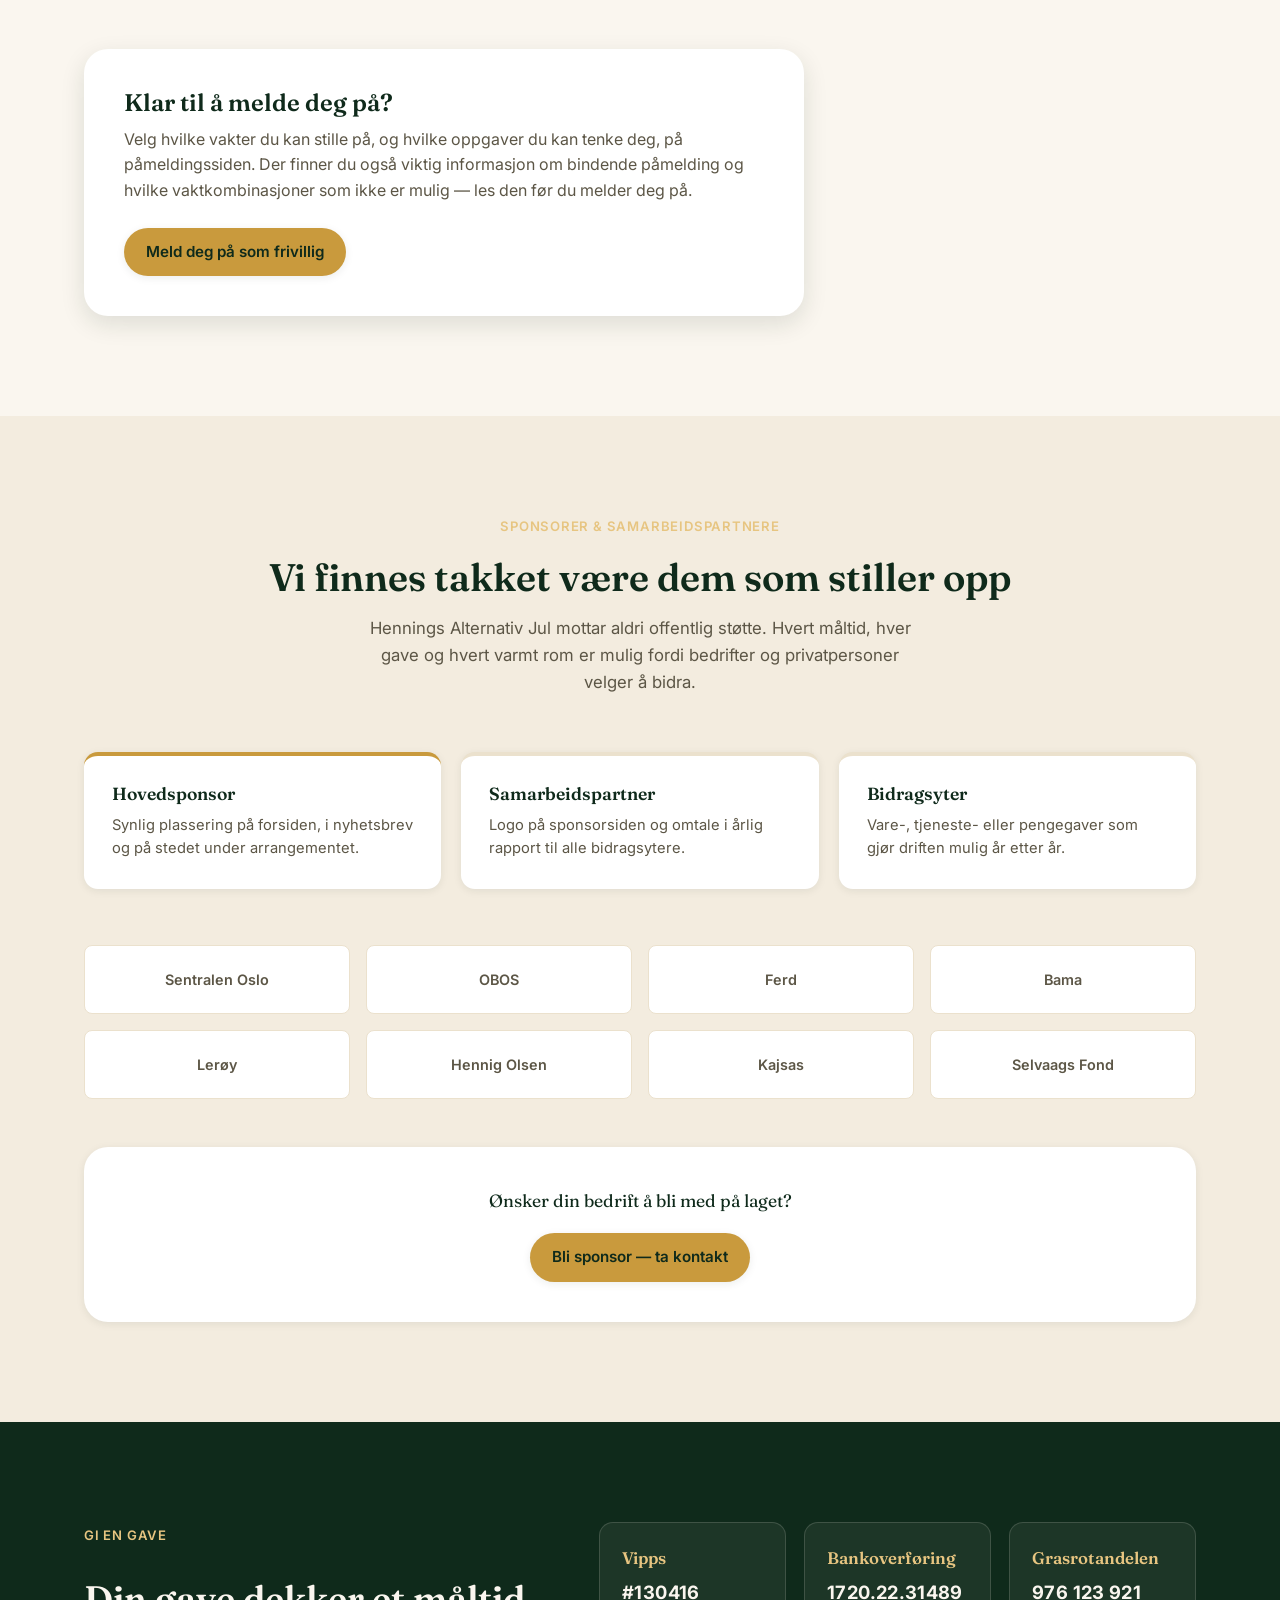
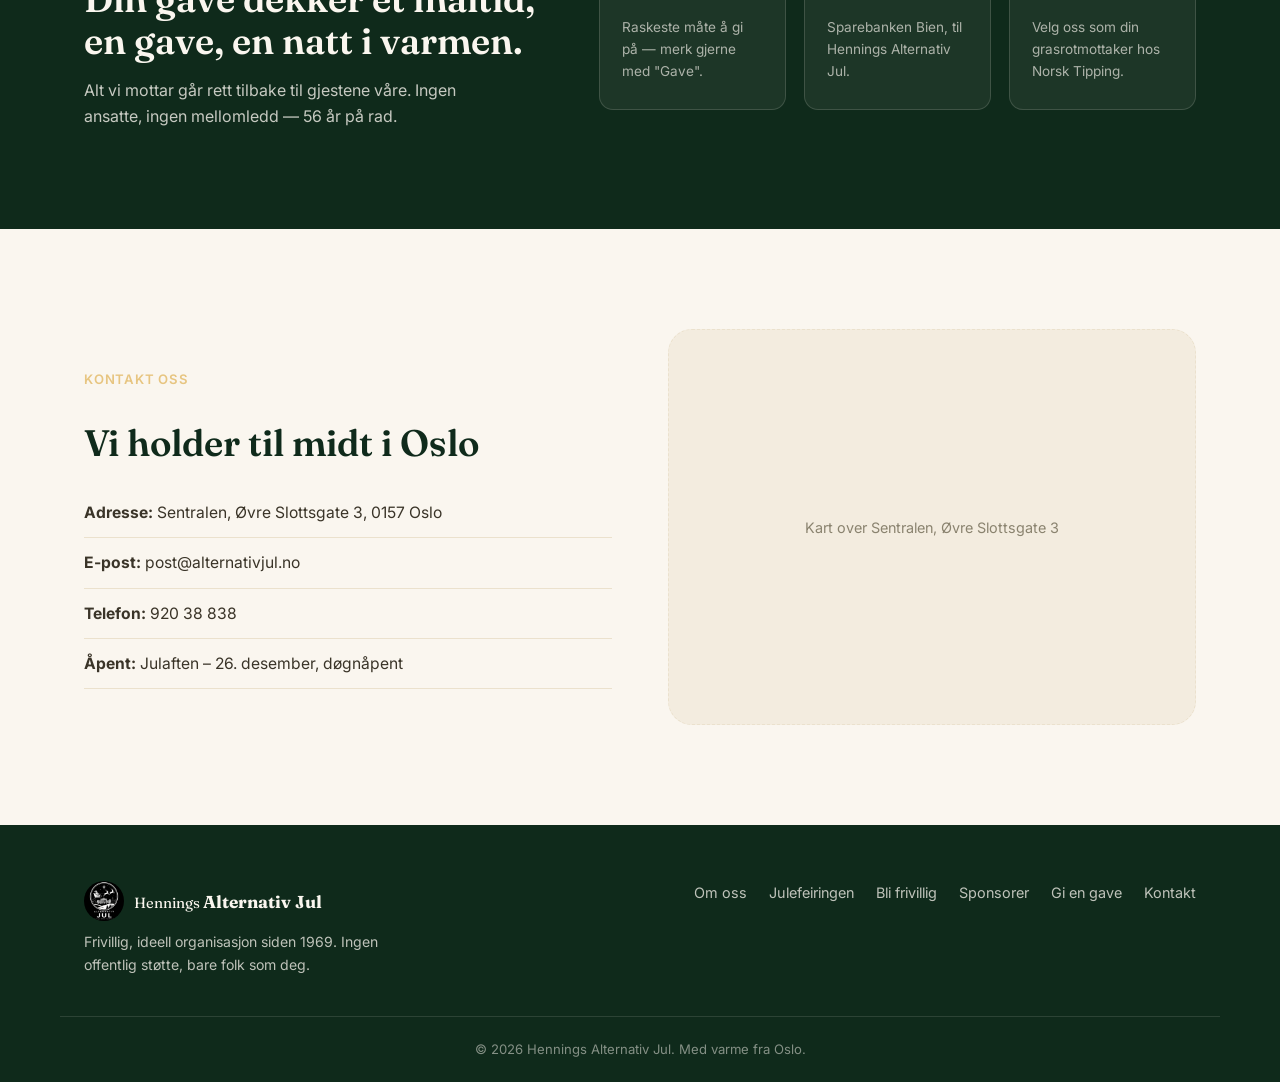
==== commit c08532cf: "Split signup into its own page; fold viktig info into it; fix VIPPS number The top nav's "Bli frivil" ====
--- a/index.html
+++ b/index.html
@@ -29,7 +29,6 @@
         <li><a href="#om">Om oss</a></li>
         <li><a href="#tilbud">Julefeiringen</a></li>
         <li><a href="#vakter">Vakter</a></li>
-        <li><a href="informasjon-pamelding.html">Viktig info</a></li>
         <li><a href="#frivillig">Bli frivillig</a></li>
         <li><a href="#sponsorer">Sponsorer</a></li>
         <li><a href="#kontakt">Kontakt</a></li>
@@ -289,36 +288,13 @@
 
     <div class="container">
       <div class="signup-card" id="signup-card">
-        <h3>Meld deg på som frivillig</h3>
-        <p class="signup-intro">Velg hvilke vakter du kan stille på, og hvilke oppgaver du kan tenke deg. Du kan velge flere av begge deler — vi finner det som passer best.</p>
+        <h3>Klar til å melde deg på?</h3>
         <p class="signup-intro">
-          Les <a href="informasjon-pamelding.html">viktig informasjon om påmelding</a> — bl.a. om bindende
-          påmelding og hvilke vaktkombinasjoner som ikke er mulig — før du melder deg på.
-        </p>
-
-        <div id="signup-loading" class="signup-loading">Laster vakter og oppgaver …</div>
-        <p id="signup-error" class="signup-error" hidden></p>
-        <p id="signup-closed" class="signup-closed" hidden></p>
-
-        <form id="signup-form" hidden>
-          <h4 class="signup-subheading">Vakter</h4>
-          <div id="signup-vakter" class="signup-vakt-groups"></div>
-
-          <h4 class="signup-subheading">Oppgaver</h4>
-          <p class="signup-subhint">Valgfritt — fortell oss hva du kan tenke deg, så finner vi riktig plass til deg.</p>
-          <div id="signup-oppgaver" class="signup-oppgave-grid"></div>
-
-          <div class="signup-fields">
-            <div class="signup-field">
-              <label class="signup-label" for="signup-email">E-post</label>
-              <input class="signup-input" type="email" id="signup-email" required autocomplete="email">
-              <span class="signup-hint">Vi bruker denne til å holde deg oppdatert om vakten din.</span>
-            </div>
-          </div>
-
-          <button type="submit" class="btn btn-primary" id="signup-submit">Meld deg på</button>
-          <p class="signup-status" id="signup-status" role="status" aria-live="polite"></p>
-        </form>
+          Velg hvilke vakter du kan stille på, og hvilke oppgaver du kan tenke deg, på påmeldingssiden. Der
+          finner du også viktig informasjon om bindende påmelding og hvilke vaktkombinasjoner som ikke er
+          mulig — les den før du melder deg på.
+        </p>
+        <a href="pamelding.html" class="btn btn-primary">Meld deg på som frivillig</a>
       </div>
     </div>
   </section>
@@ -377,7 +353,7 @@
       <div class="donate-cards">
         <div class="donate-card">
           <h3>Vipps</h3>
-          <p class="donate-value">#12345</p>
+          <p class="donate-value">#130416</p>
           <p>Raskeste måte å gi på — merk gjerne med "Gave".</p>
         </div>
         <div class="donate-card">
@@ -440,6 +416,5 @@
 
 <script src="js/config.js"></script>
 <script src="js/main.js"></script>
-<script src="js/signup.js"></script>
 </body>
 </html>
